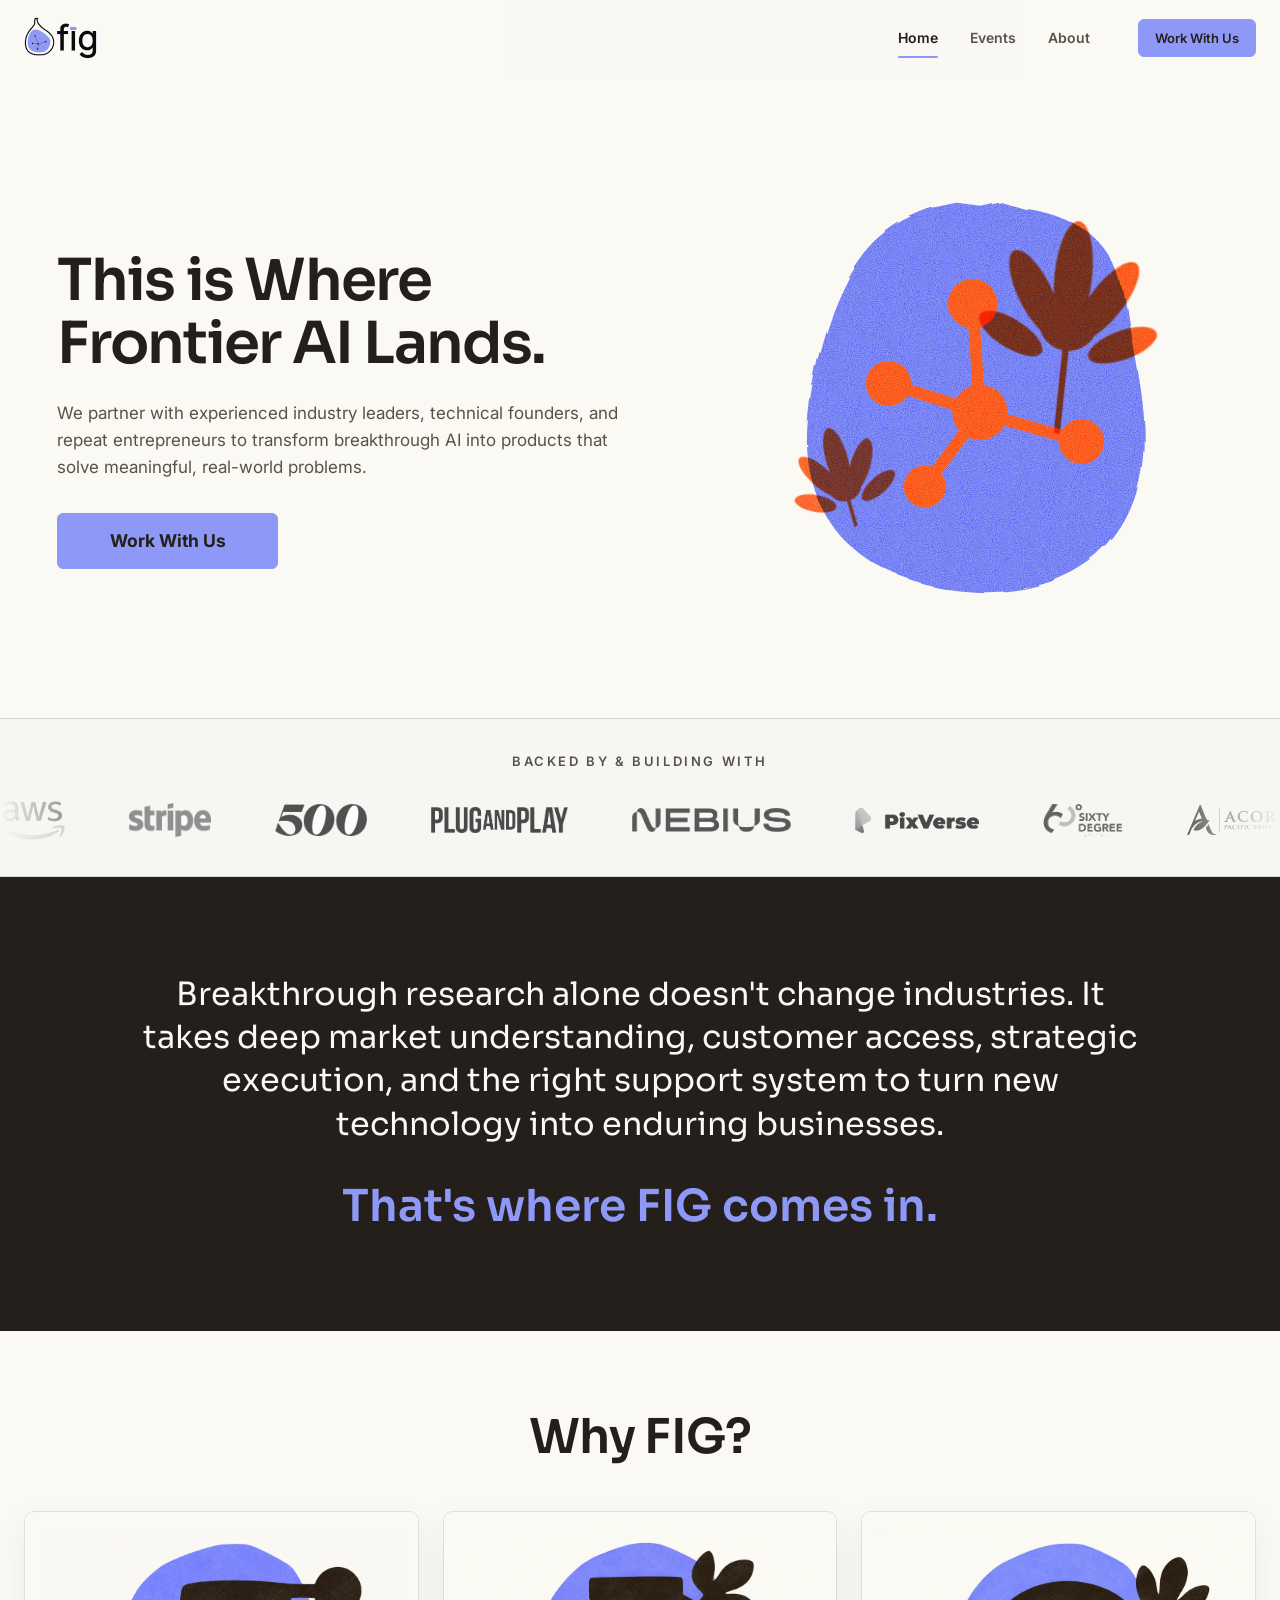
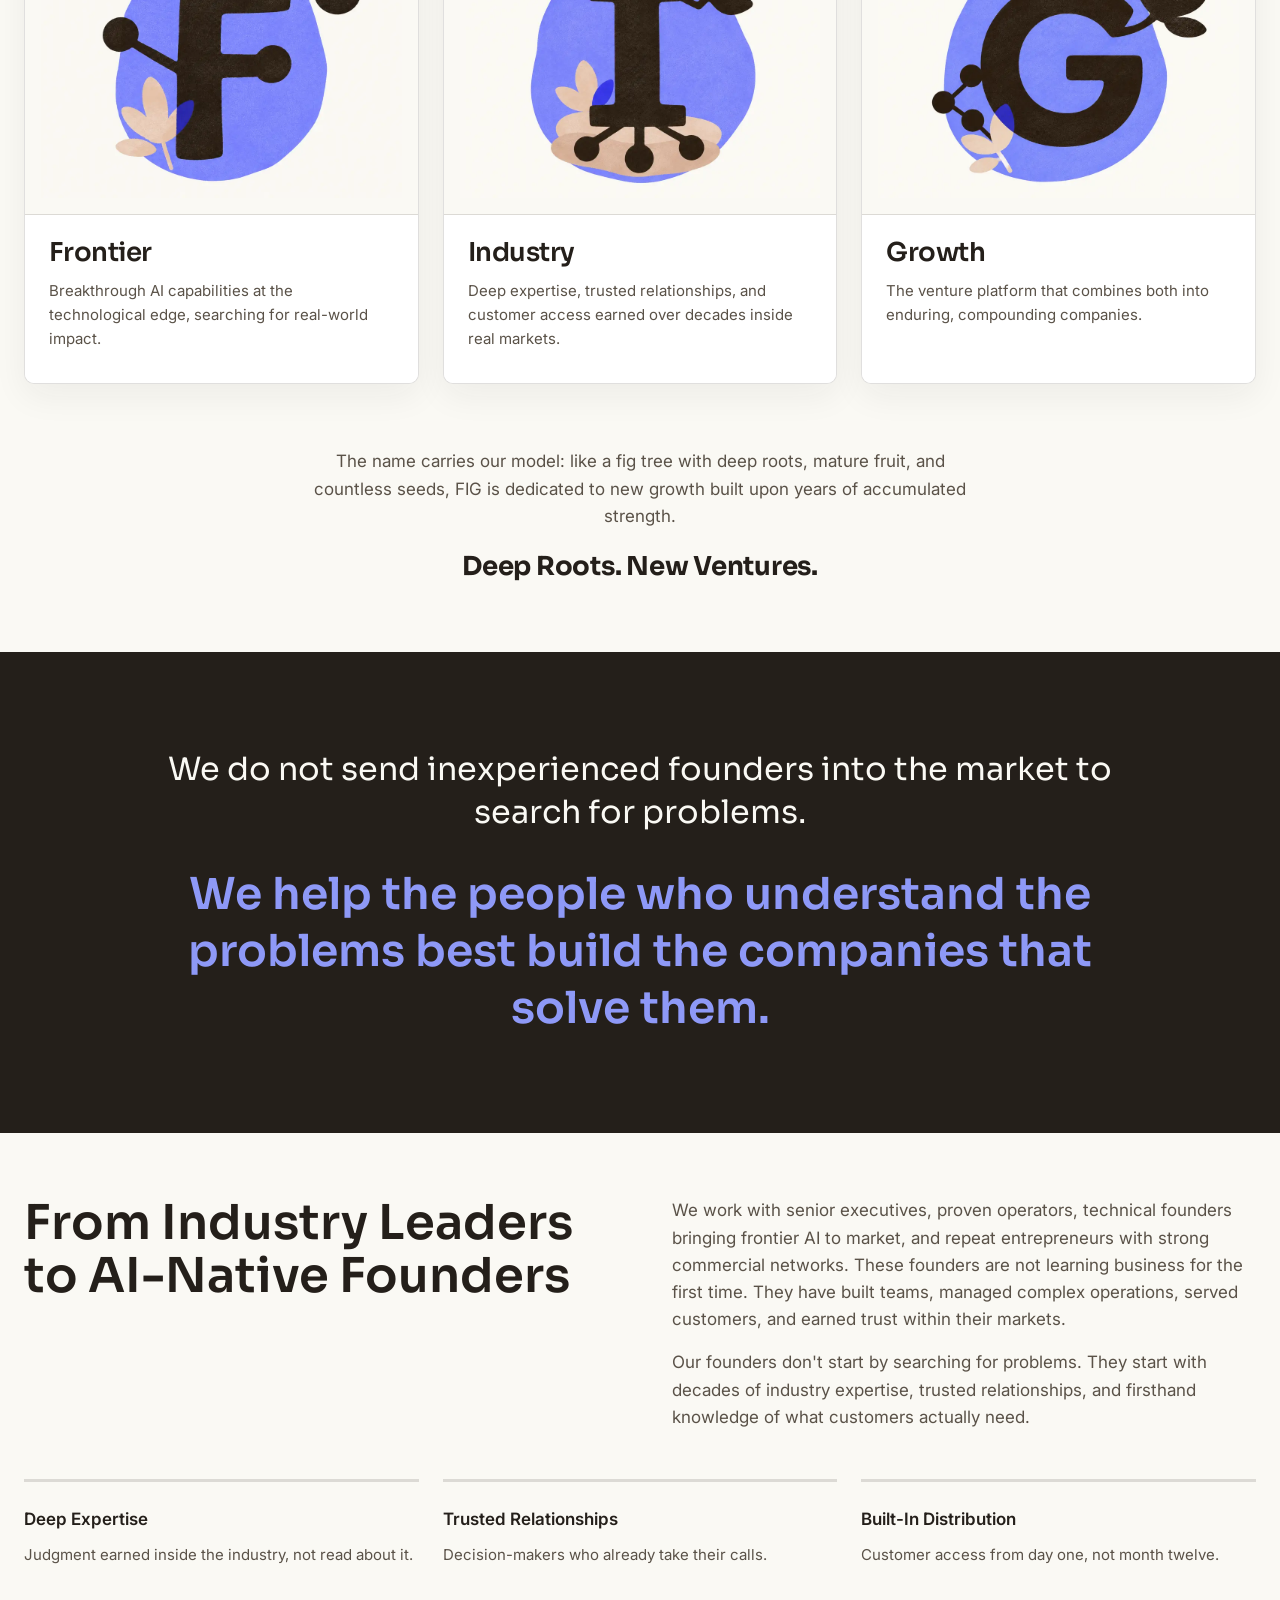
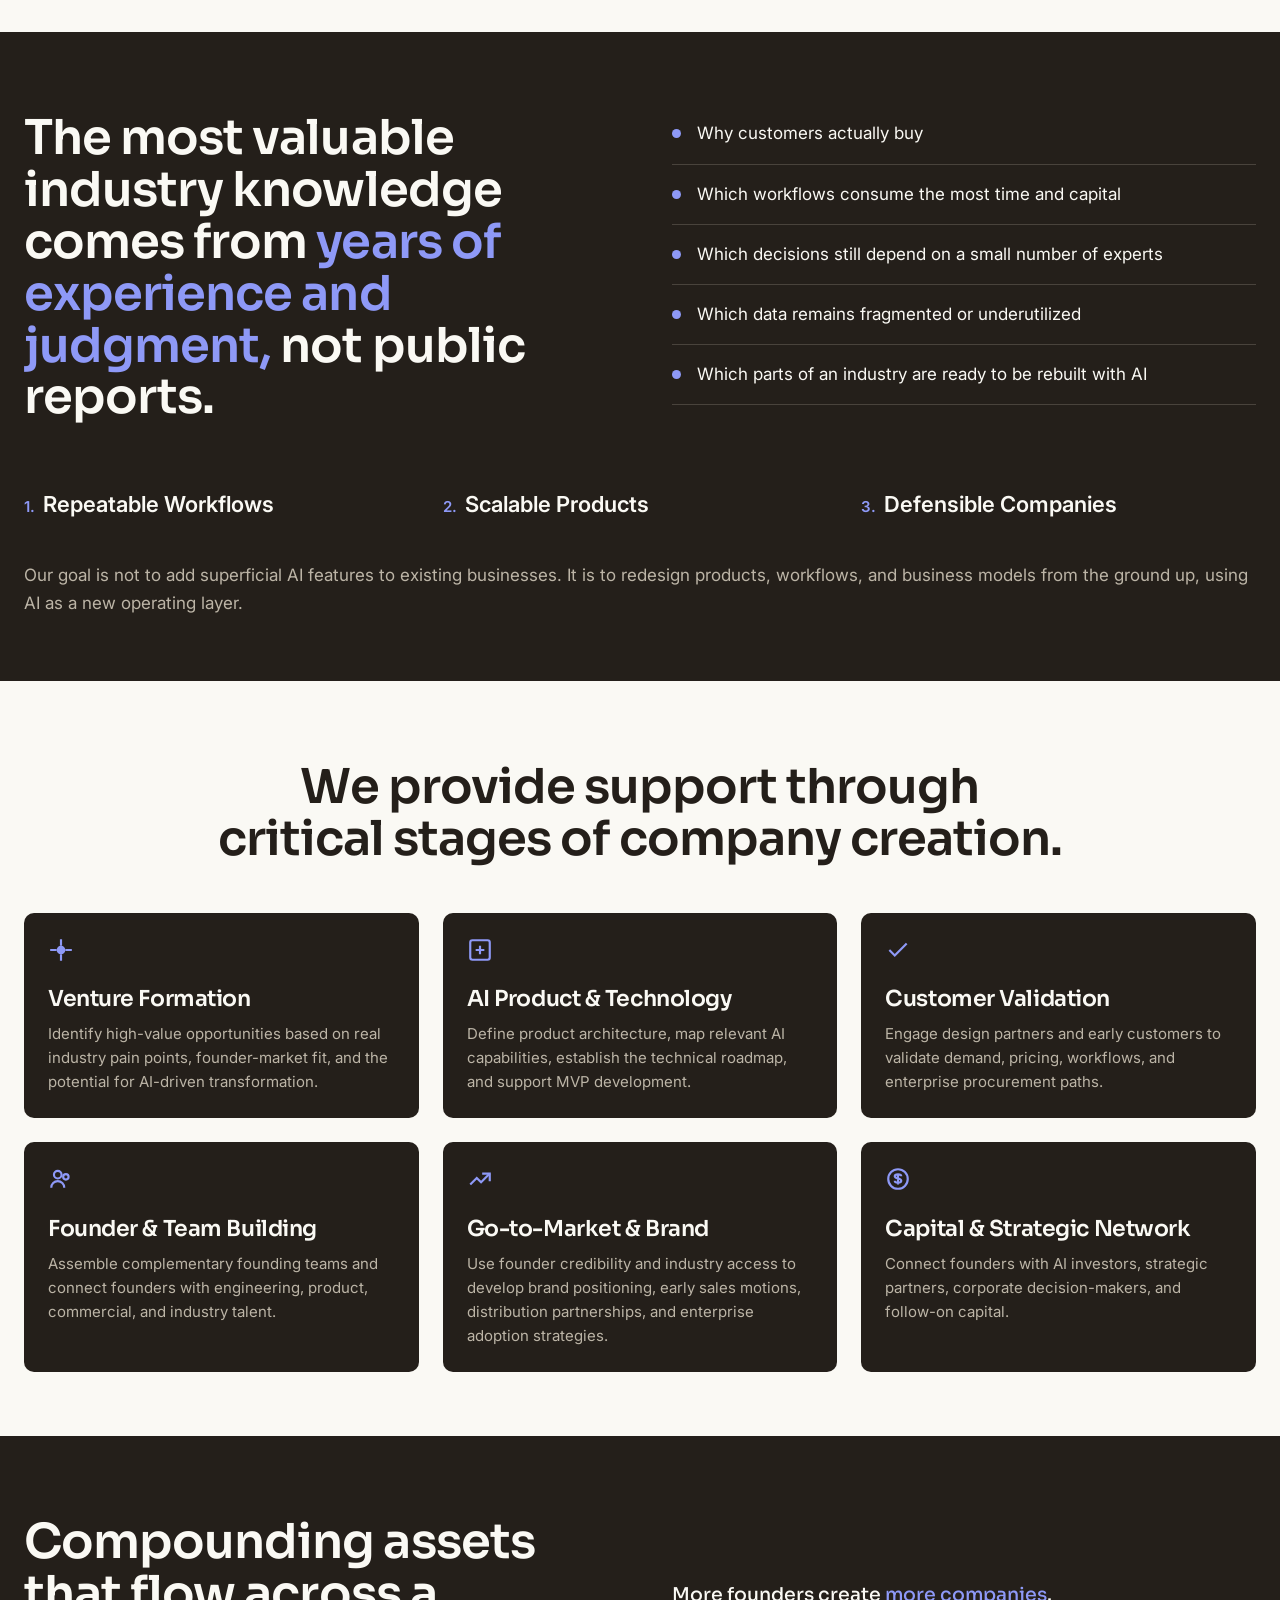
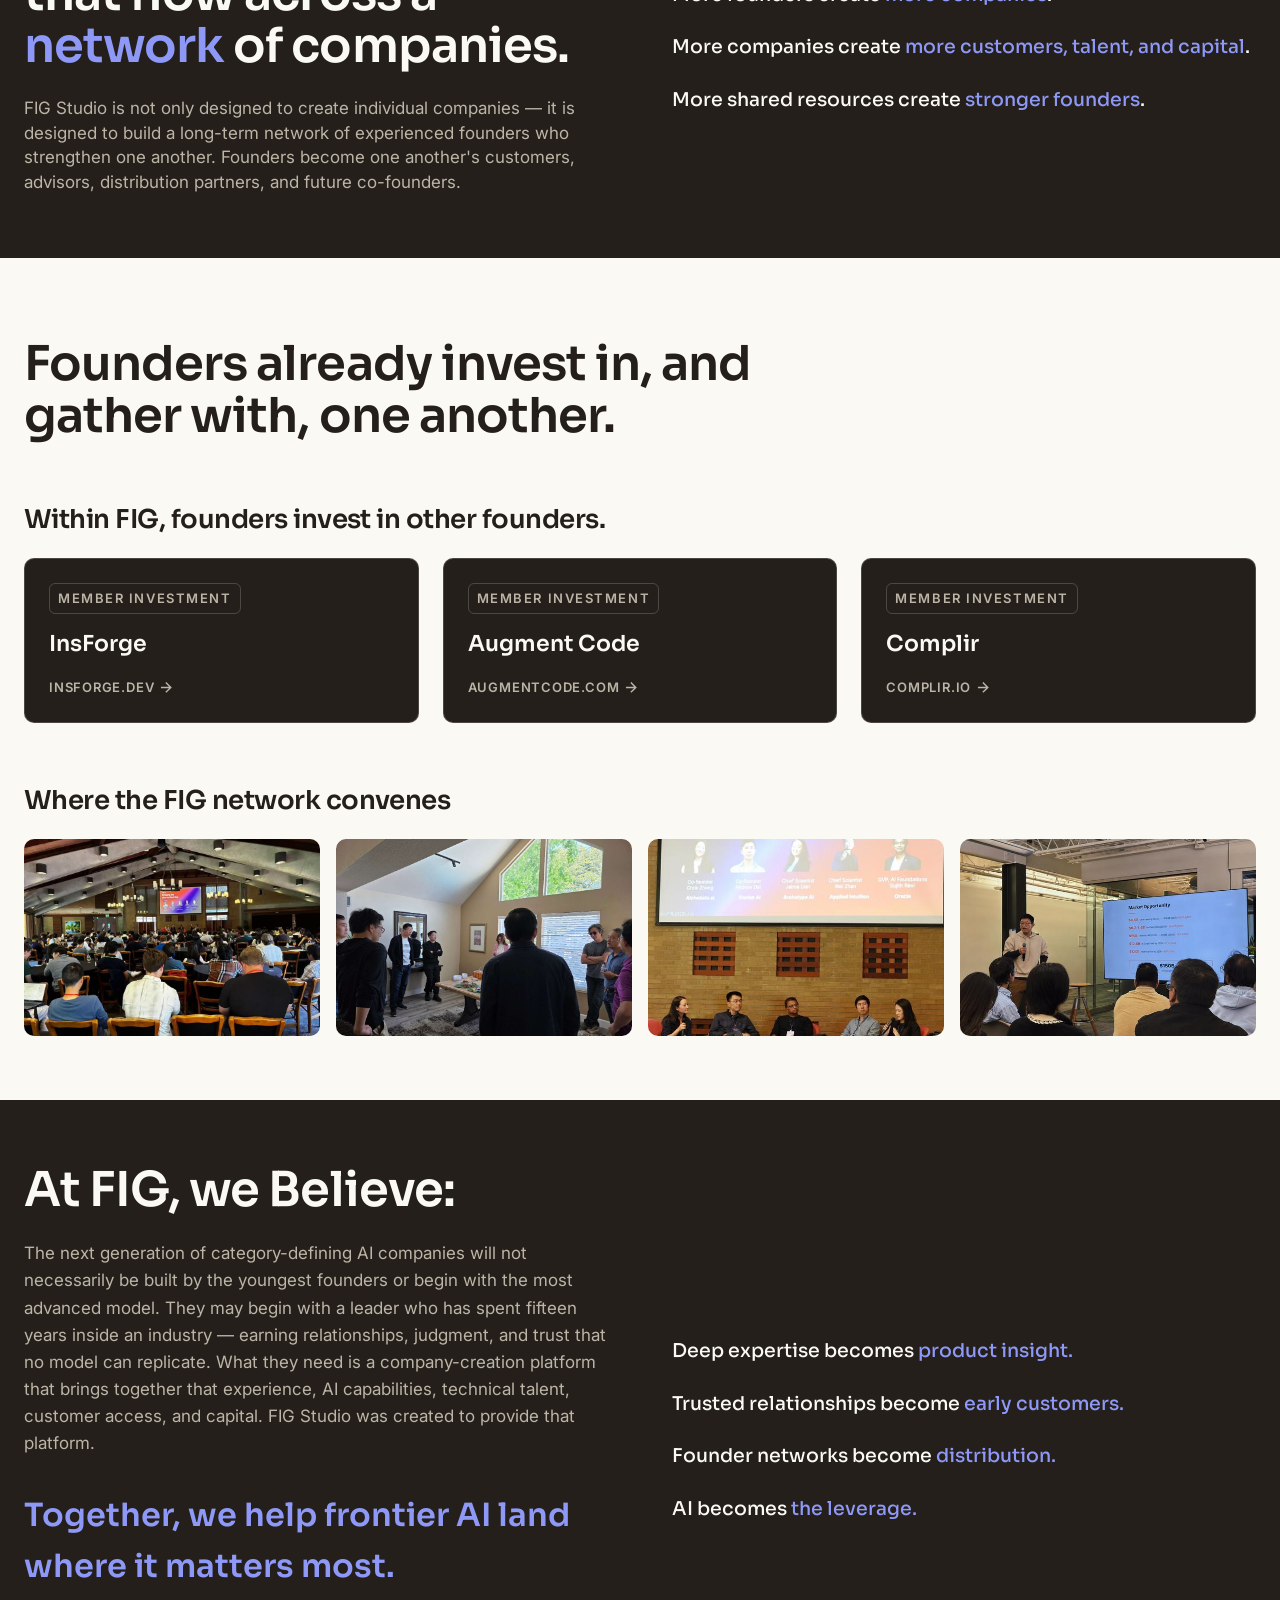
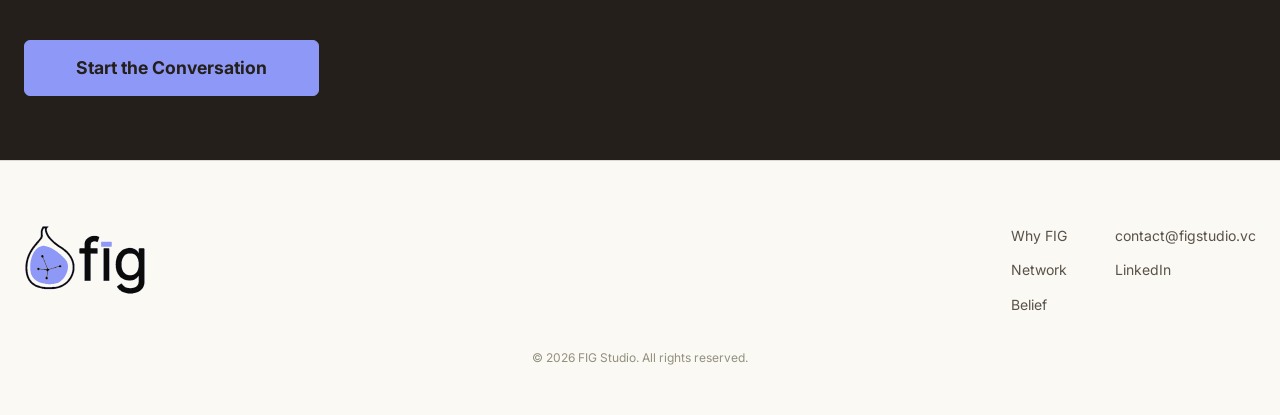
==== index.html @ 2928e296 "Use one arrow shape for the link arrows on the homepage The investor cards ended their links with a " ====
<!DOCTYPE html>
<html lang="en">
<head>
<meta charset="UTF-8">
<meta name="viewport" content="width=device-width, initial-scale=1.0">
<title>FIG Studio | Where Frontier AI Lands</title>
<script>
window.__figReload=performance.getEntriesByType('navigation')[0]?.type==='reload';
if(window.__figReload){
  if('scrollRestoration' in history) history.scrollRestoration='manual';
  if(location.hash) history.replaceState(null,'',location.pathname+location.search);
}
</script>
<link rel="icon" href="./favicon-v2.png?v=5" type="image/png" sizes="128x128">
<link rel="apple-touch-icon" href="./favicon-v2.png?v=5">
<link rel="preconnect" href="https://fonts.googleapis.com">
<link rel="preconnect" href="https://fonts.gstatic.com" crossorigin>
<link href="https://fonts.googleapis.com/css2?family=Sora:wght@400;500;600;700&family=Inter:wght@400;500;600;700&display=swap" rel="stylesheet">
<style>
:root{
  --paper:#FFFFFF;          /* white */
  --paper-2:#F6F6F3;        /* light neutral band */
  --ink:#241F1A;            /* near-black text */
  --ink-soft:#5A5248;       /* muted gray text */
  --line:rgba(36,31,26,.14);
  --sans:'Inter',-apple-system,sans-serif;

  /* ---- New design system (redesign) ---- */
  --white:#FAF9F4;                 /* warm cream page ground */
  --white-tint:#F6F6F3;            /* light neutral band */
  --accent-blue:#8E99F7;           /* periwinkle accent */
  --accent-blue-deep:#374AF1;      /* hover/interaction state */
  --brown:#E4D5CD;                 /* card material */
  --brown-deep:#D5BDB1;            /* card hover */

  /* Theme tokens. Defaults are "light"; add class="theme-dark" to a
     section to flip background, text and card colors together. */
  --surface:var(--white);
  --on-surface:var(--ink);
  --on-surface-muted:var(--ink-soft);
  --divider:var(--line);
  --card-bg:var(--ink);
  --on-card:var(--white);
  --on-card-muted:rgba(239,231,214,.75);
  --card-divider:rgba(255,255,255,.18);
  --card-bg-hover:#2F2820;

  --display:'Sora',-apple-system,sans-serif;

  /* Type scale */
  --fs-hero:clamp(34px,5.2vw,58px);
  --fs-h2:clamp(32px,4vw,48px);
  --fs-h3-lg:26px;
  --fs-h3:22px;
  --fs-statement-lg:clamp(30px,3.8vw,44px);
  --fs-statement-sm:clamp(22px,2.6vw,32px);
  --fs-lede:19px;
  --fs-body:17px;
  --fs-body-sm:15px;
  --fs-ui:14px;
  --fs-label:13px;
  --fs-micro:12px;

  /* Spacing scale */
  --sp-1:4px; --sp-2:8px; --sp-3:12px; --sp-4:16px; --sp-5:24px;
  --sp-6:32px; --sp-7:48px; --sp-8:64px; --sp-9:96px; --sp-10:128px;

  --nav-h:76px;
  --radius-sm:6px;
  --radius-md:10px;
  --maxw:1320px;
}
.theme-dark{
  --surface:var(--ink);
  --on-surface:var(--white);
  --on-surface-muted:rgba(239,231,214,.75);
  --divider:rgba(239,231,214,.18);
  --card-bg:var(--white);
  --on-card:var(--ink);
  --on-card-muted:var(--ink-soft);
  --card-divider:var(--line);
  --card-bg-hover:var(--white-tint);
}
.theme-light,.theme-dark{background:var(--surface);color:var(--on-surface)}
*{margin:0;padding:0;box-sizing:border-box}
[hidden]{display:none!important}
html{scroll-behavior:smooth}
body{background:var(--white);color:var(--ink);font-family:var(--sans);font-size:var(--fs-body);line-height:1.6;-webkit-font-smoothing:antialiased;position:relative}
::selection{background:var(--accent-blue);color:var(--ink)}
a{color:inherit;text-decoration:none}
.wrap{max-width:var(--maxw);margin:0 auto;padding:0 var(--sp-5)}
h1,h2,h3{font-family:var(--display);letter-spacing:-0.02em;line-height:1.08;color:var(--on-surface)}
.eyebrow{font-family:var(--sans);font-size:var(--fs-label);font-weight:600;letter-spacing:.18em;text-transform:uppercase;color:var(--on-surface-muted)}

/* buttons: black/white, no radius */
.btn{display:inline-block;font-family:var(--sans);font-weight:600;font-size:var(--fs-ui);padding:var(--sp-3) var(--sp-5);background:var(--accent-blue);color:var(--ink);border-radius:var(--radius-sm);border:1.5px solid var(--accent-blue);transition:background .16s,color .16s}
.btn:hover{background:var(--accent-blue-deep);border-color:var(--accent-blue-deep);color:#fff}
.btn:focus-visible,a:focus-visible{outline:2px solid var(--accent-blue);outline-offset:3px}
/* Large call to action — the hero and the closing Belief CTA are the
   same component, so they share one rule rather than each carrying a
   section-scoped override. */
.btn-lg{font-size:calc(var(--fs-h3)*.8);font-weight:700;padding:calc(var(--sp-4)*.8) calc(var(--sp-8)*.8)}
.btn-ghost{background:transparent;color:var(--accent-blue);border:1.5px solid var(--accent-blue)}
.btn-ghost:hover{background:rgba(55,74,241,.08);color:var(--accent-blue)}

nav,header,section,footer{position:relative;z-index:2}

/* Nav */
/* ---------- Primary navigation (shared by every page) ---------- */
nav{position:sticky;top:0;z-index:50;line-height:1.6;background:rgba(250,249,244,.88);border-bottom:1px solid transparent;transition:border-color .2s,box-shadow .2s}
nav.scrolled{backdrop-filter:blur(12px) saturate(120%);-webkit-backdrop-filter:blur(12px) saturate(120%);border-bottom-color:var(--line);box-shadow:0 8px 24px rgba(36,31,26,.04)}
.nav-in{display:flex;align-items:center;justify-content:space-between;height:var(--nav-h);max-width:var(--maxw);margin:0 auto;padding:0 var(--sp-5)}
.wordmark{display:inline-flex;align-items:center;color:var(--ink)}
.wordmark img{display:block;width:auto;height:42px}
.nav-right{display:flex;align-items:center;gap:var(--sp-7)}
.nav-links{display:flex;align-items:center;gap:var(--sp-6)}
.nav-links a{position:relative;padding:var(--sp-2) 0;font-size:var(--fs-ui);font-weight:600;color:var(--ink-soft);transition:color .16s}
.nav-links a:hover,.nav-links a[aria-current="page"]{color:var(--ink)}
.nav-links a[aria-current="page"]::after{content:"";position:absolute;left:0;right:0;bottom:-1px;height:2px;border-radius:1px;background:var(--accent-blue)}
nav a:focus-visible,nav button:focus-visible{outline:2px solid var(--accent-blue);outline-offset:3px}
nav .btn{padding:var(--sp-2) var(--sp-4);font-size:var(--fs-label)}
.nav-toggle{display:none;width:44px;height:44px;align-items:center;justify-content:center;margin-right:-10px;padding:0;border:0;border-radius:var(--radius-sm);background:transparent;color:var(--ink);cursor:pointer}
.nav-toggle .bars,.nav-toggle .bars::before,.nav-toggle .bars::after{display:block;width:20px;height:2px;border-radius:1px;background:currentColor;transition:transform .2s,background .2s}
.nav-toggle .bars{position:relative}
.nav-toggle .bars::before,.nav-toggle .bars::after{content:"";position:absolute;left:0}
.nav-toggle .bars::before{top:-6px}
.nav-toggle .bars::after{top:6px}
nav.open .nav-toggle .bars{background:transparent}
nav.open .nav-toggle .bars::before{transform:translateY(6px) rotate(45deg)}
nav.open .nav-toggle .bars::after{transform:translateY(-6px) rotate(-45deg)}
/* Phones: the bar keeps the wordmark, the call to action and a menu button;
   the page links drop into a panel under the bar. */
@media(max-width:600px){
  :root{--nav-h:64px}
  .nav-in{padding:0 22px}
  .wordmark img{height:38.4px}
  .nav-right{gap:var(--sp-3)}
  .nav-toggle{display:inline-flex}
  .nav-links{display:none;position:absolute;top:100%;left:0;right:0;flex-direction:column;align-items:stretch;gap:0;padding:var(--sp-2) 0;background:var(--white);border-top:1px solid var(--line);border-bottom:1px solid var(--line);box-shadow:0 16px 32px rgba(36,31,26,.08)}
  nav.open .nav-links{display:flex}
  .nav-links a{padding:var(--sp-4) 22px;font-size:var(--fs-body)}
  .nav-links a[aria-current="page"]{box-shadow:inset 3px 0 0 var(--accent-blue)}
  .nav-links a[aria-current="page"]::after{display:none}
}
@media(prefers-reduced-motion:reduce){.nav-toggle .bars,.nav-toggle .bars::before,.nav-toggle .bars::after{transition:none}}
footer .wordmark img{height:70px}

/* Hero */
/* Hero fills one viewport minus the nav, minus a sliver, so the logo
   strip it ends with sits above the fold with the dark band beneath it
   just breaking the edge — both a scroll affordance and a margin of
   safety against mobile browser chrome measuring slightly differently
   than svh reports. */
.hero{overflow:hidden;display:flex;flex-direction:column;min-height:calc(100vh - var(--nav-h) - var(--sp-5));min-height:calc(100svh - var(--nav-h) - var(--sp-5))}
.hero-in{display:grid;grid-template-columns:1.02fr .98fr;gap:var(--sp-6);align-items:center;padding:var(--sp-7) var(--sp-5);flex:1 1 auto;min-height:0}
.hero h1{font-family:var(--display);font-size:var(--fs-hero);font-weight:600;color:var(--ink);margin:var(--sp-5) 0 var(--sp-5);letter-spacing:-.03em}
.hero .sub{font-size:var(--fs-body);color:var(--ink-soft);max-width:34em;margin-bottom:var(--sp-6)}
.hero-ctas{display:flex;gap:var(--sp-4);flex-wrap:wrap}
.hero-art{position:relative;min-height:0;align-self:stretch;display:flex;align-items:center;justify-content:center}
.hero-art>svg{width:100%;height:100%;max-height:min(520px,50svh);display:block;transform:translateX(28px);isolation:isolate}
.stop-green{transform-box:fill-box;transform-origin:center;animation:stopGreen .72s steps(1,end) .12s both}
.stop-flower-big{transform-box:fill-box;transform-origin:center;mix-blend-mode:multiply;animation:stopFlowerBig .68s steps(1,end) .56s both}
.stop-flower-small{transform-box:fill-box;transform-origin:center;mix-blend-mode:multiply;animation:stopFlowerSmall .64s steps(1,end) .78s both}
@keyframes stopGreen{
  0%{opacity:0;transform:translate(-5px,-28px) rotate(-2deg) scale(.95)}
  22%{opacity:.38;transform:translate(3px,-19px) rotate(1.2deg) scale(.97)}
  46%{opacity:.68;transform:translate(-3px,-11px) rotate(-.8deg) scale(.985)}
  70%{opacity:.88;transform:translate(2px,-4px) rotate(.4deg) scale(.995)}
  100%{opacity:1;transform:none}
}
@keyframes stopFlowerBig{
  0%{opacity:0;transform:translate(24px,-26px) rotate(7deg) scale(.88)}
  28%{opacity:.42;transform:translate(16px,-18px) rotate(-4deg) scale(.92)}
  55%{opacity:.72;transform:translate(8px,-9px) rotate(2deg) scale(.96)}
  78%{opacity:.9;transform:translate(3px,-3px) rotate(-1deg) scale(.985)}
  100%{opacity:1;transform:none}
}
@keyframes stopFlowerSmall{
  0%{opacity:0;transform:translate(-18px,22px) rotate(-9deg) scale(.84)}
  30%{opacity:.4;transform:translate(-11px,14px) rotate(5deg) scale(.9)}
  58%{opacity:.72;transform:translate(-6px,8px) rotate(-3deg) scale(.95)}
  80%{opacity:.9;transform:translate(-2px,3px) rotate(1deg) scale(.98)}
  100%{opacity:1;transform:none}
}

/* Logo marquee */
.logos{border-top:1px solid var(--line);border-bottom:1px solid var(--line);padding:var(--sp-6) 0;overflow:hidden;background:var(--white-tint)}
.logos .label{text-align:center;font-size:var(--fs-label);font-weight:600;letter-spacing:.2em;text-transform:uppercase;color:var(--ink-soft);margin-bottom:var(--sp-5)}
.marquee{overflow:hidden;-webkit-mask-image:linear-gradient(90deg,transparent,#000 8%,#000 92%,transparent);mask-image:linear-gradient(90deg,transparent,#000 8%,#000 92%,transparent)}
.track{display:flex;gap:var(--sp-8);width:max-content;animation:marq 17s linear infinite}
.logos:hover .track{animation-play-state:paused}
@keyframes marq{to{transform:translateX(-50%)}}
.track span{display:flex;align-items:center;flex:none}
/* Partner marks are held in grayscale at reduced opacity so ten clashing
   brand palettes don't compete with the page's own, then resolve to full
   colour on hover. */
.track img{display:block;width:auto;filter:grayscale(1) contrast(1.15);opacity:.7;transition:filter .25s ease,opacity .25s ease}
.track span:hover img{filter:none;opacity:1}
/* Heights are tuned per logo rather than set uniformly: a long wordmark
   and a stacked lockup carry very different visual weight at the same
   cap height, so each is sized to sit at a comparable optical mass. */
.l-aws{height:39px}
.l-stripe{height:34px}
.l-500-global{height:32px}
.l-plug-and-play{height:26px}
.l-nebius{height:24px}
.l-pixverse{height:27px}
.l-sixty-degree-capital{height:35px}
.l-acorn-pacific-venture{height:30px}
.l-hat-trick-capital{height:33px}
.l-embedding-vc{height:48px}

/* Sections */
section{padding:var(--sp-8) 0}
.sec-head{max-width:660px;margin-bottom:var(--sp-7)}
.sec-head h2{font-size:var(--fs-h2);font-weight:600;margin-top:var(--sp-4)}
.sec-head h2 em{font-style:normal;color:var(--accent-blue)}
.sec-head .lede{margin-top:var(--sp-5);color:var(--on-surface-muted);font-size:var(--fs-body);line-height:1.45}

/* Portfolio */
.grid-port{display:grid;grid-template-columns:repeat(auto-fill,minmax(250px,1fr));gap:var(--sp-5)}
.card{background:var(--brown);border-radius:var(--radius-md);border:1px solid var(--line);padding:var(--sp-5);transition:transform .18s,border-color .18s,background .18s;display:block;position:relative}
.card:hover{transform:translateY(-3px);border-color:var(--ink);background:var(--brown-deep)}
.card .name{font-family:var(--display);font-weight:600;font-size:var(--fs-h3);color:var(--ink)}
.card .desc{margin-top:var(--sp-2);font-size:var(--fs-body-sm);color:var(--ink-soft)}
/* Arrow: one shape everywhere (thick square-ended shaft, 45-degree head). It is a mask, so it takes the text colour;
   the direction modifiers rotate the same shape, and use the `rotate` property so hover translations still work. */
.arrow{display:inline-block;flex:none;width:1.3em;height:1.3em;vertical-align:-.3em;background:currentColor;-webkit-mask:url("data:image/svg+xml,%3Csvg xmlns='http://www.w3.org/2000/svg' viewBox='0 0 342 342'%3E%3Cpolygon points='277,170 168,62 148,82 221,155 60,155 60,185 221,185 148,258 168,278'/%3E%3C/svg%3E") center/contain no-repeat;mask:url("data:image/svg+xml,%3Csvg xmlns='http://www.w3.org/2000/svg' viewBox='0 0 342 342'%3E%3Cpolygon points='277,170 168,62 148,82 221,155 60,155 60,185 221,185 148,258 168,278'/%3E%3C/svg%3E") center/contain no-repeat}
.arrow--ne{rotate:-45deg}
.arrow--down{rotate:90deg}
.arrow--up{rotate:-90deg}
.card .link{margin-top:var(--sp-4);font-size:var(--fs-label);font-weight:600;letter-spacing:.06em;text-transform:uppercase;color:var(--ink-soft)}
.card:hover .link{color:var(--accent-blue-deep)}
.card.stealth{background:#EEEDE8;border-color:var(--line)}
.card.stealth:hover{background:#E7E6E0;border-color:var(--ink)}
.card.stealth:hover .link{color:var(--accent-blue-deep)}

/* Bridge */
/* Quote block — a reusable role: lede + accent punch line on a full-bleed
   dark band (the section itself carries theme-dark). */
.quote-lede{font-family:var(--display);font-size:var(--fs-statement-sm);line-height:1.35;font-weight:400}
.quote-punch{font-family:var(--display);font-weight:600;font-size:var(--fs-statement-lg);line-height:1.3;color:var(--accent-blue);margin-top:var(--sp-6)}
.bridge{padding:var(--sp-9) 0}
.quote{text-align:center}
.quote .quote-lede,.quote .quote-punch{max-width:1020px;margin-left:auto;margin-right:auto}

/* Why FIG */
#why .sec-head{text-align:center;margin-left:auto;margin-right:auto}
.fig-grid{display:grid;grid-template-columns:repeat(3,1fr);gap:var(--sp-5);text-align:center}
.fig-col{min-width:0;display:flex;flex-direction:column;overflow:hidden;background:#fff;border:1px solid var(--line);border-radius:var(--radius-md);box-shadow:0 12px 34px rgba(36,31,26,.06);text-align:left}
.fig-card-art{display:grid;place-items:center;padding:var(--sp-4);background:var(--white);border-bottom:1px solid var(--line)}
.fig-card-art img{display:block;width:100%;height:auto;aspect-ratio:4/3;object-fit:contain}
.fig-card-copy{flex:1;padding:var(--sp-5) var(--sp-5) var(--sp-6);background:#fff}
.fig-col h3{margin:0;color:var(--ink);font-size:var(--fs-h3-lg);font-weight:600}
.fig-col p{margin:var(--sp-3) 0 0;color:var(--ink-soft);font-size:var(--fs-body-sm);line-height:1.6}
.brand-note{margin:var(--sp-8) auto 0;max-width:680px;color:var(--ink-soft);font-size:var(--fs-body);text-align:center}
.brand-note .tag{font-family:var(--display);font-weight:700;font-size:var(--fs-h3-lg);color:var(--ink);display:block;margin-top:var(--sp-4);letter-spacing:-0.01em}

/* Who */
/* Shared layout role: headline in one column, supporting copy in the
   other — reused by Know-How and Network so a wide section never leaves
   a column of dead space beside narrow text. */
.split{display:grid;grid-template-columns:1fr 1fr;gap:var(--sp-8);align-items:start}
.arrow-line{font-family:var(--display);font-weight:600;font-size:var(--fs-h2);line-height:1.1;color:var(--on-surface);margin-bottom:var(--sp-6)}
.who .body{color:var(--on-surface-muted);margin-bottom:var(--sp-7)}
.who .body p+p{margin-top:var(--sp-4)}
.adv{display:grid;grid-template-columns:repeat(3,1fr);gap:var(--sp-5)}
.adv div{border-top:3px solid var(--divider);padding-top:var(--sp-5)}
.adv b{font-weight:600;font-size:var(--fs-body);display:block;margin-bottom:var(--sp-2);color:var(--on-surface)}
.adv span{font-size:var(--fs-body-sm);color:var(--on-surface-muted)}

/* Know-how */
.know ul{list-style:none;margin-top:var(--sp-2)}
.know li{padding:var(--sp-4) 0;border-bottom:1px solid var(--divider);font-size:var(--fs-body);display:flex;gap:var(--sp-4);align-items:baseline;color:var(--on-surface)}
.know li::before{content:"";width:9px;height:9px;border-radius:50%;background:var(--accent-blue);flex:none;transform:translateY(-1px)}
/* The workflows -> products -> companies line was a single row of thin
   inline arrows, which read as flimsy. Reusing the "label over a rule"
   pattern from Who gives it presence, but numbered rather than ruled:
   this row is a sequence, not three parallel traits. */
.know .adv{margin-top:var(--sp-8)}
.adv.steps div{border-top:none;padding-top:0}
.adv.steps .num{color:var(--accent-blue);margin-right:var(--sp-2)}
.adv.steps b{font-size:var(--fs-h3)}
.know .close{margin-top:var(--sp-6);color:var(--on-surface-muted);font-size:var(--fs-body)}

/* Provide */
.provide .sec-head{max-width:860px;text-align:center;margin-left:auto;margin-right:auto}
.provide .sec-head h2{text-wrap:balance}
.grid-svc{display:grid;grid-template-columns:repeat(3,1fr);gap:var(--sp-5)}
.svc{background:var(--card-bg);border-radius:var(--radius-md);padding:var(--sp-5)}
.svc h3{font-size:var(--fs-h3);font-weight:600;margin-bottom:var(--sp-3);color:var(--on-card)}
.svc p{font-size:var(--fs-body-sm);color:var(--on-card-muted)}
.svc .ic{width:26px;height:26px;margin-bottom:var(--sp-4);color:var(--accent-blue)}

/* Network */
/* The chant is rhythmic and escalating; boxing each line fought that, so
   it stays one flowing block and lets the repetition do the work. */
.chant{font-family:var(--display);font-weight:500;font-size:var(--fs-lede);line-height:1.5;color:var(--on-surface)}
.chant em{font-style:normal;color:var(--accent-blue)}
.chant p+p{margin-top:var(--sp-5)}
.split .chant{align-self:center}

/* Network in practice — investment cards invert to ink so they do not
   dissolve into the light section behind them. */
.proof .sec-head{max-width:760px}
.subblock{margin-top:var(--sp-8)}
.subblock h3{font-size:var(--fs-h3-lg);font-weight:600;margin-bottom:var(--sp-5);color:var(--on-surface)}
.invest-row{display:grid;grid-template-columns:repeat(3,1fr);gap:var(--sp-5)}
.badge{display:inline-block;font-size:var(--fs-label);font-weight:600;letter-spacing:.12em;text-transform:uppercase;color:var(--on-card-muted);border:1px solid var(--card-divider);border-radius:var(--radius-sm);padding:var(--sp-1) var(--sp-2);margin-bottom:var(--sp-3)}
.invest-row .card{background:var(--card-bg);border-color:var(--card-divider)}
.invest-row .card .name{color:var(--on-card)}
.invest-row .card .link{color:var(--on-card-muted)}
.invest-row .card:hover{background:var(--card-bg-hover);border-color:var(--on-card)}
.invest-row .card:hover .link{color:var(--on-card)}
.ev-grid{display:grid;grid-template-columns:repeat(4,1fr);gap:var(--sp-4);margin-top:var(--sp-4)}
.ev{background:var(--white-tint);border-radius:var(--radius-md);aspect-ratio:3/2;position:relative;overflow:hidden;cursor:pointer;padding:0;border:none;width:100%;display:block}
.ev img{width:100%;height:100%;object-fit:cover;display:block;transition:transform .4s ease}
.ev:hover img{transform:scale(1.04)}
.ev .cap{position:absolute;bottom:0;left:0;right:0;padding:var(--sp-3) var(--sp-4);font-size:var(--fs-label);color:var(--white);font-weight:600;background:var(--ink);transform:translateY(100%);transition:transform .25s ease;text-align:left}
.ev:hover .cap,.ev:focus-visible .cap{transform:translateY(0)}

/* Lightbox for the network photos */
.lightbox{position:fixed;inset:0;z-index:100;display:none;align-items:center;justify-content:center;background:rgba(20,18,15,.9);padding:var(--sp-6)}
.lightbox.open{display:flex}
.lightbox img{max-width:min(90vw,1000px);max-height:85vh;border-radius:var(--radius-md);display:block}
.lightbox .cap{margin-top:var(--sp-4);color:var(--white);font-size:var(--fs-ui);text-align:center}
.lightbox-close{position:absolute;top:var(--sp-6);right:var(--sp-6);width:40px;height:40px;border-radius:50%;background:rgba(255,255,255,.12);color:var(--white);border:none;font-size:20px;cursor:pointer;line-height:1}
.lightbox-close:hover{background:rgba(255,255,255,.22)}

/* Belief */
.belief{position:relative;overflow:hidden}
.belief-title{font-size:var(--fs-h2);font-weight:600;margin-bottom:var(--sp-5)}
.belief .body{max-width:720px;color:var(--on-surface-muted);margin-top:var(--sp-5)}
/* The closing line is the only large display statement in the left
   column now, so it keeps its peak weight; the closing litany's payoff
   moved to the right column as a callback to the Network chant. */
.belief .final{font-family:var(--display);color:var(--accent-blue);font-weight:600;margin-top:var(--sp-6);margin-bottom:var(--sp-7);font-size:var(--fs-statement-sm)}
/* The CTA is the single conversion point at the end of the page's
   largest section, so it is sized as a destination, not a nav button. */

/* Footer */
footer{padding:var(--sp-8) 0 var(--sp-7);border-top:1px solid var(--line)}
.foot-in{display:flex;justify-content:space-between;gap:var(--sp-6);flex-wrap:wrap;align-items:flex-start}
.foot-links{display:grid;grid-template-columns:repeat(2,max-content);gap:0 var(--sp-7);font-size:var(--fs-ui);color:var(--ink-soft)}
.foot-link-col{display:flex;flex-direction:column;gap:var(--sp-3)}
.foot-links a:hover{color:var(--accent-blue)}
footer .fine{margin-top:var(--sp-6);font-size:var(--fs-micro);color:#94907F;text-align:center}

/* Reveal */
.rv{opacity:0;transform:translateY(22px);transition:opacity .6s ease,transform .6s ease}
.rv.on{opacity:1;transform:none}
@media (prefers-reduced-motion:reduce){
  html{scroll-behavior:auto}
  .rv{opacity:1;transform:none;transition:none}
  .card,.btn{transition:none}
  /* Nothing is scrolling, so drop the edge-fade mask that exists to let
     the moving track enter and leave — left on, it just clips the first
     and last logo of a static, centred row. */
  .marquee{-webkit-mask-image:none;mask-image:none}
  .track{animation:none;flex-wrap:wrap;width:auto;justify-content:center;column-gap:var(--sp-6);row-gap:var(--sp-5)}
  .track .dup{display:none}
  .track img{transition:none}
  .stop-green,.stop-flower-big,.stop-flower-small{animation:none}
}

@media(max-width:960px){
  .hero-in{grid-template-columns:1fr;min-height:0;padding:var(--sp-6) var(--sp-5)}
  .hero-art{min-height:0;max-width:500px;margin:0 auto}
  .hero-art>svg{transform:none;max-height:26svh}
  .fig-grid,.adv,.grid-svc,.invest-row{grid-template-columns:1fr 1fr}
  .split{grid-template-columns:1fr;gap:var(--sp-6)}
  .ev-grid{grid-template-columns:1fr 1fr}
}
@media(max-width:600px){
  section{padding:var(--sp-7) 0}.wrap{padding:0 22px}
  /* On a phone there is not enough height for the headline, the
     illustration and the logo strip at once. The illustration is
     decorative (aria-hidden), so it yields to keep the strip in view. */
  .hero-in{padding:var(--sp-5) 22px}
  .hero-art{display:none}
  .fig-grid,.adv,.grid-svc,.invest-row,.ev-grid{grid-template-columns:1fr}
  .fig-card-art{padding:var(--sp-3)}
  .fig-card-copy{padding:var(--sp-5)}
  footer .wordmark img{height:61px}
}
</style>
</head>
<body>

<nav id="nav" aria-label="Primary">
  <div class="wrap nav-in">
    <a class="wordmark" href="#top" aria-label="FIG Studio — Back to top">
      <img src="fig-logo-vector.svg" alt="FIG Studio">
    </a>
    <div class="nav-right">
      <div class="nav-links" id="nav-links">
        <a href="#top" aria-current="page">Home</a>
        <a href="/events/executable-world-2026">Events</a>
        <a href="#why">About</a>
      </div>
      <a class="btn" href="mailto:contact@figstudio.vc">Work With Us</a>
      <button class="nav-toggle" type="button" aria-expanded="false" aria-controls="nav-links" aria-label="Open menu"><span class="bars" aria-hidden="true"></span></button>
    </div>
  </div>
</nav>

<!-- ================= HERO ================= -->
<header class="hero" id="top">
  <div class="wrap hero-in">
    <div>
      <h1>This is Where<br>Frontier AI Lands.</h1>
      <p class="sub">We partner with experienced industry leaders, technical founders, and repeat entrepreneurs to transform breakthrough AI into products that solve meaningful, real-world problems.</p>
      <div class="hero-ctas">
        <a class="btn btn-lg" href="mailto:contact@figstudio.vc">Work With Us</a>
        <a class="btn btn-lg btn-ghost" href="#portfolio" hidden>See Our Portfolio</a>
      </div>
    </div>

    <!-- riso-textured collage: torn olive block + wine fig leaves + figure silhouette -->
    <div class="hero-art" aria-hidden="true">
      <svg viewBox="-20 0 640 620" xmlns="http://www.w3.org/2000/svg">
        <defs>
          <!-- riso grain filter -->
          <filter id="riso" x="-20%" y="-20%" width="140%" height="140%">
            <feTurbulence type="fractalNoise" baseFrequency="0.7" numOctaves="3" seed="7" result="n"/>
            <feColorMatrix in="n" type="matrix" values="0 0 0 0 0  0 0 0 0 0  0 0 0 0 0  0 0 0 -1.4 1.1" result="grain"/>
            <feComposite in="SourceGraphic" in2="grain" operator="in" result="grainy"/>
            <feBlend in="SourceGraphic" in2="grainy" mode="multiply"/>
          </filter>
          <filter id="rough">
            <feTurbulence type="fractalNoise" baseFrequency="0.012" numOctaves="2" seed="4" result="warp"/>
            <feDisplacementMap in="SourceGraphic" in2="warp" scale="14"/>
          </filter>
          <!-- stronger riso grain for the dark figure so it doesn't read flat -->
          <filter id="risoDark" x="-20%" y="-20%" width="140%" height="140%">
            <feTurbulence type="fractalNoise" baseFrequency="0.55" numOctaves="3" seed="11" result="n"/>
            <feColorMatrix in="n" type="matrix" values="0 0 0 0 0  0 0 0 0 0  0 0 0 0 0  0 0 0 -1.1 0.95" result="grain"/>
            <feComposite in="SourceGraphic" in2="grain" operator="in" result="grainy"/>
            <feBlend in="SourceGraphic" in2="grainy" mode="screen"/>
          </filter>
          <!-- torn paper mask for the olive block -->
          <clipPath id="tornclip">
            <path d="M244 48 L278 41 L310 45 L338 39 L370 48 C414 53 458 73 484 107 C509 140 511 184 519 229 C529 285 540 344 534 397 C528 457 501 509 453 540 C405 572 342 583 279 575 C216 568 157 544 119 501 C84 460 69 409 72 354 C75 300 86 249 103 201 C121 151 143 108 181 80 C201 65 222 55 244 48 Z"/>
          </clipPath>
        </defs>

        <g class="stop-green">
          <!-- olive torn block with grain -->
          <g filter="url(#rough)">
            <path filter="url(#riso)" fill="#8E99F7" d="M244 48 L278 41 L310 45 L338 39 L370 48 C414 53 458 73 484 107 C509 140 511 184 519 229 C529 285 540 344 534 397 C528 457 501 509 453 540 C405 572 342 583 279 575 C216 568 157 544 119 501 C84 460 69 409 72 354 C75 300 86 249 103 201 C121 151 143 108 181 80 C201 65 222 55 244 48 Z"/>
          </g>

          <!-- node network: rust dots + connecting lines, echoing the fig logo mark -->
          <g filter="url(#riso)" stroke="#FC722B" stroke-width="16" stroke-linecap="round" fill="#FC722B">
            <line x1="310" y1="330" x2="300" y2="180"/>
            <line x1="310" y1="330" x2="184" y2="290"/>
            <line x1="310" y1="330" x2="450" y2="370"/>
            <line x1="310" y1="330" x2="234" y2="432"/>
            <circle cx="310" cy="330" r="38" stroke="none"/>
            <circle cx="300" cy="180" r="34" stroke="none"/>
            <circle cx="184" cy="290" r="31" stroke="none"/>
            <circle cx="450" cy="370" r="31" stroke="none"/>
            <circle cx="234" cy="432" r="29" stroke="none"/>
          </g>
        </g>

        <!-- big fig leaf, wine, grainy -->
        <g class="stop-flower-big">
          <g filter="url(#riso)" fill="#FC722B" transform="translate(430 224) rotate(6) scale(.86)">
            <ellipse cx="0" cy="-96" rx="30" ry="88"/>
            <ellipse cx="-58" cy="-62" rx="27" ry="76" transform="rotate(-32 -58 -62)"/>
            <ellipse cx="58" cy="-62" rx="27" ry="76" transform="rotate(32 58 -62)"/>
            <ellipse cx="-90" cy="6" rx="23" ry="58" transform="rotate(-64 -90 6)"/>
            <ellipse cx="90" cy="6" rx="23" ry="58" transform="rotate(64 90 6)"/>
            <circle cx="0" cy="-24" r="48"/>
            <rect x="-5" y="8" width="10" height="150" rx="5"/>
          </g>
        </g>
        <!-- small fig leaf lower-left, wine -->
        <g class="stop-flower-small">
          <g filter="url(#riso)" fill="#FC722B" transform="translate(126 440) rotate(-16) scale(.5)" opacity=".92">
            <ellipse cx="0" cy="-96" rx="30" ry="88"/>
            <ellipse cx="-58" cy="-62" rx="27" ry="76" transform="rotate(-32 -58 -62)"/>
            <ellipse cx="58" cy="-62" rx="27" ry="76" transform="rotate(32 58 -62)"/>
            <ellipse cx="-90" cy="6" rx="23" ry="58" transform="rotate(-64 -90 6)"/>
            <ellipse cx="90" cy="6" rx="23" ry="58" transform="rotate(64 90 6)"/>
            <circle cx="0" cy="-24" r="48"/>
            <rect x="-5" y="8" width="10" height="90" rx="5"/>
          </g>
        </g>
      </svg>
    </div>
  </div>

  <div class="logos">
    <div class="label">Backed by &amp; building with</div>
    <div class="marquee"><div class="track">
      <span><img class="l-aws" src="logos/aws.png" alt="AWS"></span><span><img class="l-stripe" src="logos/stripe.png" alt="Stripe"></span><span><img class="l-500-global" src="logos/500-global.png" alt="500 Global"></span><span><img class="l-plug-and-play" src="logos/plug-and-play.png" alt="Plug and Play"></span><span><img class="l-nebius" src="logos/nebius.png" alt="Nebius"></span><span><img class="l-pixverse" src="logos/pixverse.png" alt="Pixverse"></span><span><img class="l-sixty-degree-capital" src="logos/sixty-degree-capital.png" alt="Sixty Degree Capital"></span><span><img class="l-acorn-pacific-venture" src="logos/acorn-pacific-venture.png" alt="Acorn Pacific Venture"></span><span><img class="l-hat-trick-capital" src="logos/hat-trick-capital.png" alt="Hat-Trick Capital"></span><span><img class="l-embedding-vc" src="logos/embedding-vc.png" alt="Embedding VC"></span>
      <span class="dup" aria-hidden="true"><img class="l-aws" src="logos/aws.png" alt=""></span><span class="dup" aria-hidden="true"><img class="l-stripe" src="logos/stripe.png" alt=""></span><span class="dup" aria-hidden="true"><img class="l-500-global" src="logos/500-global.png" alt=""></span><span class="dup" aria-hidden="true"><img class="l-plug-and-play" src="logos/plug-and-play.png" alt=""></span><span class="dup" aria-hidden="true"><img class="l-nebius" src="logos/nebius.png" alt=""></span><span class="dup" aria-hidden="true"><img class="l-pixverse" src="logos/pixverse.png" alt=""></span><span class="dup" aria-hidden="true"><img class="l-sixty-degree-capital" src="logos/sixty-degree-capital.png" alt=""></span><span class="dup" aria-hidden="true"><img class="l-acorn-pacific-venture" src="logos/acorn-pacific-venture.png" alt=""></span><span class="dup" aria-hidden="true"><img class="l-hat-trick-capital" src="logos/hat-trick-capital.png" alt=""></span><span class="dup" aria-hidden="true"><img class="l-embedding-vc" src="logos/embedding-vc.png" alt=""></span>
    </div></div>
  </div>
</header>

<!-- ================= PORTFOLIO ================= -->
<section id="portfolio" hidden>
  <div class="wrap">
    <div class="sec-head rv">
      <div class="eyebrow">Portfolio</div>
      <h2>Companies built by leaders who know their industries <em>from the inside.</em></h2>
    </div>
    <div class="grid-port rv">
      <a class="card" href="https://alchedata.ai" target="_blank" rel="noopener"><div class="name">Alchedata.AI</div><div class="desc">Data infrastructure for physical AI.</div><div class="link">alchedata.ai <span class="arrow" aria-hidden="true"></span></div></a>
      <a class="card stealth" href="https://www.linkedin.com/in/hongxiajin"><div class="name">Stealth</div><div class="desc">Led by a veteran AI executive.</div><div class="link">Founder on LinkedIn <span class="arrow" aria-hidden="true"></span></div></a>
      <a class="card" href="https://storyverseai.art" target="_blank" rel="noopener"><div class="name">StoryVerse</div><div class="desc">Creative video production that captures audiences.</div><div class="link">storyverseai.art <span class="arrow" aria-hidden="true"></span></div></a>
      <a class="card" href="https://www.agentx.so" target="_blank" rel="noopener"><div class="name">AgentX</div><div class="desc">Build your first AI agent on the best LLMs.</div><div class="link">agentx.so <span class="arrow" aria-hidden="true"></span></div></a>
      <a class="card" href="https://www.numix.co" target="_blank" rel="noopener"><div class="name">Numix</div><div class="desc">Tax credits and reliable accounting for startups, in one place.</div><div class="link">numix.co <span class="arrow" aria-hidden="true"></span></div></a>
      <a class="card" href="https://www.nohi.ai" target="_blank" rel="noopener"><div class="name">NILE</div><div class="desc">AI-powered product recommendations, beyond search.</div><div class="link">nohi.ai <span class="arrow" aria-hidden="true"></span></div></a>
      <a class="card" href="https://www.bitownx.com" target="_blank" rel="noopener"><div class="name">Bitown</div><div class="desc">Stablecoin-based payment infrastructure.</div><div class="link">bitownx.com <span class="arrow" aria-hidden="true"></span></div></a>
      <a class="card" href="https://www.puppygraph.com" target="_blank" rel="noopener"><div class="name">Puppygraph</div><div class="desc">A real-time, zero-ETL graph query engine.</div><div class="link">puppygraph.com <span class="arrow" aria-hidden="true"></span></div></a>
      <a class="card" href="https://inference.ai" target="_blank" rel="noopener"><div class="name">Inference.ai</div><div class="desc">Flexible allocation of virtualized GPUs across tasks and workflows.</div><div class="link">inference.ai <span class="arrow" aria-hidden="true"></span></div></a>
      <a class="card" href="https://laminarhealth.ai" target="_blank" rel="noopener"><div class="name">Laminar Health</div><div class="desc">Ultra-compact wearable ultrasound.</div><div class="link">laminarhealth.ai <span class="arrow" aria-hidden="true"></span></div></a>
    </div>
  </div>
</section>

<!-- ================= BRIDGE ================= -->
<section class="bridge theme-dark">
  <div class="wrap">
    <div class="quote rv">
      <p class="quote-lede">Breakthrough research alone doesn't change industries. It takes deep market understanding, customer access, strategic execution, and the right support system to turn new technology into enduring businesses.</p>
      <p class="quote-punch">That's where FIG comes in.</p>
    </div>
  </div>
</section>

<!-- ================= WHY FIG ================= -->
<section id="why" class="theme-light">
  <div class="wrap">
    <div class="sec-head rv">
      <h2>Why FIG?</h2>
    </div>
    <div class="fig-grid rv">
      <article class="fig-col">
        <div class="fig-card-art" aria-hidden="true">
          <img src="assets/illustrations/frontier-f-card.webp" width="960" height="720" loading="lazy" decoding="async" alt="">
        </div>
        <div class="fig-card-copy">
          <h3>Frontier</h3>
          <p>Breakthrough AI capabilities at the technological edge, searching for real-world impact.</p>
        </div>
      </article>
      <article class="fig-col">
        <div class="fig-card-art" aria-hidden="true">
          <img src="assets/illustrations/industry-i-card.webp" width="960" height="720" loading="lazy" decoding="async" alt="">
        </div>
        <div class="fig-card-copy">
          <h3>Industry</h3>
          <p>Deep expertise, trusted relationships, and customer access earned over decades inside real markets.</p>
        </div>
      </article>
      <article class="fig-col">
        <div class="fig-card-art" aria-hidden="true">
          <img src="assets/illustrations/growth-g-card.webp" width="960" height="720" loading="lazy" decoding="async" alt="">
        </div>
        <div class="fig-card-copy">
          <h3>Growth</h3>
          <p>The venture platform that combines both into enduring, compounding companies.</p>
        </div>
      </article>
    </div>
    <div class="brand-note rv">
      The name carries our model: like a fig tree with deep roots, mature fruit, and countless seeds, FIG is dedicated to new growth built upon years of accumulated strength.
      <span class="tag">Deep Roots. New Ventures.</span>
    </div>
  </div>
</section>

<!-- ================= BRIDGE (second band) ================= -->
<section class="bridge theme-dark">
  <div class="wrap">
    <div class="quote rv">
      <p class="quote-lede">We do not send inexperienced founders into the market to search for problems.</p>
      <p class="quote-punch">We help the people who understand the problems best build the companies that solve them.</p>
    </div>
  </div>
</section>

<!-- ================= WHO ================= -->
<section class="who theme-light" id="who">
  <div class="wrap">
    <div class="split">
      <div class="sec-head rv" style="margin-bottom:0">
        <div class="arrow-line">From Industry Leaders<br>to AI-Native Founders</div>
      </div>
      <div class="body rv">
        <p>We work with senior executives, proven operators, technical founders bringing frontier AI to market, and repeat entrepreneurs with strong commercial networks. These founders are not learning business for the first time. They have built teams, managed complex operations, served customers, and earned trust within their markets.</p>
        <p>Our founders don't start by searching for problems. They start with decades of industry expertise, trusted relationships, and firsthand knowledge of what customers actually need.</p>
      </div>
    </div>
    <div class="adv rv">
      <div><b>Deep Expertise</b><span>Judgment earned inside the industry, not read about it.</span></div>
      <div><b>Trusted Relationships</b><span>Decision-makers who already take their calls.</span></div>
      <div><b>Built-In Distribution</b><span>Customer access from day one, not month twelve.</span></div>
    </div>
  </div>
</section>

<!-- ================= KNOW-HOW ================= -->
<section class="know theme-dark">
  <div class="wrap">
    <div class="split">
      <div class="sec-head rv" style="margin-bottom:0">
        <h2>The most valuable industry knowledge comes from <em>years of experience and judgment,</em> not public reports.</h2>
      </div>
      <ul class="rv">
        <li>Why customers actually buy</li>
        <li>Which workflows consume the most time and capital</li>
        <li>Which decisions still depend on a small number of experts</li>
        <li>Which data remains fragmented or underutilized</li>
        <li>Which parts of an industry are ready to be rebuilt with AI</li>
      </ul>
    </div>
    <div class="adv steps rv">
      <div><b><span class="num">1.</span>Repeatable Workflows</b></div>
      <div><b><span class="num">2.</span>Scalable Products</b></div>
      <div><b><span class="num">3.</span>Defensible Companies</b></div>
    </div>
    <p class="close rv">Our goal is not to add superficial AI features to existing businesses. It is to redesign products, workflows, and business models from the ground up, using AI as a new operating layer.</p>
  </div>
</section>

<!-- ================= PROVIDE ================= -->
<section class="provide theme-light" id="provide">
  <div class="wrap">
    <div class="sec-head rv">
      <h2>We provide support through critical stages of company creation.</h2>
    </div>
    <div class="grid-svc rv">
      <div class="svc"><svg class="ic" viewBox="0 0 24 24" fill="currentColor"><circle cx="12" cy="12" r="4"/><path d="M12 2v6M12 16v6M2 12h6M16 12h6" stroke="currentColor" stroke-width="2"/></svg><h3>Venture Formation</h3><p>Identify high-value opportunities based on real industry pain points, founder-market fit, and the potential for AI-driven transformation.</p></div>
      <div class="svc"><svg class="ic" viewBox="0 0 24 24" fill="none" stroke="currentColor" stroke-width="2"><rect x="3" y="3" width="18" height="18" rx="2"/><path d="M8 12h8M12 8v8"/></svg><h3>AI Product &amp; Technology</h3><p>Define product architecture, map relevant AI capabilities, establish the technical roadmap, and support MVP development.</p></div>
      <div class="svc"><svg class="ic" viewBox="0 0 24 24" fill="none" stroke="currentColor" stroke-width="2"><path d="M20 6 9 17l-5-5"/></svg><h3>Customer Validation</h3><p>Engage design partners and early customers to validate demand, pricing, workflows, and enterprise procurement paths.</p></div>
      <div class="svc"><svg class="ic" viewBox="0 0 24 24" fill="none" stroke="currentColor" stroke-width="2"><circle cx="9" cy="8" r="3.5"/><circle cx="16.5" cy="10" r="2.5"/><path d="M3 20c0-3.3 2.7-6 6-6s6 2.7 6 6"/></svg><h3>Founder &amp; Team Building</h3><p>Assemble complementary founding teams and connect founders with engineering, product, commercial, and industry talent.</p></div>
      <div class="svc"><svg class="ic" viewBox="0 0 24 24" fill="none" stroke="currentColor" stroke-width="2"><path d="M3 17l6-6 4 4 8-8"/><path d="M14 7h7v7"/></svg><h3>Go-to-Market &amp; Brand</h3><p>Use founder credibility and industry access to develop brand positioning, early sales motions, distribution partnerships, and enterprise adoption strategies.</p></div>
      <div class="svc"><svg class="ic" viewBox="0 0 24 24" fill="none" stroke="currentColor" stroke-width="2"><circle cx="12" cy="12" r="9"/><path d="M12 7v10M15 9.5C15 8.5 13.7 7.7 12 7.7C10.3 7.7 9 8.5 9 9.5C9 10.5 10 11.1 12 11.5C14 11.9 15 12.5 15 13.5C15 14.5 13.7 15.3 12 15.3C10.3 15.3 9 14.5 9 13.5"/></svg><h3>Capital &amp; Strategic Network</h3><p>Connect founders with AI investors, strategic partners, corporate decision-makers, and follow-on capital.</p></div>
    </div>
  </div>
</section>

<!-- ================= NETWORK + EVENTS ================= -->
<section id="events" class="theme-dark">
  <div class="wrap">
    <div class="split">
      <div class="sec-head rv" style="margin-bottom:0">
        <h2>Compounding assets that flow across a <em>network</em> of companies.</h2>
        <p class="lede">FIG Studio is not only designed to create individual companies — it is designed to build a long-term network of experienced founders who strengthen one another. Founders become one another's customers, advisors, distribution partners, and future co-founders.</p>
      </div>
      <div class="chant rv">
        <p>More founders create <em>more companies</em>.</p>
        <p>More companies create <em>more customers, talent, and capital</em>.</p>
        <p>More shared resources create <em>stronger founders</em>.</p>
      </div>
    </div>
  </div>
</section>

<!-- ================= NETWORK IN PRACTICE ================= -->
<section class="proof theme-light">
  <div class="wrap">
    <div class="sec-head rv">
      <h2>Founders already invest in, and gather with, one another.</h2>
    </div>
    <div class="subblock rv">
      <h3>Within FIG, founders invest in other founders.</h3>
      <div class="invest-row">
        <a class="card" href="https://insforge.dev" target="_blank" rel="noopener"><span class="badge">Member Investment</span><div class="name">InsForge</div><div class="link">insforge.dev <span class="arrow" aria-hidden="true"></span></div></a>
        <a class="card" href="https://www.augmentcode.com" target="_blank" rel="noopener"><span class="badge">Member Investment</span><div class="name">Augment Code</div><div class="link">augmentcode.com <span class="arrow" aria-hidden="true"></span></div></a>
        <a class="card" href="https://www.complir.io" target="_blank" rel="noopener"><span class="badge">Member Investment</span><div class="name">Complir</div><div class="link">complir.io <span class="arrow" aria-hidden="true"></span></div></a>
      </div>
    </div>
  <div class="subblock rv">
      <h3>Where the FIG network convenes</h3>
      <div class="ev-grid">
        <button type="button" class="ev" onclick="openLightbox(this)"><img src="[data-uri]" alt="FIG network panel — Bridging the Sim-to-Real Gap"><span class="cap">Bridging the Sim-to-Real Gap</span></button>
        <button type="button" class="ev" onclick="openLightbox(this)"><img src="[data-uri]" alt="Panel — Investing in the Future of Physical AI"><span class="cap">Investing in Physical AI</span></button>
        <button type="button" class="ev" onclick="openLightbox(this)"><img src="[data-uri]" alt="Panel — World Models and the Foundations of Physical AI"><span class="cap">World Models &amp; Physical AI</span></button>
        <button type="button" class="ev" onclick="openLightbox(this)"><img src="[data-uri]" alt="Founder pitch — Market Opportunity"><span class="cap">Founder Showcase</span></button>
      </div>
      </div>
    </div>
  </div>
</section>

<!-- ================= BELIEF ================= -->
<section class="belief theme-dark" id="belief">
  <div class="wrap">
    <div class="split">
      <div class="rv">
        <h2 class="belief-title">At FIG, we Believe:</h2>
        <p class="body">The next generation of category-defining AI companies will not necessarily be built by the youngest founders or begin with the most advanced model. They may begin with a leader who has spent fifteen years inside an industry — earning relationships, judgment, and trust that no model can replicate. What they need is a company-creation platform that brings together that experience, AI capabilities, technical talent, customer access, and capital. FIG Studio was created to provide that platform.</p>
        <p class="final">Together, we help frontier AI land where it matters most.</p>
        <a class="btn btn-lg" href="mailto:contact@figstudio.vc">Start the Conversation</a>
      </div>
      <div class="chant rv">
        <p>Deep expertise becomes <em>product insight.</em></p>
        <p>Trusted relationships become <em>early customers.</em></p>
        <p>Founder networks become <em>distribution.</em></p>
        <p>AI becomes <em>the leverage.</em></p>
      </div>
    </div>
  </div>
</section>

<footer>
  <div class="wrap">
    <div class="foot-in">
      <div>
        <div class="wordmark">
          <img src="fig-logo-vector.svg" alt="FIG Studio">
        </div>
      </div>
      <div class="foot-links">
        <div class="foot-link-col">
          <a href="#why">Why FIG</a>
          <a href="#portfolio" hidden>Portfolio</a>
          <a href="#events">Network</a>
          <a href="#belief">Belief</a>
        </div>
        <div class="foot-link-col">
          <a href="mailto:contact@figstudio.vc">contact@figstudio.vc</a>
          <a href="#">LinkedIn</a>
        </div>
      </div>
    </div>
    <div class="fine">© 2026 FIG Studio. All rights reserved.</div>
  </div>
</footer>

<div class="lightbox" id="lightbox" role="dialog" aria-modal="true" aria-label="Photo">
  <button class="lightbox-close" onclick="closeLightbox()" aria-label="Close">&times;</button>
  <div>
    <img id="lightbox-img" src="" alt="">
    <div class="cap" id="lightbox-cap"></div>
  </div>
</div>

<script>
if(window.__figReload){
  scrollTo(0,0);
  requestAnimationFrame(()=>scrollTo(0,0));
  addEventListener('pageshow',()=>scrollTo(0,0),{once:true});
}
const menuBtn=document.querySelector('.nav-toggle'),menuNav=document.getElementById('nav');
function setMenu(open){menuNav.classList.toggle('open',open);menuBtn.setAttribute('aria-expanded',String(open));menuBtn.setAttribute('aria-label',open?'Close menu':'Open menu')}
menuBtn.addEventListener('click',()=>setMenu(!menuNav.classList.contains('open')));
addEventListener('keydown',e=>{if(e.key==='Escape'&&menuNav.classList.contains('open')){setMenu(false);menuBtn.focus()}});
addEventListener('click',e=>{if(menuNav.classList.contains('open')&&!menuNav.contains(e.target))setMenu(false)});
menuNav.querySelectorAll('.nav-links a').forEach(a=>a.addEventListener('click',()=>setMenu(false)));
matchMedia('(min-width:601px)').addEventListener('change',e=>{if(e.matches)setMenu(false)});
const nav=document.getElementById('nav');
const updateNav=()=>nav.classList.toggle('scrolled',scrollY>10);
addEventListener('scroll',updateNav,{passive:true});
updateNav();
const io=new IntersectionObserver(es=>{es.forEach(e=>{if(e.isIntersecting){e.target.classList.add('on');io.unobserve(e.target)}})},{threshold:.12});
document.querySelectorAll('.rv').forEach(el=>io.observe(el));
const lightbox=document.getElementById('lightbox');
let lastFocus=null;
function openLightbox(el){
  const img=el.querySelector('img'), cap=el.querySelector('.cap');
  document.getElementById('lightbox-img').src=img.src;
  document.getElementById('lightbox-img').alt=img.alt;
  document.getElementById('lightbox-cap').textContent=cap?cap.textContent:'';
  lastFocus=el;
  lightbox.classList.add('open');
  lightbox.querySelector('.lightbox-close').focus();
}
function closeLightbox(){
  lightbox.classList.remove('open');
  if(lastFocus){lastFocus.focus();lastFocus=null}
}
lightbox.addEventListener('click',e=>{if(e.target===lightbox)closeLightbox()});
addEventListener('keydown',e=>{if(e.key==='Escape'&&lightbox.classList.contains('open'))closeLightbox()});

</script>
</body>
</html>
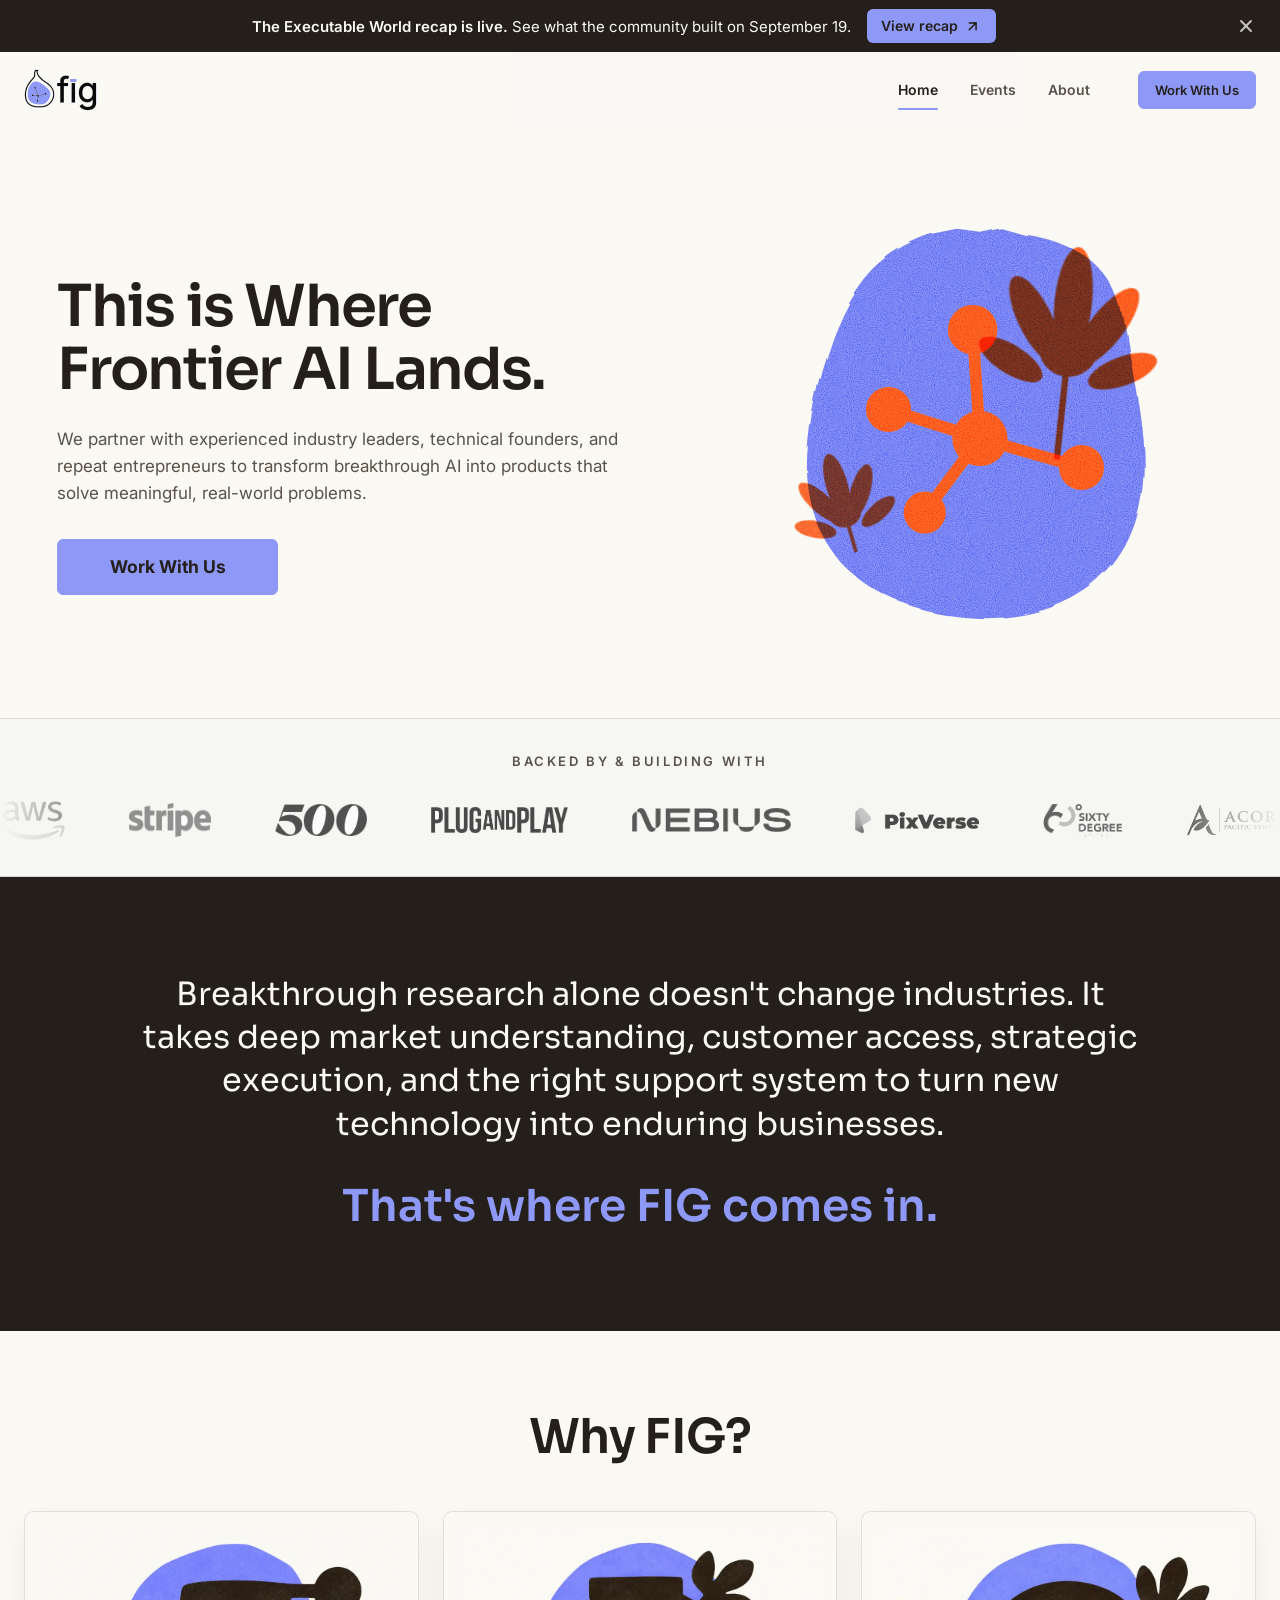
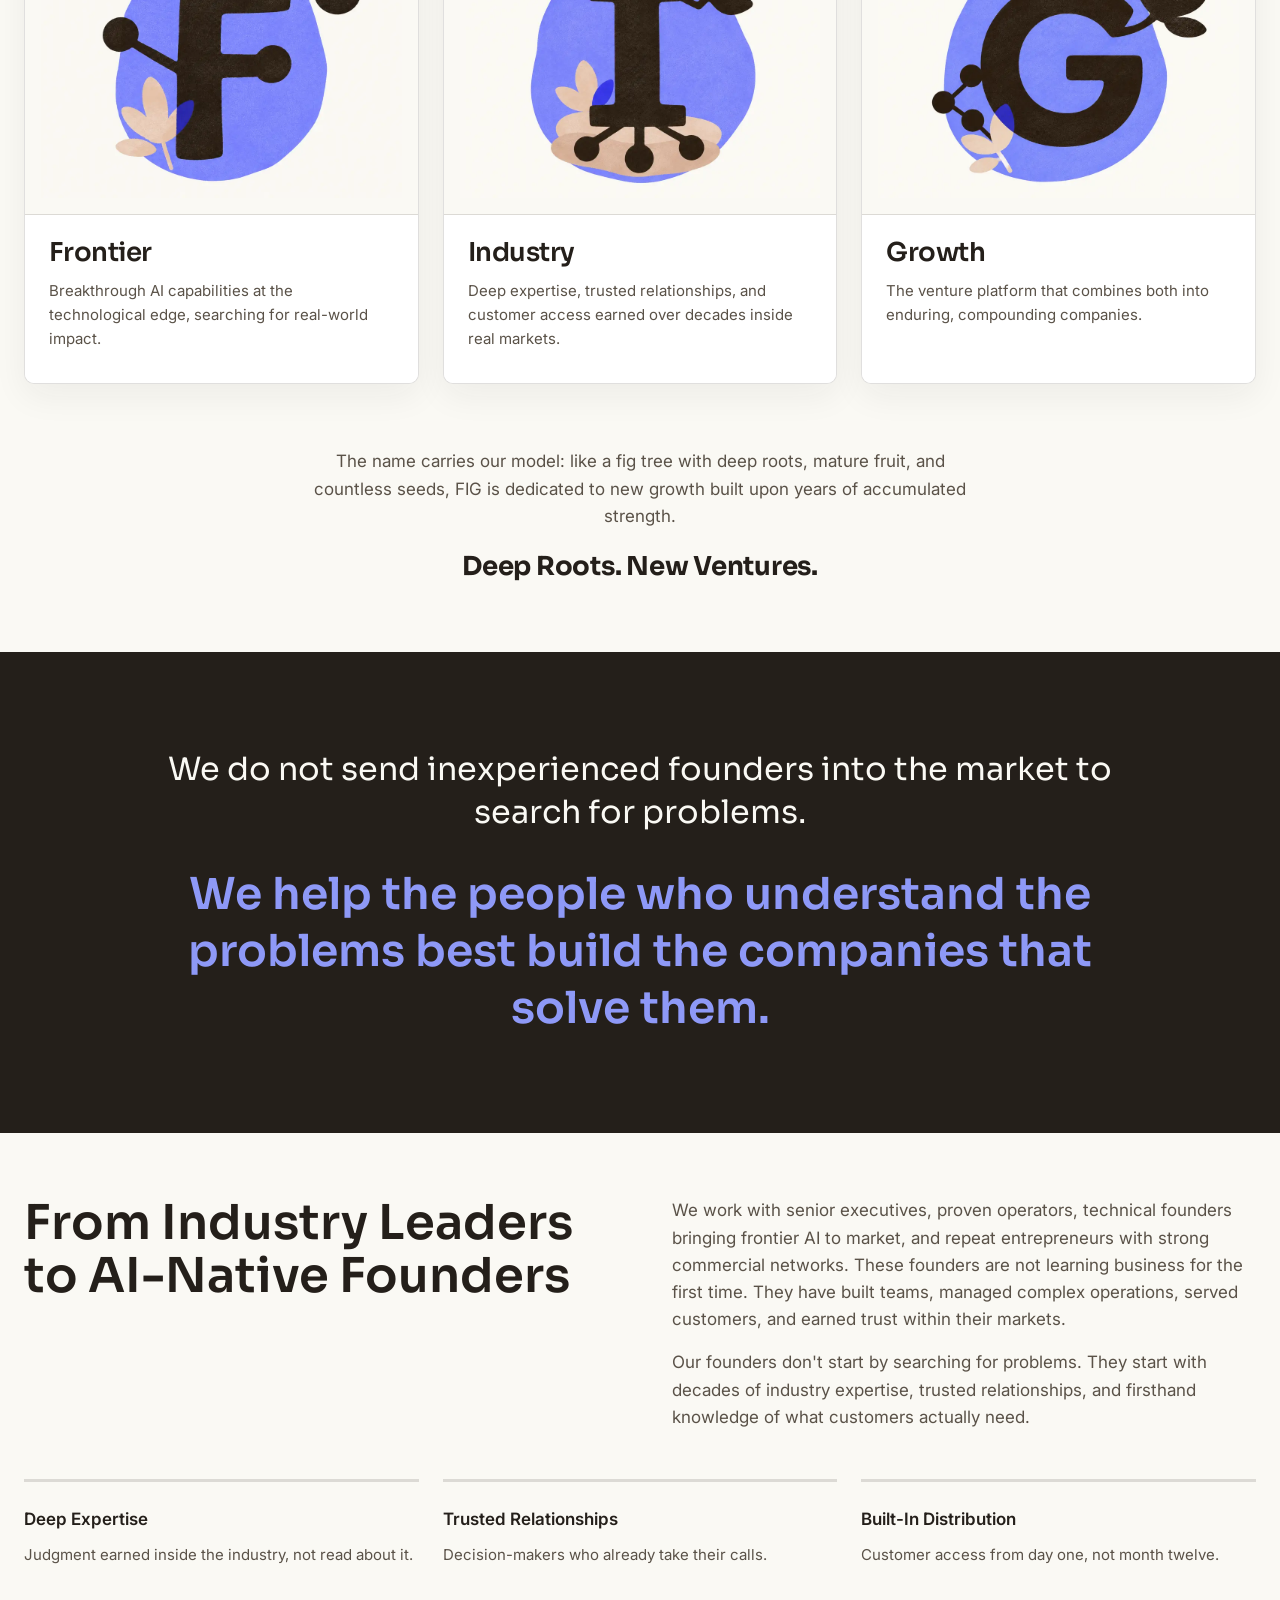
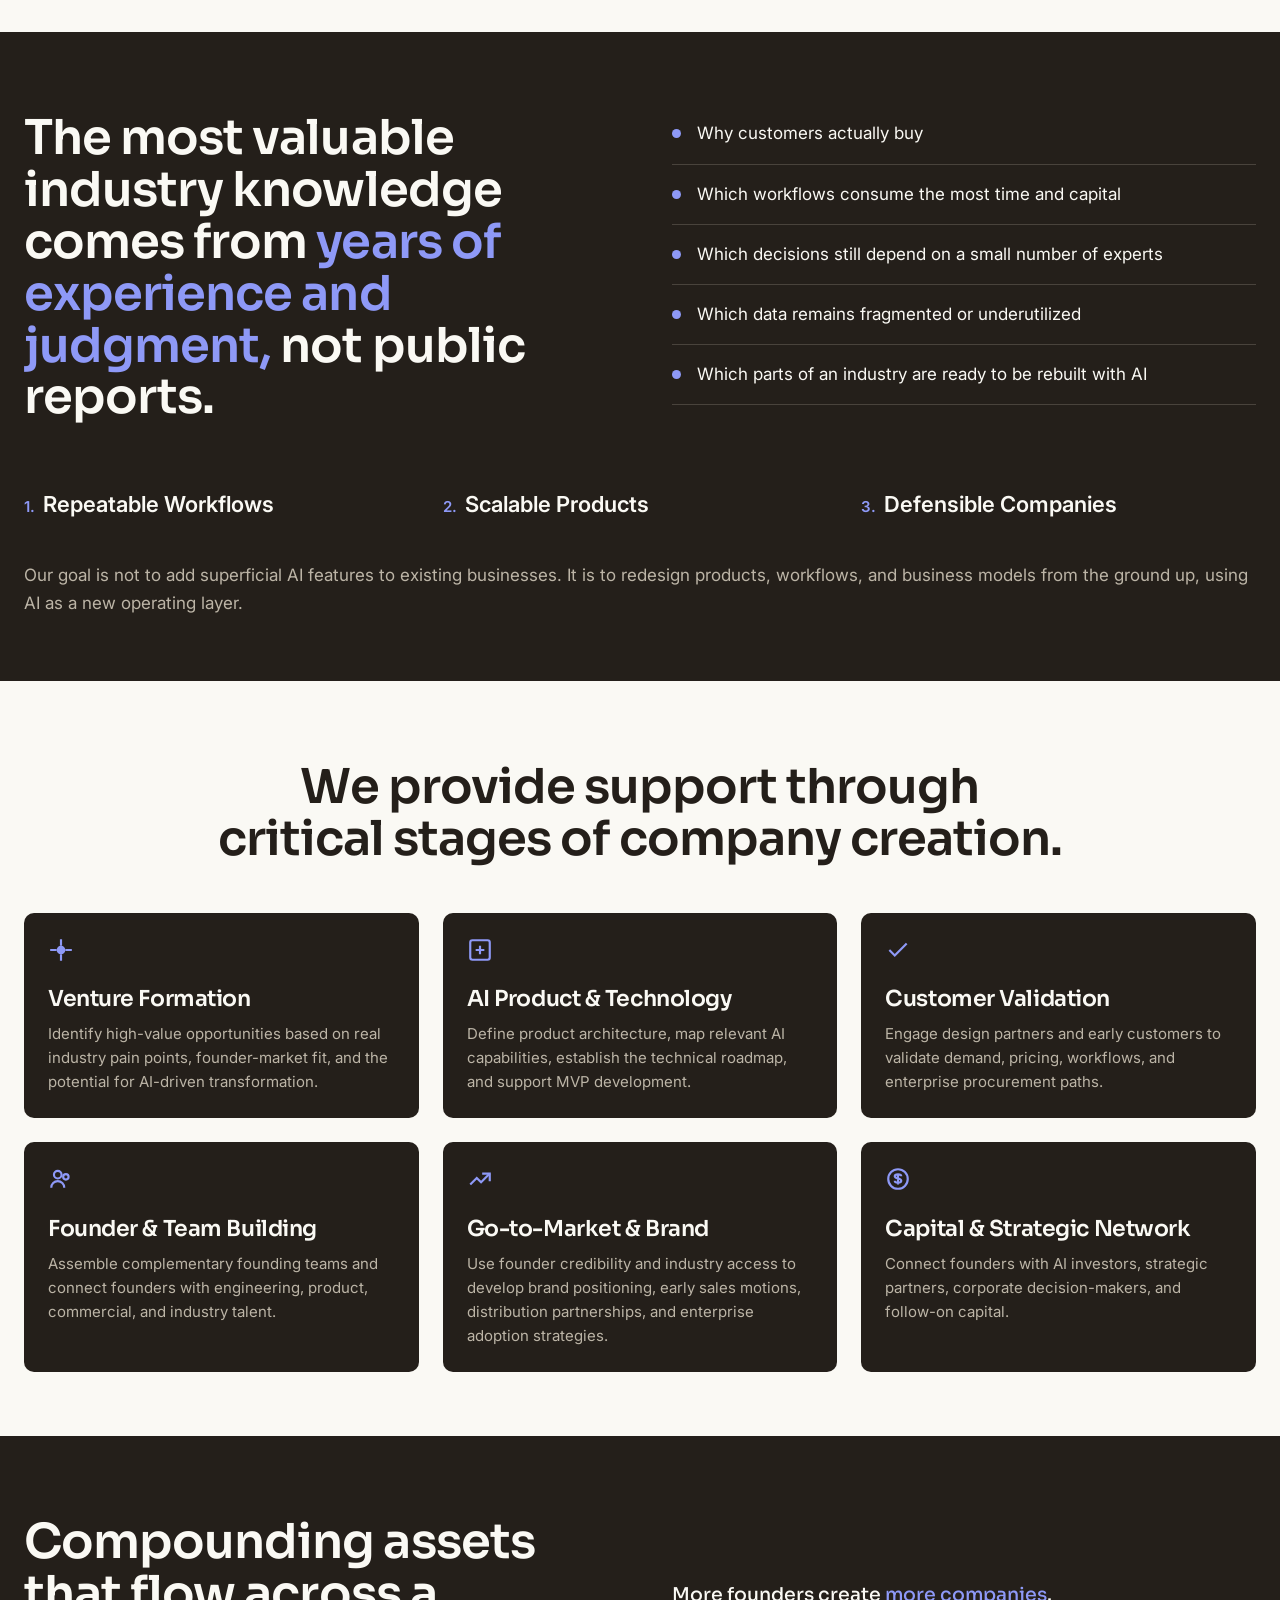
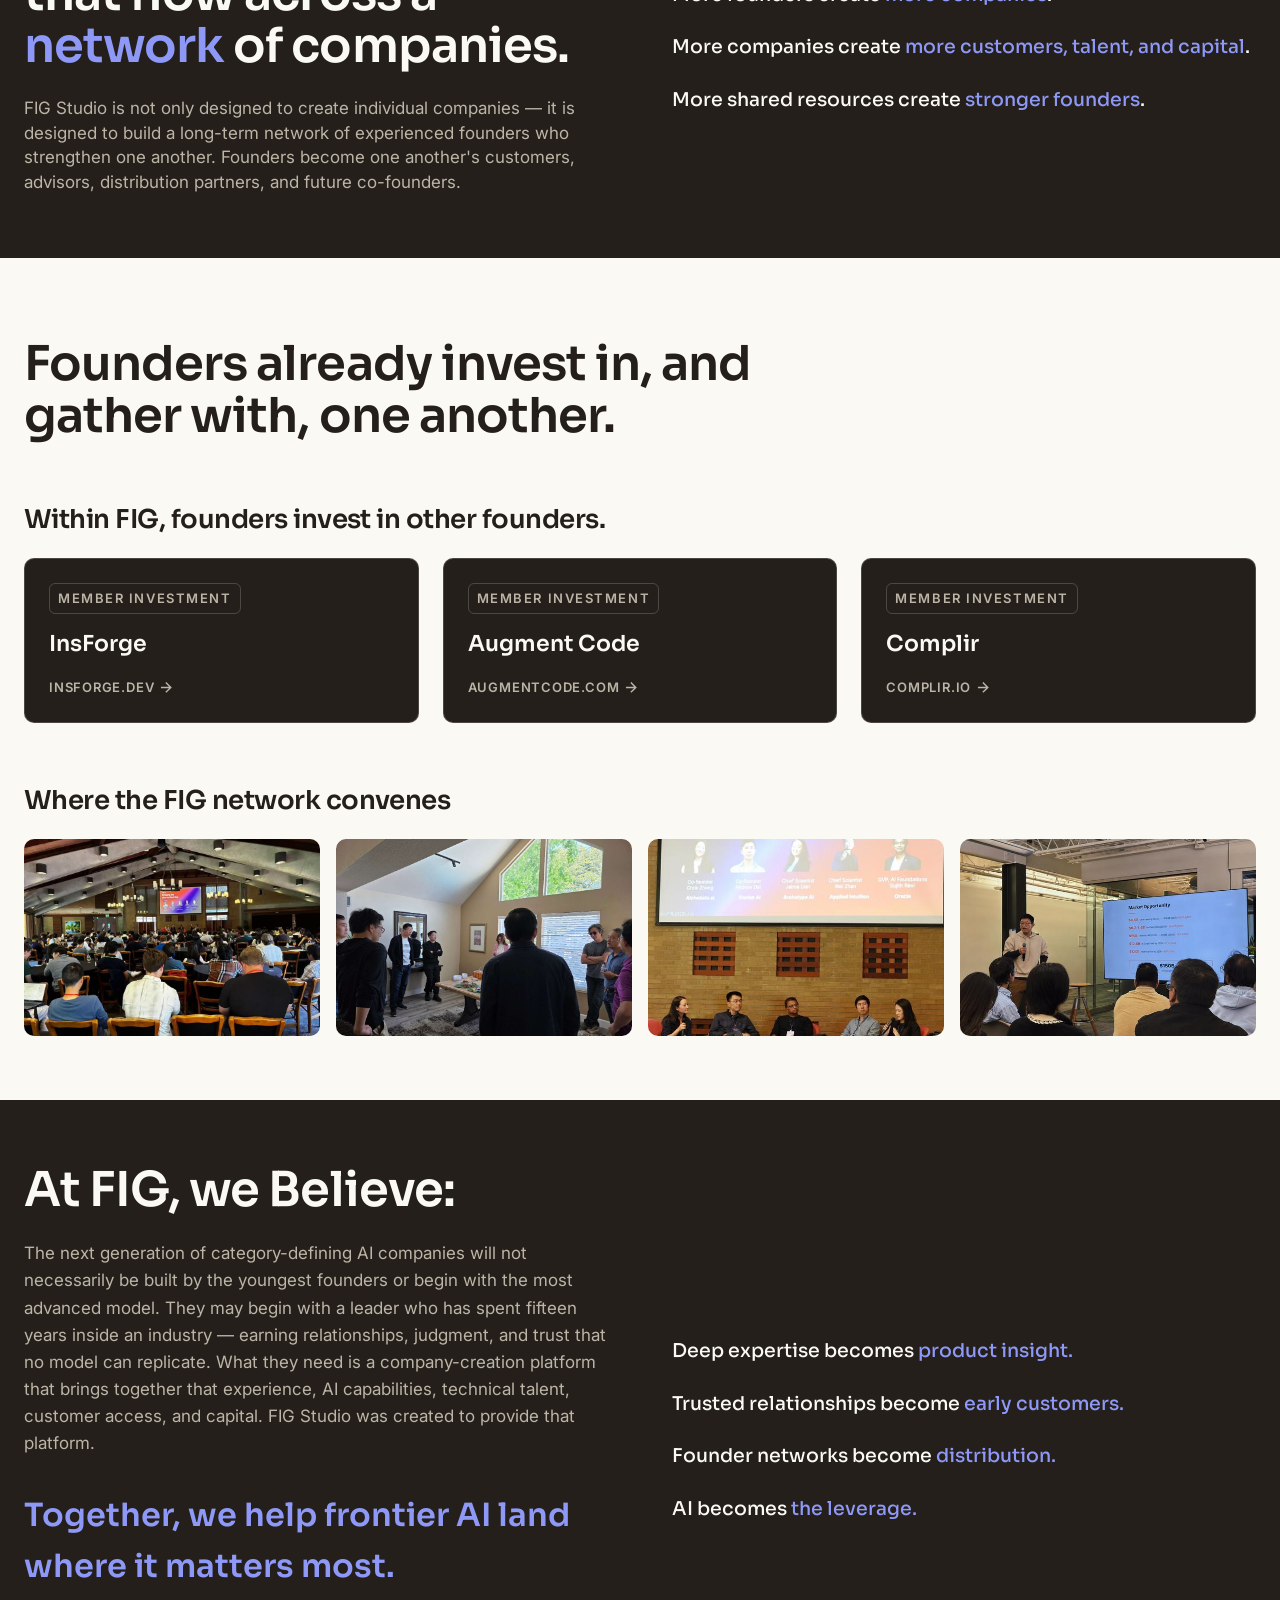
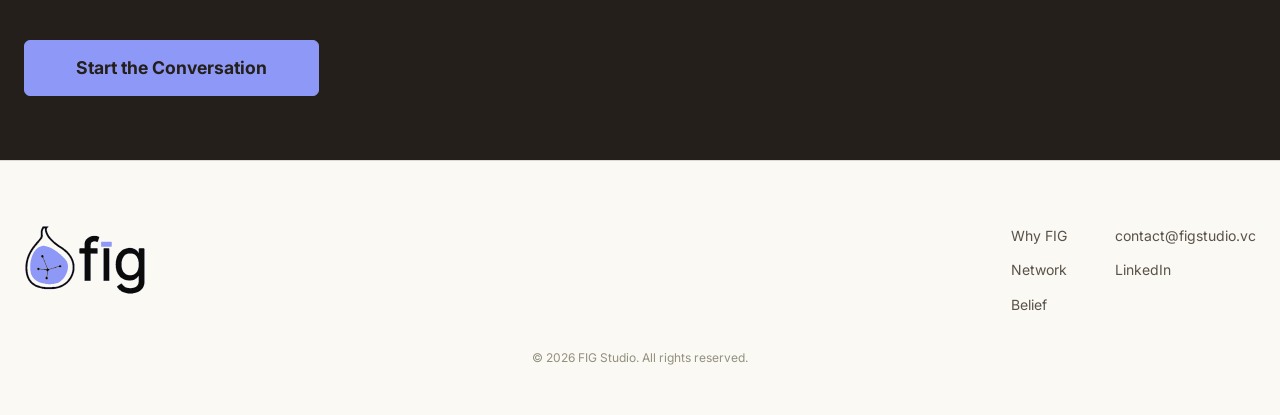
==== commit 02227354: "Homepage announcement bar linking to the event recap; update Yuzu folder link Co-Authored-By: Claude" ====
--- a/index.html
+++ b/index.html
@@ -151,7 +151,7 @@
    just breaking the edge — both a scroll affordance and a margin of
    safety against mobile browser chrome measuring slightly differently
    than svh reports. */
-.hero{overflow:hidden;display:flex;flex-direction:column;min-height:calc(100vh - var(--nav-h) - var(--sp-5));min-height:calc(100svh - var(--nav-h) - var(--sp-5))}
+.hero{overflow:hidden;display:flex;flex-direction:column;min-height:calc(100vh - var(--nav-h) - var(--sp-5));min-height:calc(100svh - var(--nav-h) - var(--bar-used,0px) - var(--sp-5))}
 .hero-in{display:grid;grid-template-columns:1.02fr .98fr;gap:var(--sp-6);align-items:center;padding:var(--sp-7) var(--sp-5);flex:1 1 auto;min-height:0}
 .hero h1{font-family:var(--display);font-size:var(--fs-hero);font-weight:600;color:var(--ink);margin:var(--sp-5) 0 var(--sp-5);letter-spacing:-.03em}
 .hero .sub{font-size:var(--fs-body);color:var(--ink-soft);max-width:34em;margin-bottom:var(--sp-6)}
@@ -383,9 +383,31 @@
   .fig-card-copy{padding:var(--sp-5)}
   footer .wordmark img{height:61px}
 }
+
+/* ---------- Announcement bar (sits above the nav, scrolls away, dismissible) ---------- */
+.announce{position:relative;z-index:60;background:var(--ink);color:var(--white);font-size:.9375rem;line-height:1.4}
+.announce[hidden]{display:none}
+.announce-in{display:flex;align-items:center;justify-content:center;gap:var(--sp-4);min-height:var(--bar-h,52px);padding:8px 56px 8px var(--sp-5);max-width:var(--maxw);margin:0 auto;text-align:left}
+.announce-text b{font-weight:600}
+.announce-btn{flex:none;display:inline-flex;align-items:center;gap:6px;padding:7px 14px;border-radius:var(--radius-sm);background:var(--accent-blue);color:var(--ink);font-weight:600;font-size:.875rem;text-decoration:none;white-space:nowrap;transition:background .16s}
+.announce-btn:hover{background:#A3ACF9}
+.announce-btn:focus-visible,.announce-close:focus-visible{outline:2px solid var(--white);outline-offset:2px}
+.announce-close{position:absolute;top:50%;right:var(--sp-3);translate:0 -50%;width:44px;height:44px;display:flex;align-items:center;justify-content:center;padding:0;border:0;border-radius:var(--radius-sm);background:transparent;color:inherit;cursor:pointer;opacity:.75;transition:opacity .16s}
+.announce-close:hover{opacity:1}
+.announce-close::before,.announce-close::after{content:"";position:absolute;width:16px;height:2px;border-radius:1px;background:currentColor;rotate:45deg}
+.announce-close::after{rotate:-45deg}
+@media(max-width:600px){
+  .announce{font-size:.8125rem}
+  .announce-in{justify-content:flex-start;gap:var(--sp-3);padding:8px 48px 8px var(--sp-4)}
+  .announce-more{display:none}
+  .announce-btn{padding:6px 11px;font-size:.8125rem}
+  .announce-close{right:2px}
+}
 </style>
 </head>
 <body>
+
+<div class="announce" id="announce" role="region" aria-label="Announcement"><div class="announce-in"><span class="announce-text"><b>The Executable World recap is live.</b> <span class="announce-more">See what the community built on September 19.</span></span><a class="announce-btn" href="/events/executable-world-2026">View recap <span class="arrow arrow--ne" aria-hidden="true"></span></a></div><button type="button" class="announce-close" id="announce-close" aria-label="Dismiss announcement"></button></div>
 
 <nav id="nav" aria-label="Primary">
   <div class="wrap nav-in">
@@ -744,6 +766,14 @@
 </div>
 
 <script>
+(function(){var bar=document.getElementById('announce'),KEY='fig-announce-executable-world-2026',root=document.documentElement;
+function used(){root.style.setProperty('--bar-used',bar.hidden?'0px':bar.offsetHeight+'px')}
+try{if(localStorage.getItem(KEY))bar.hidden=true}catch(e){}
+used();addEventListener('resize',used);
+document.getElementById('announce-close').addEventListener('click',function(){bar.hidden=true;used();try{localStorage.setItem(KEY,'1')}catch(e){}});
+})();
+</script>
+<script>
 if(window.__figReload){
   scrollTo(0,0);
   requestAnimationFrame(()=>scrollTo(0,0));
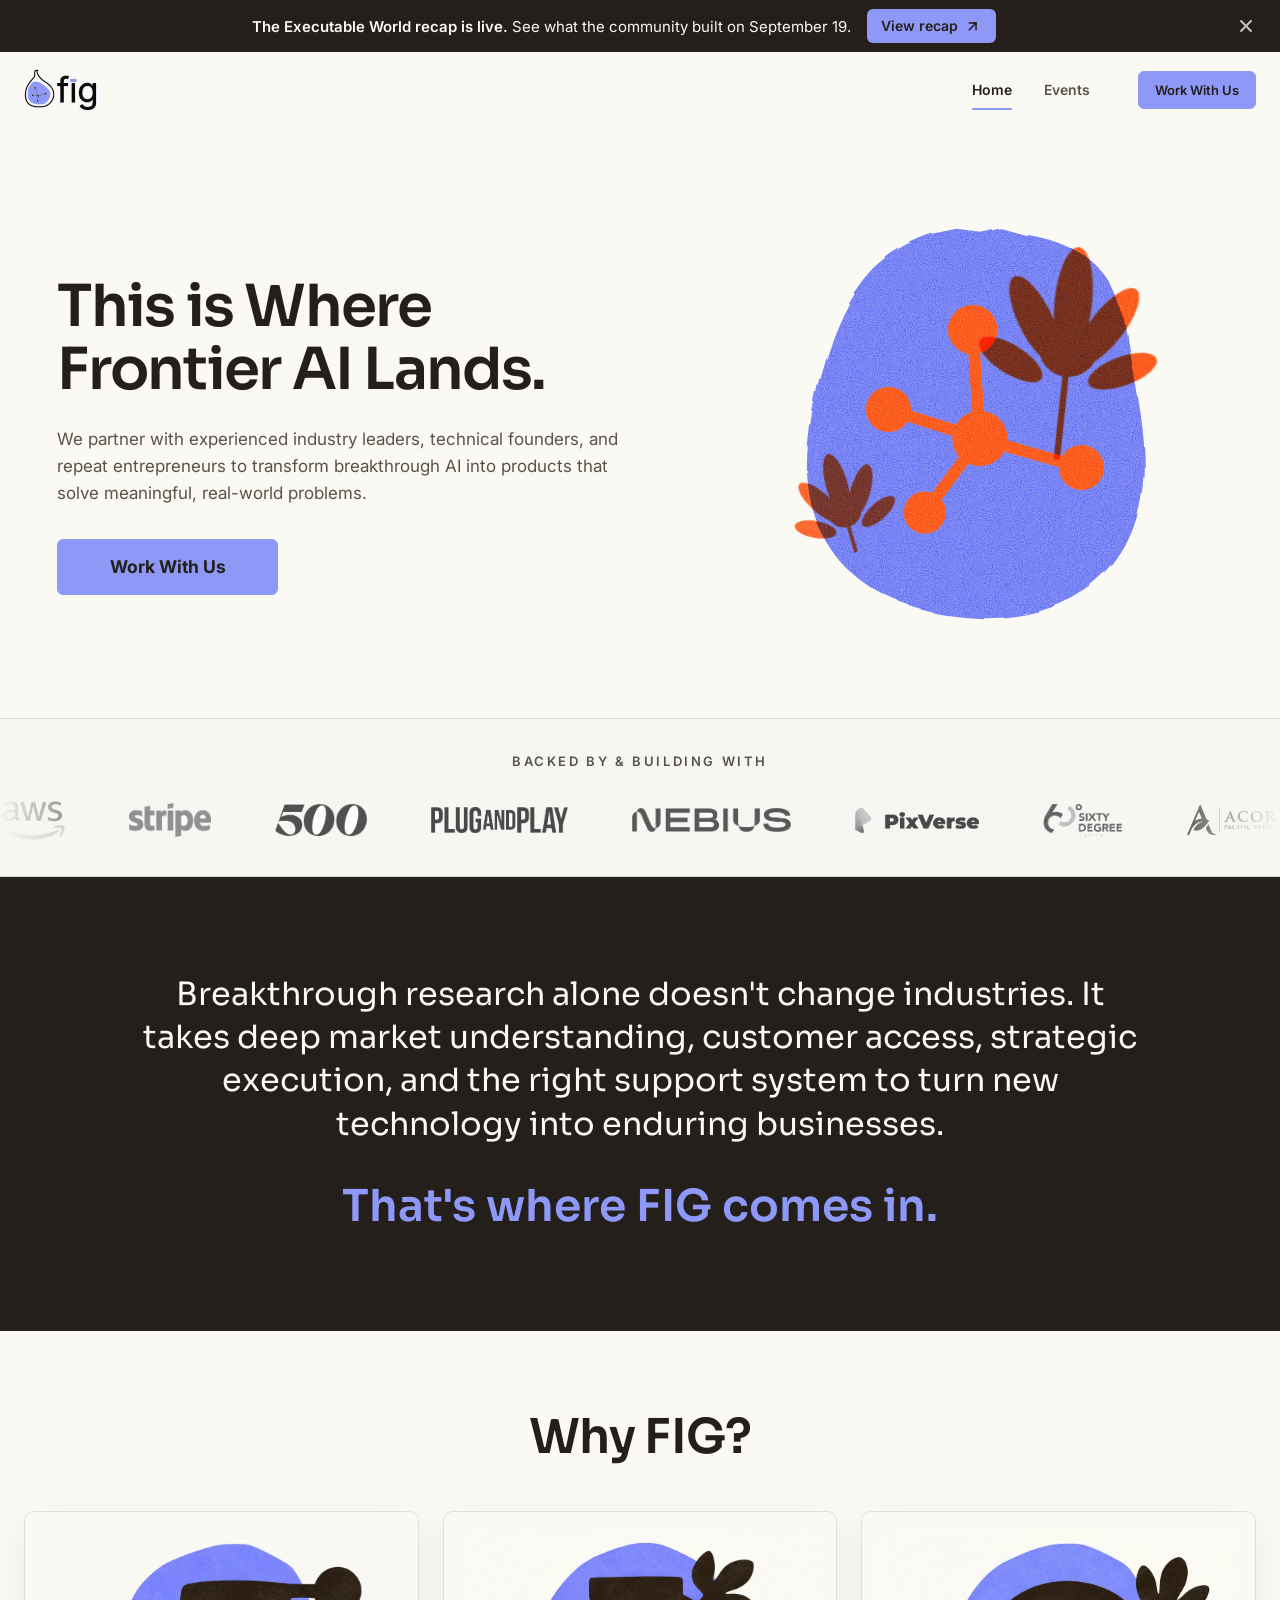
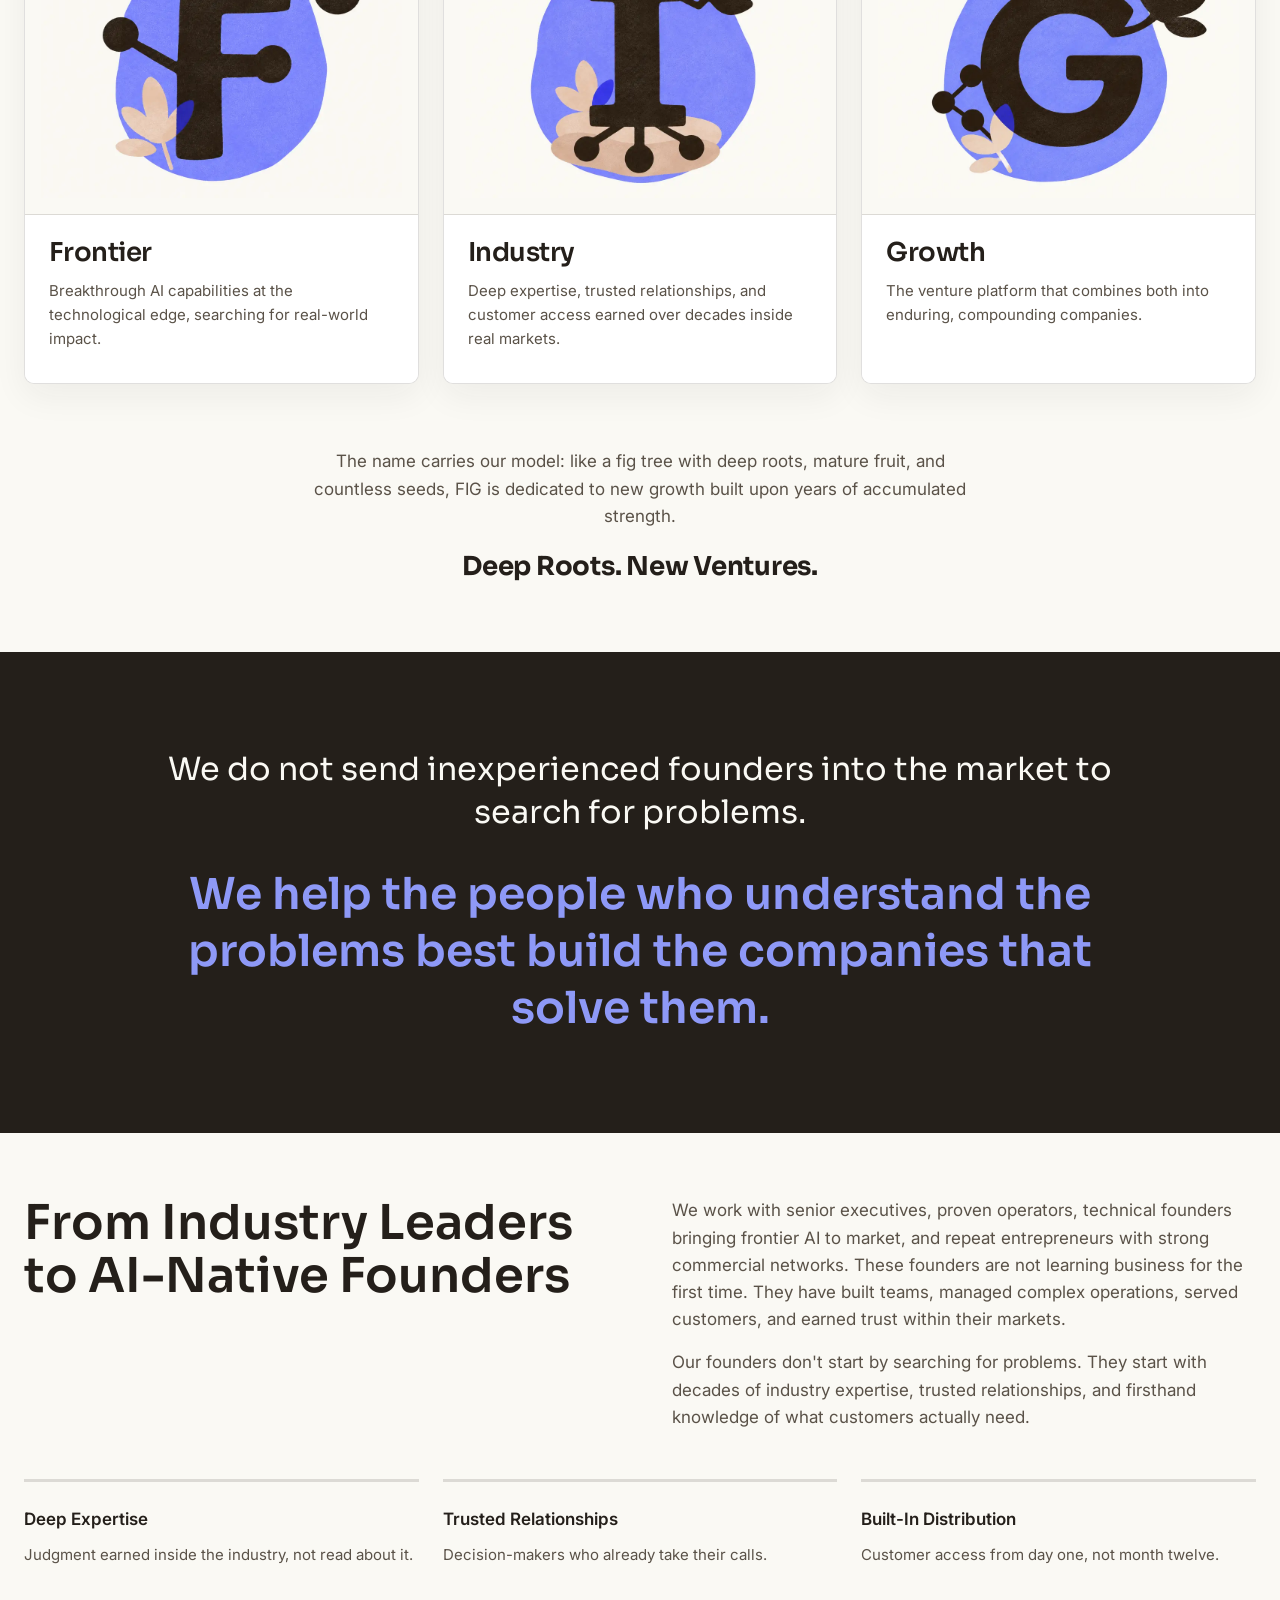
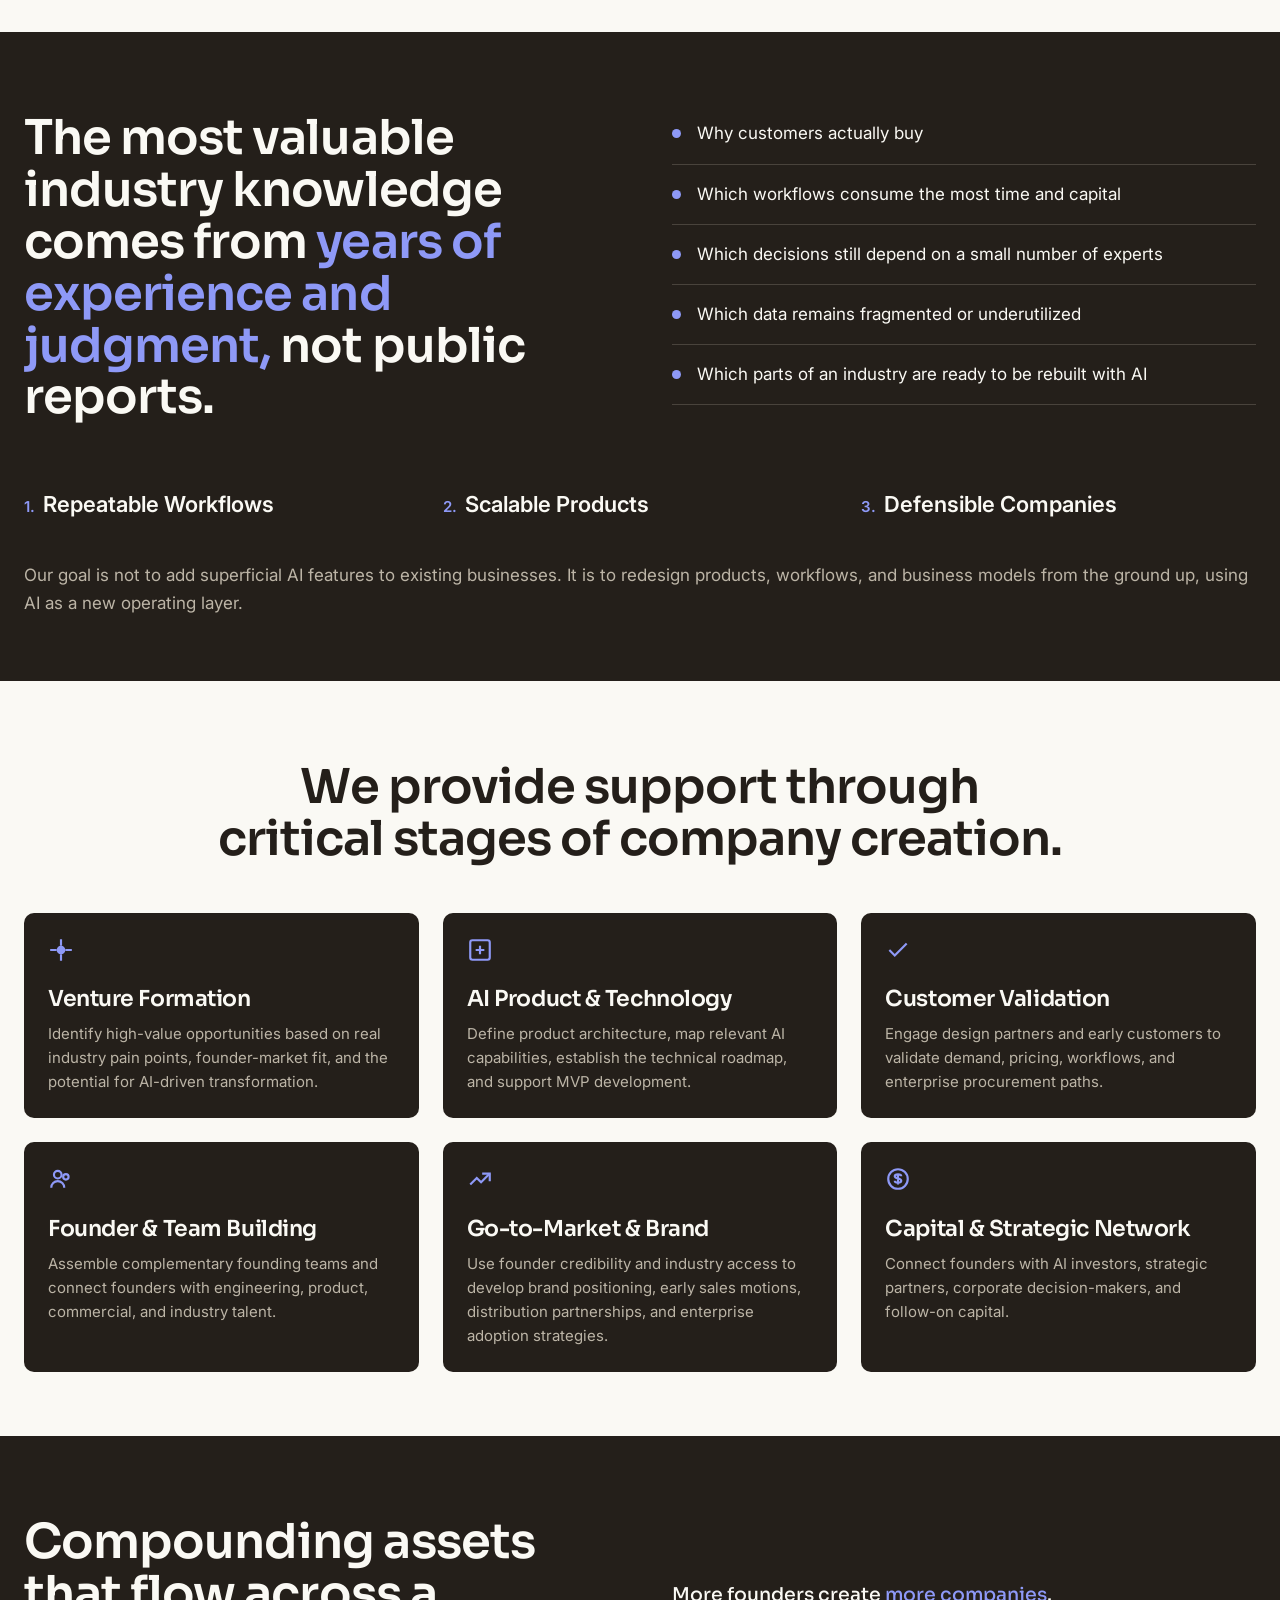
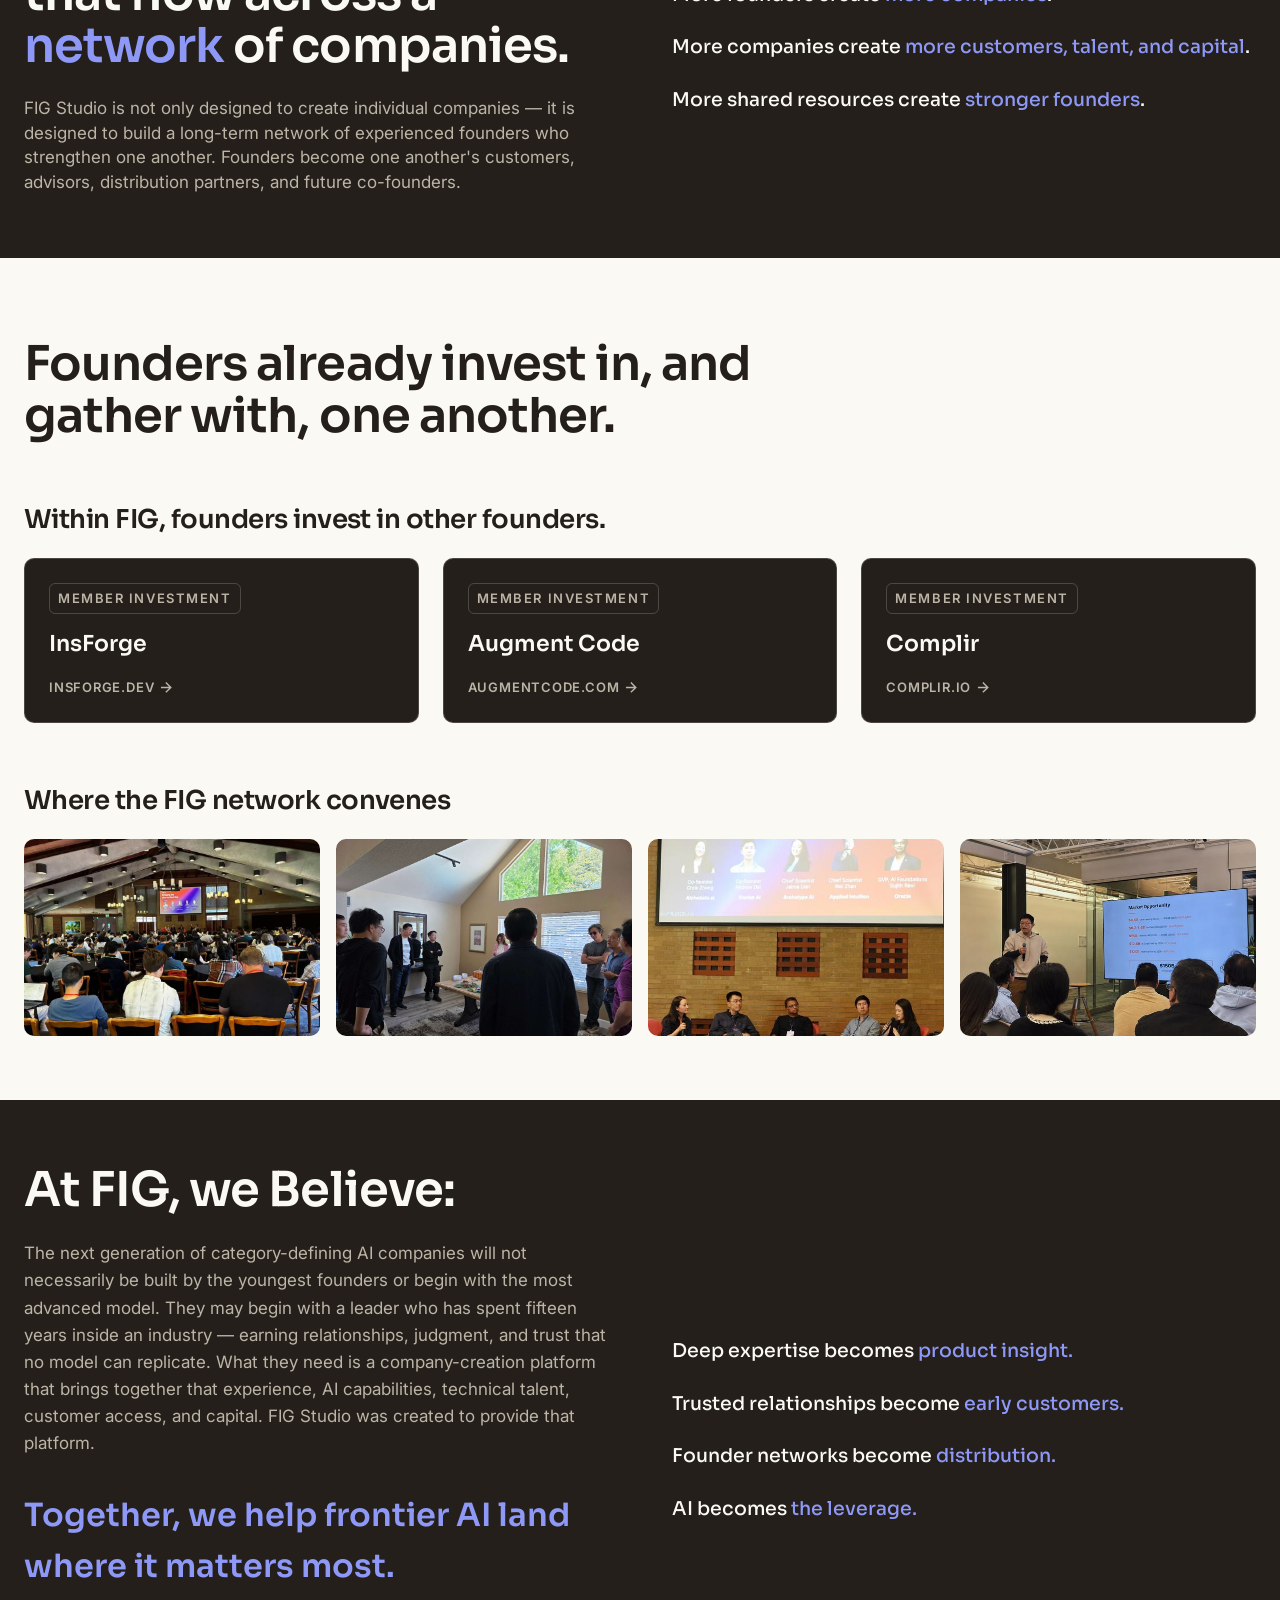
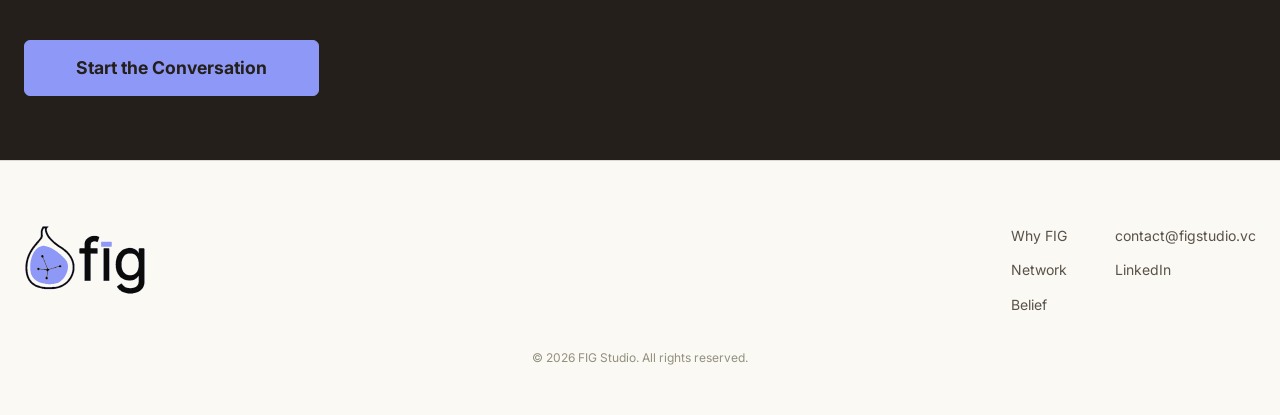
==== commit 5a07ede4: "Events page: hover-to-open section map on the scroll progress bar; remove About from the nav Co-Auth" ====
--- a/index.html
+++ b/index.html
@@ -418,7 +418,6 @@
       <div class="nav-links" id="nav-links">
         <a href="#top" aria-current="page">Home</a>
         <a href="/events/executable-world-2026">Events</a>
-        <a href="#why">About</a>
       </div>
       <a class="btn" href="mailto:contact@figstudio.vc">Work With Us</a>
       <button class="nav-toggle" type="button" aria-expanded="false" aria-controls="nav-links" aria-label="Open menu"><span class="bars" aria-hidden="true"></span></button>
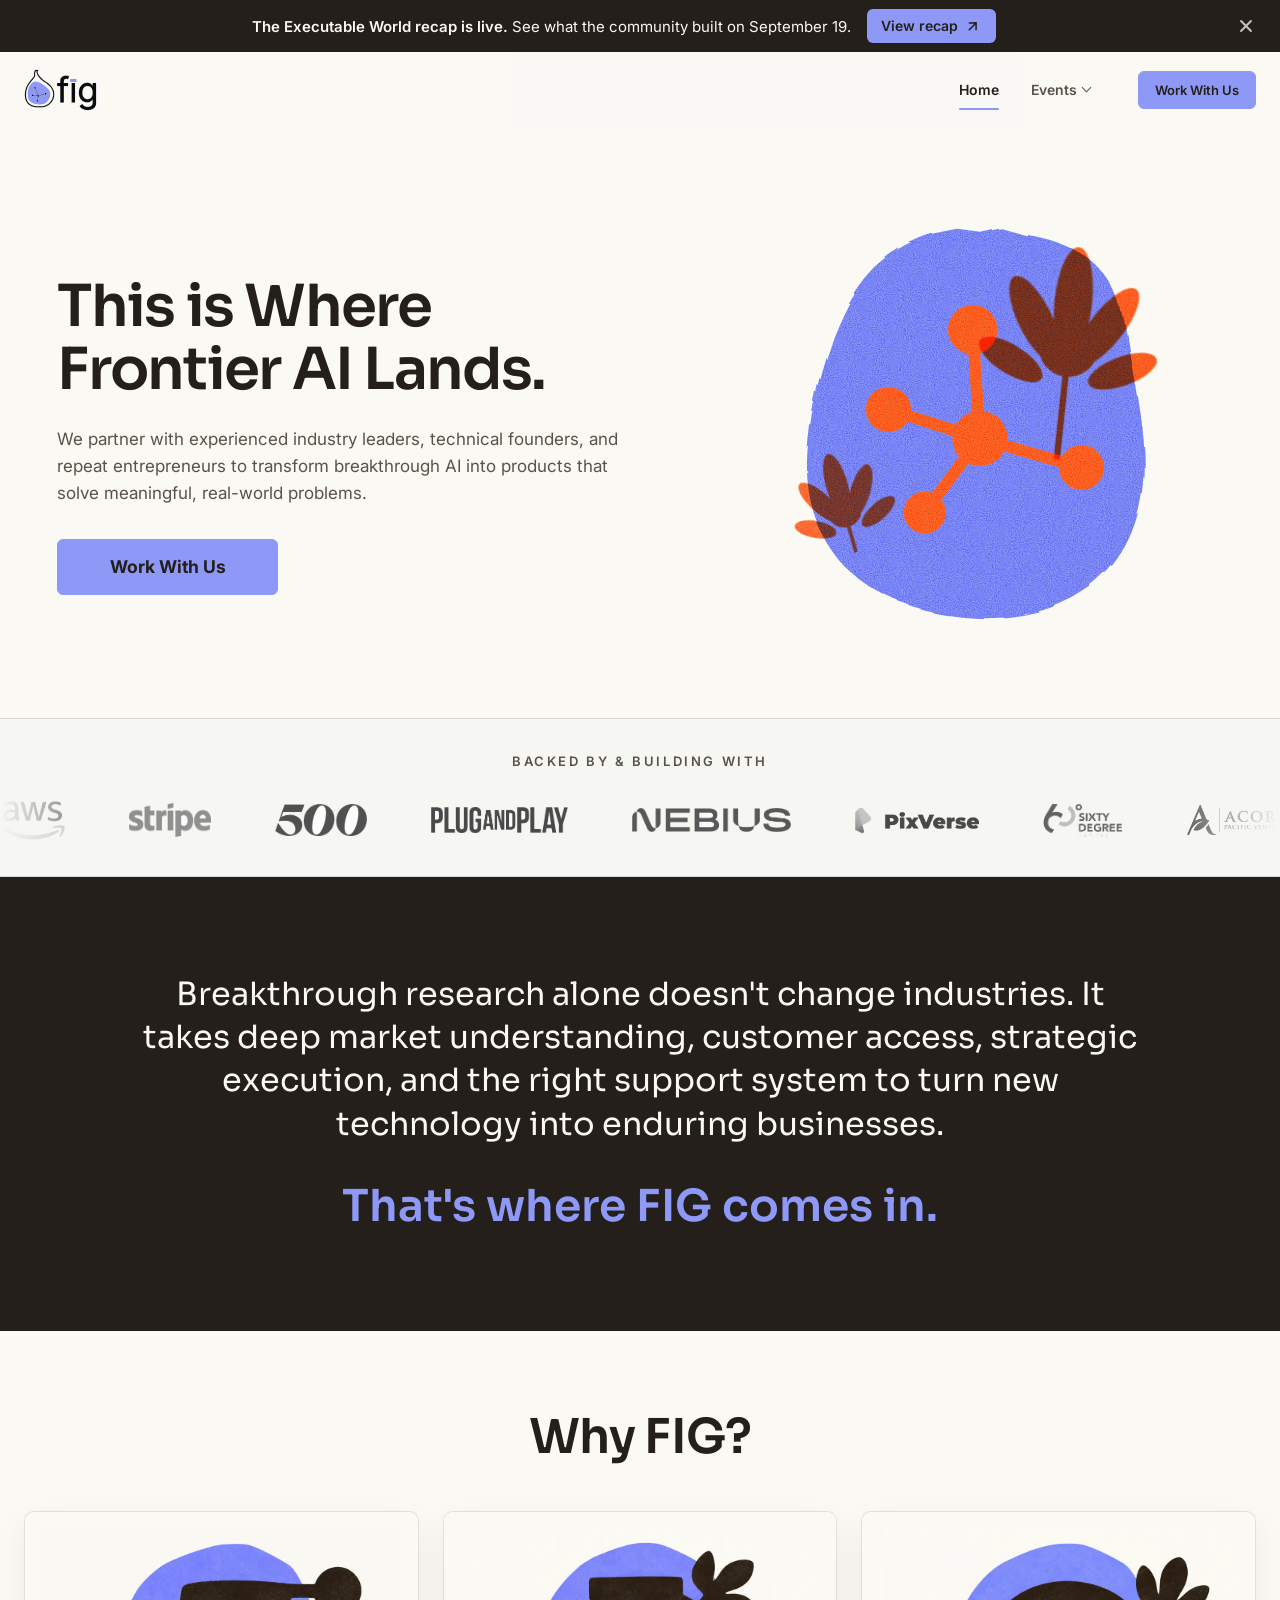
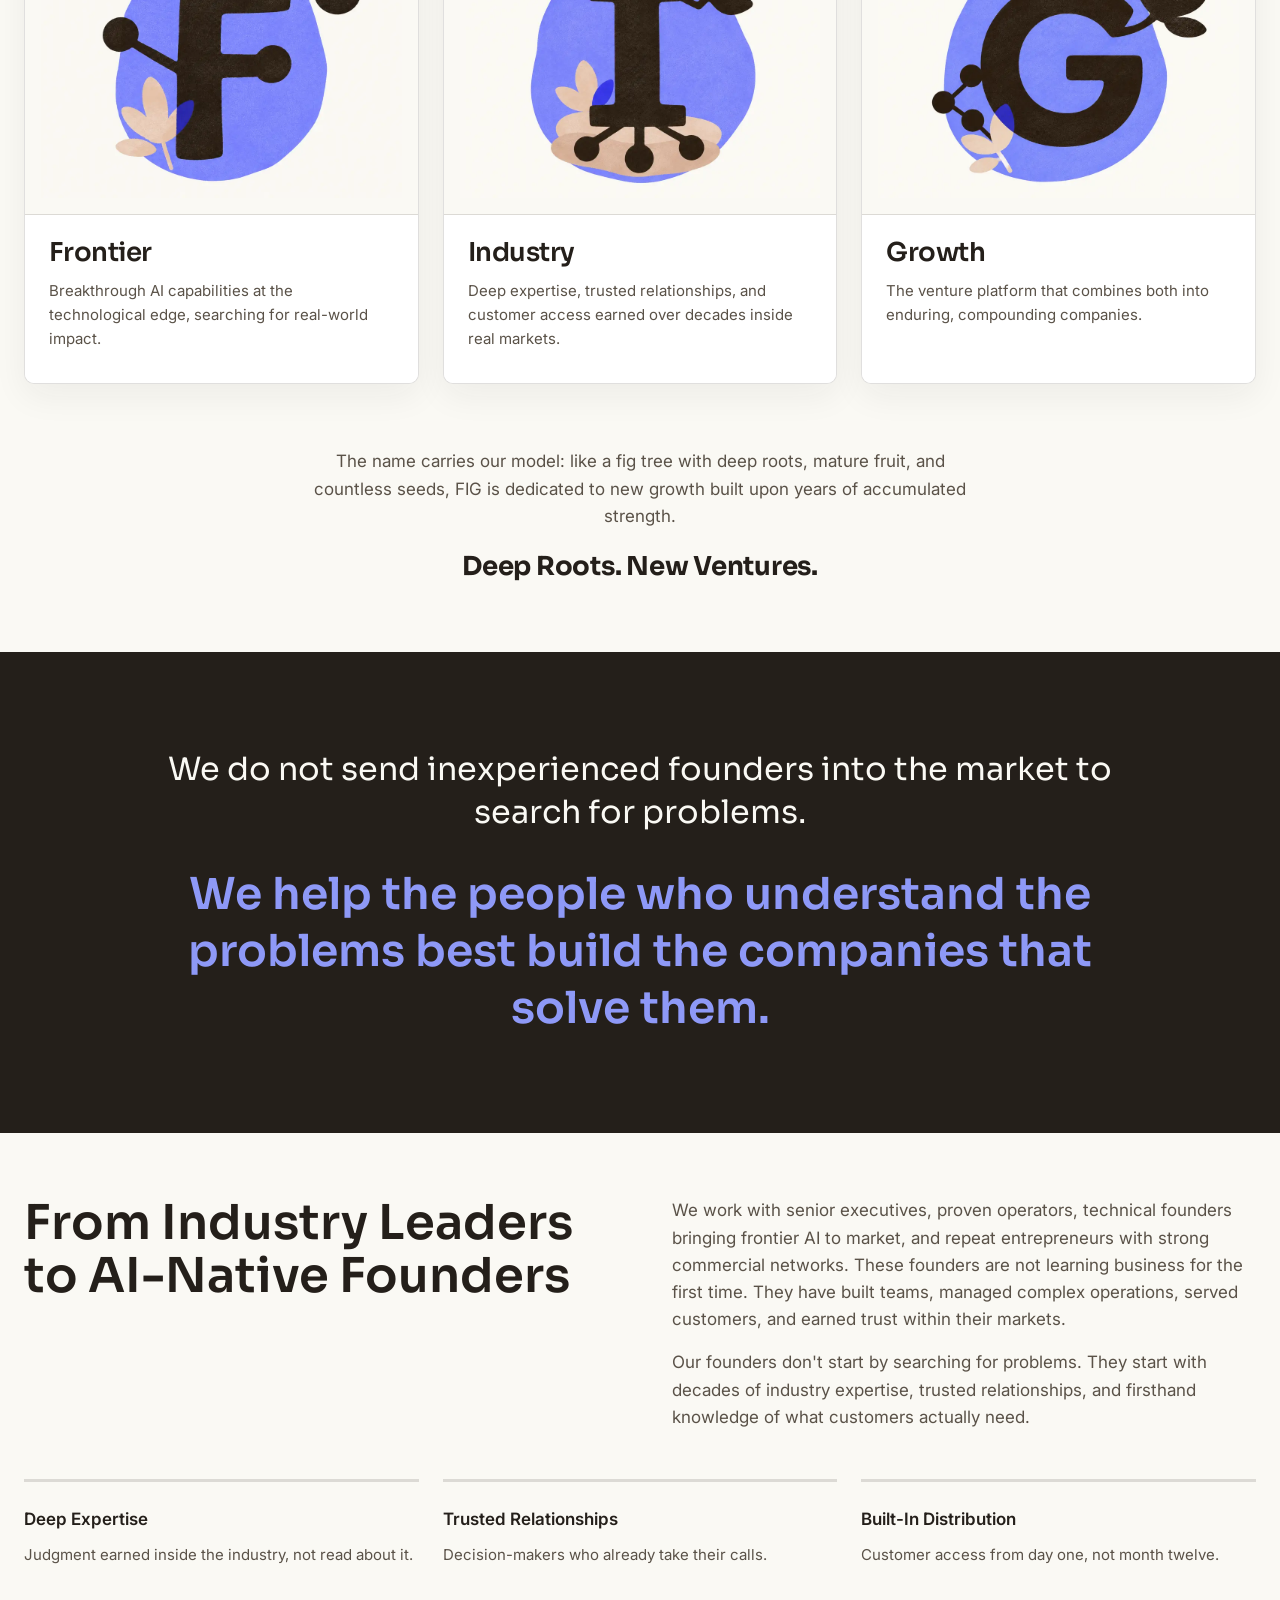
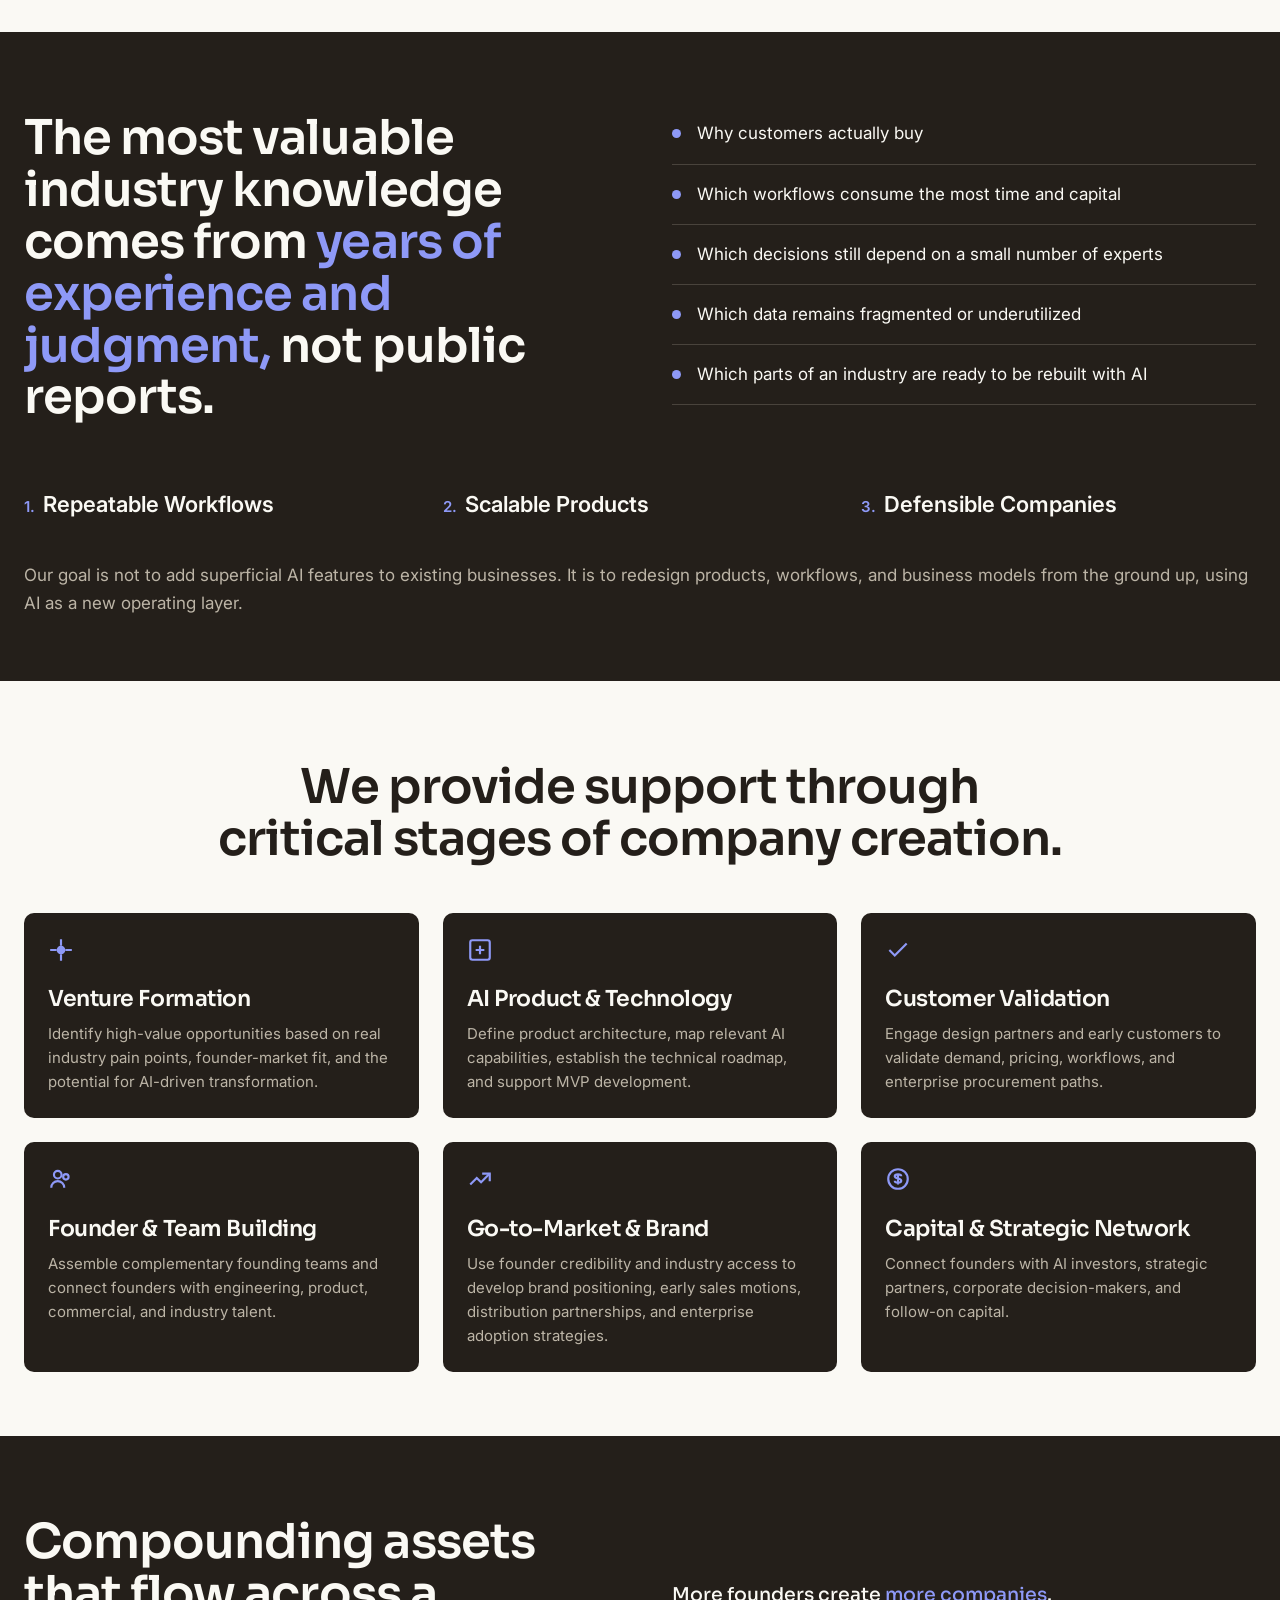
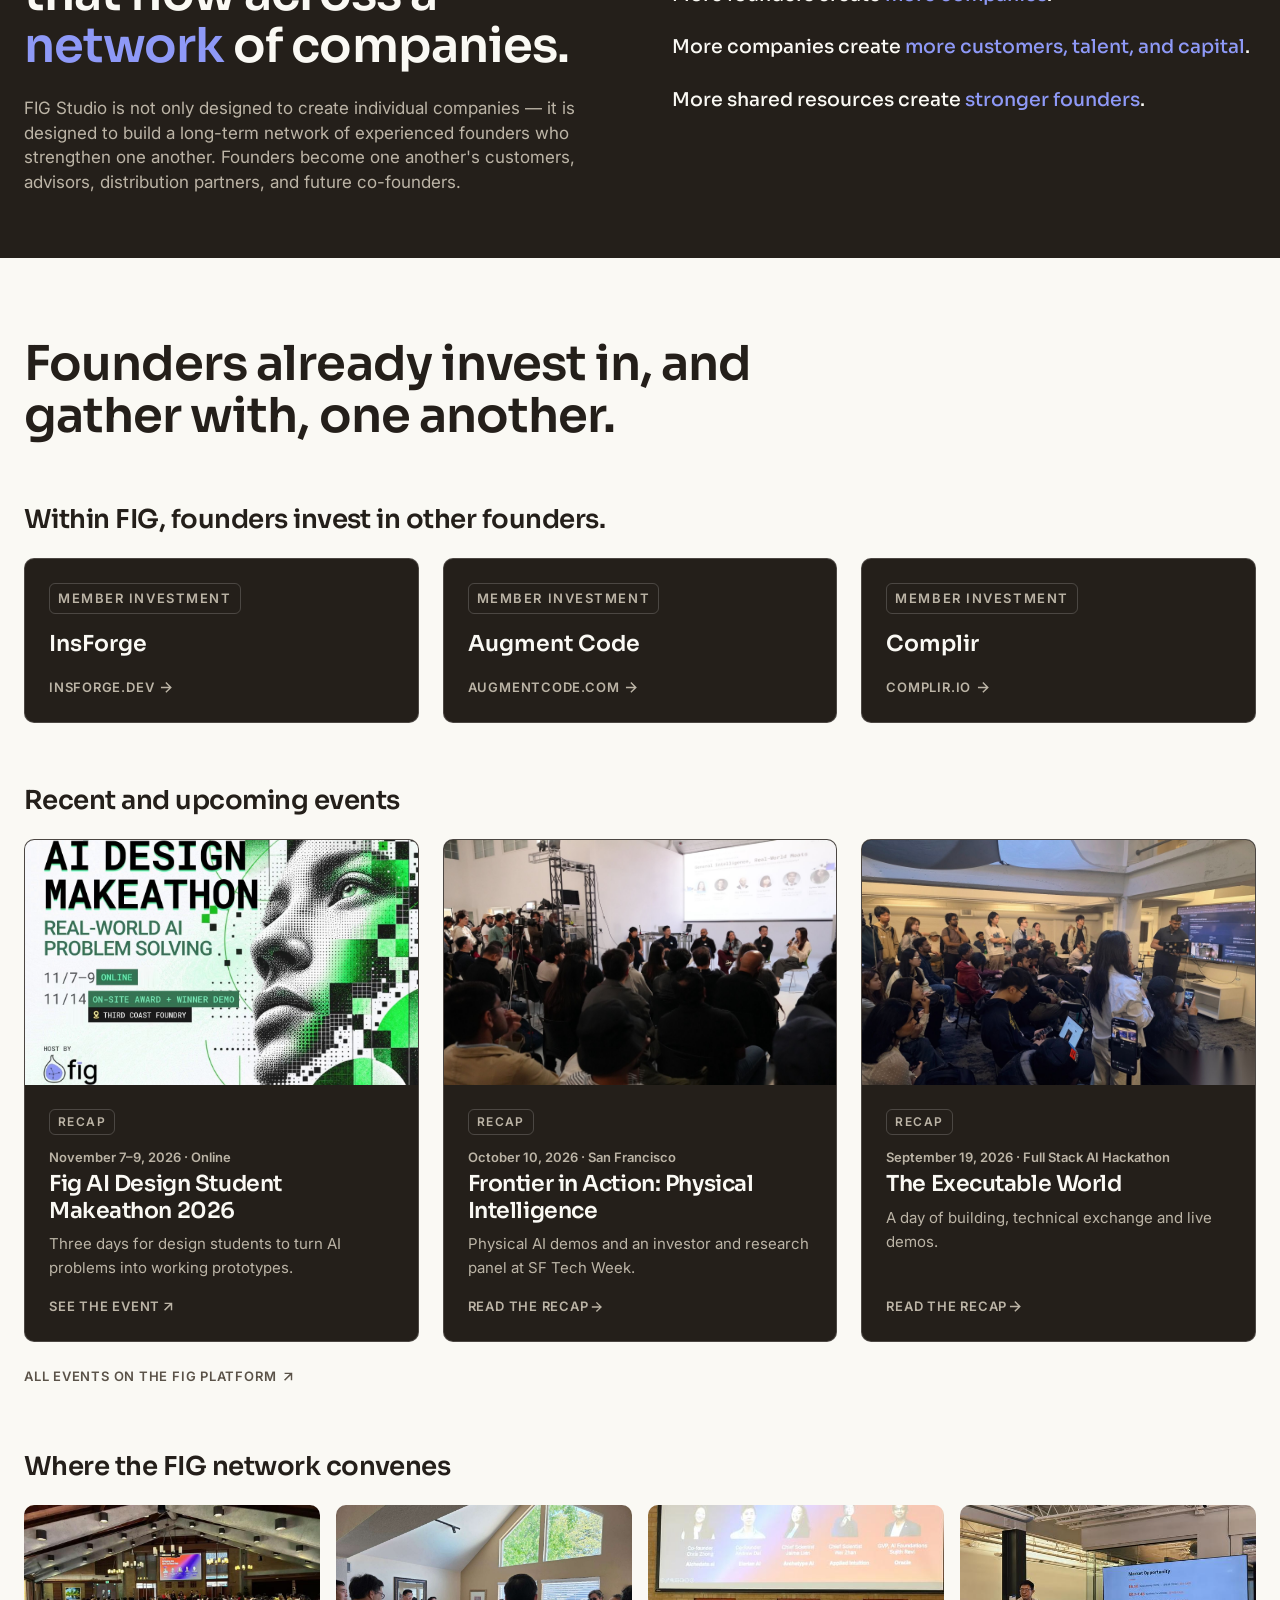
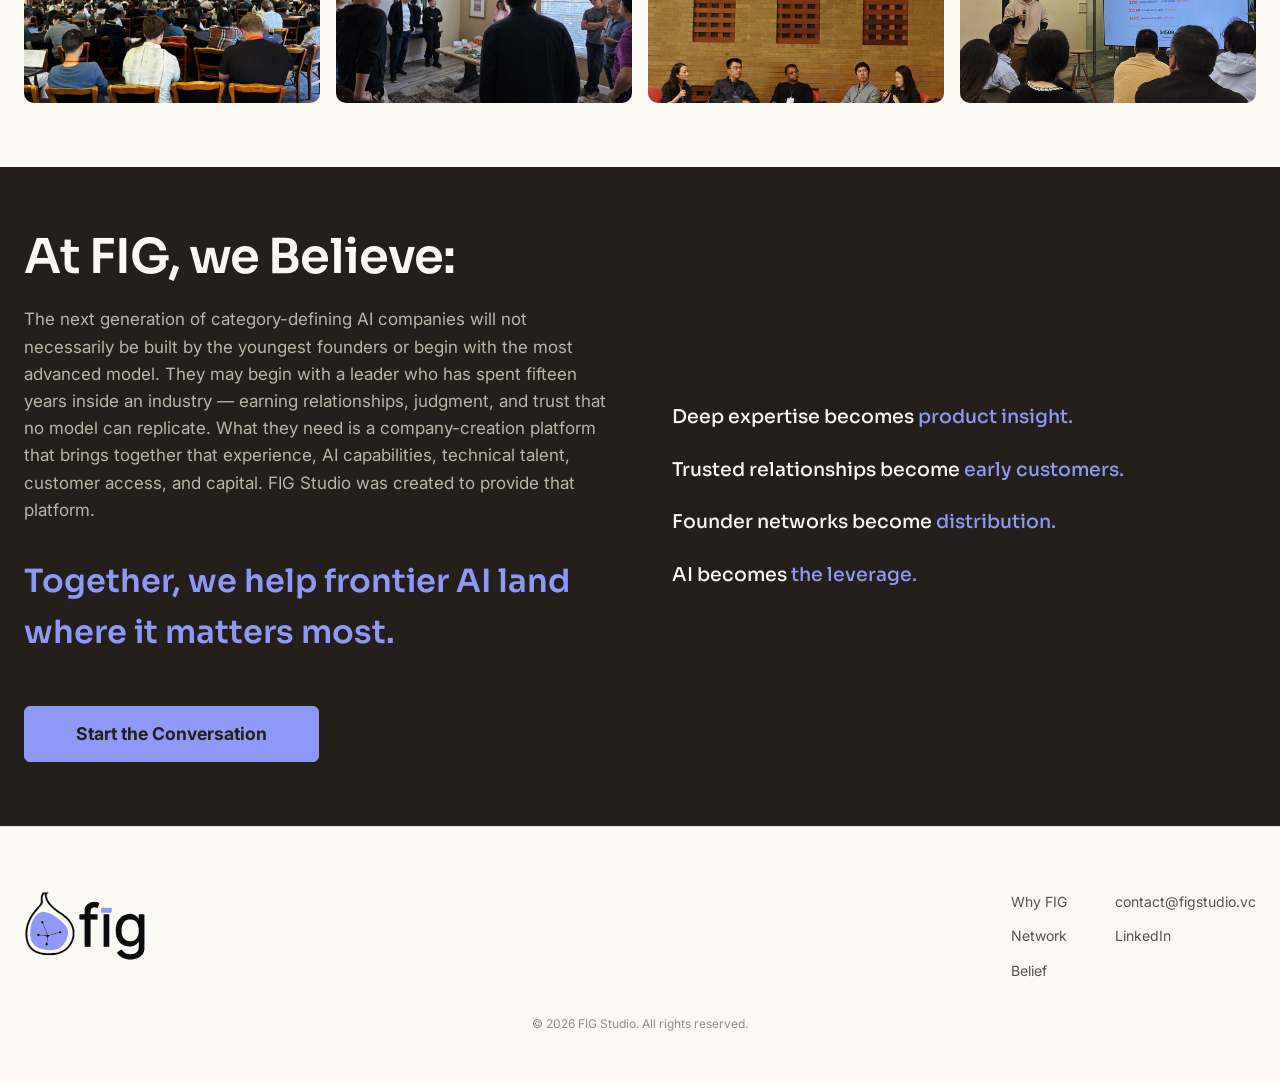
==== commit 7213078a: "Events menu in the nav and event tiles on the homepage, from one list The nav's Events link pointed " ====
--- a/index.html
+++ b/index.html
@@ -4,6 +4,17 @@
 <meta charset="UTF-8">
 <meta name="viewport" content="width=device-width, initial-scale=1.0">
 <title>FIG Studio | Where Frontier AI Lands</title>
+<meta name="description" content="FIG Studio is a venture platform helping industry experts build frontier AI companies.">
+<meta property="og:type" content="website">
+<meta property="og:site_name" content="FIG Studio">
+<meta property="og:title" content="FIG Studio | Where Frontier AI Lands">
+<meta property="og:description" content="A venture platform helping industry experts build frontier AI companies.">
+<meta property="og:url" content="https://figstudio.vc/">
+<meta property="og:image" content="https://figstudio.vc/og-image.png">
+<meta property="og:image:width" content="1200">
+<meta property="og:image:height" content="630">
+<meta property="og:image:alt" content="FIG Studio: Where Frontier AI Lands.">
+<meta name="twitter:card" content="summary_large_image">
 <script>
 window.__figReload=performance.getEntriesByType('navigation')[0]?.type==='reload';
 if(window.__figReload){
@@ -16,6 +27,7 @@
 <link rel="preconnect" href="https://fonts.googleapis.com">
 <link rel="preconnect" href="https://fonts.gstatic.com" crossorigin>
 <link href="https://fonts.googleapis.com/css2?family=Sora:wght@400;500;600;700&family=Inter:wght@400;500;600;700&display=swap" rel="stylesheet">
+<link rel="stylesheet" href="/assets/events.css">
 <style>
 :root{
   --paper:#FFFFFF;          /* white */
@@ -417,7 +429,10 @@
     <div class="nav-right">
       <div class="nav-links" id="nav-links">
         <a href="#top" aria-current="page">Home</a>
-        <a href="/events/executable-world-2026">Events</a>
+        <div class="nav-dd" id="nav-events">
+          <a class="nav-dd-btn" href="/#event-tiles" aria-haspopup="true" aria-expanded="false" aria-controls="nav-events-menu">Events<span class="chev" aria-hidden="true"></span></a>
+          <div class="nav-dd-menu" id="nav-events-menu"></div>
+        </div>
       </div>
       <a class="btn" href="mailto:contact@figstudio.vc">Work With Us</a>
       <button class="nav-toggle" type="button" aria-expanded="false" aria-controls="nav-links" aria-label="Open menu"><span class="bars" aria-hidden="true"></span></button>
@@ -698,6 +713,11 @@
         <a class="card" href="https://www.complir.io" target="_blank" rel="noopener"><span class="badge">Member Investment</span><div class="name">Complir</div><div class="link">complir.io <span class="arrow" aria-hidden="true"></span></div></a>
       </div>
     </div>
+    <div class="subblock rv" id="event-tiles">
+      <h3>Recent and upcoming events</h3>
+      <div class="ev-tiles" data-event-tiles></div>
+      <a class="ev-tiles-all" href="https://events.figstudio.vc" target="_blank" rel="noopener">All events on the FIG platform <span class="arrow arrow--ne" aria-hidden="true"></span></a>
+    </div>
   <div class="subblock rv">
       <h3>Where the FIG network convenes</h3>
       <div class="ev-grid">
@@ -810,5 +830,6 @@
 addEventListener('keydown',e=>{if(e.key==='Escape'&&lightbox.classList.contains('open'))closeLightbox()});
 
 </script>
+<script src="/assets/events.js" defer></script>
 </body>
 </html>
--- a/assets/events.css
+++ b/assets/events.css
@@ -0,0 +1,59 @@
+/* FIG Studio events: the nav's Events menu (every page) and the homepage
+   event tiles. Content comes from assets/events.js. Uses each page's own
+   tokens (--ink, --white, --line, --accent-blue, ...). */
+
+/* ---------- Nav: Events menu ---------- */
+.nav-dd{position:relative}
+.nav-links .nav-dd-btn{display:inline-flex;align-items:center;gap:6px}
+.nav-dd-btn .chev{width:7px;height:7px;border-right:1.5px solid currentColor;border-bottom:1.5px solid currentColor;transform:translateY(-2px) rotate(45deg);transition:transform .16s}
+.nav-dd.dd-open .nav-dd-btn{color:var(--ink)}
+.nav-dd.dd-open .nav-dd-btn .chev{transform:translateY(1px) rotate(-135deg)}
+
+.nav-dd-menu{display:none;position:absolute;top:calc(100% + 14px);left:50%;transform:translateX(-50%);width:340px;padding:var(--sp-2);background:var(--white);border:1px solid var(--line);border-radius:var(--radius-md);box-shadow:0 18px 40px rgba(36,31,26,.12)}
+/* Bridges the gap between the word and the panel, so the pointer can cross it. */
+.nav-dd-menu::before{content:"";position:absolute;left:0;right:0;top:-16px;height:16px}
+.nav-dd.dd-open .nav-dd-menu{display:block}
+
+.nav-dd-label{padding:var(--sp-3) var(--sp-3) var(--sp-1);font-size:var(--fs-micro);font-weight:600;letter-spacing:.14em;text-transform:uppercase;color:var(--ink-soft)}
+.nav-links .nav-dd-menu a{display:block;padding:var(--sp-2) var(--sp-3);border-radius:var(--radius-sm);font-size:var(--fs-ui);color:var(--ink)}
+.nav-links .nav-dd-menu a::after{display:none}
+.nav-links .nav-dd-menu a:hover,.nav-links .nav-dd-menu a[aria-current="page"]{background:var(--white-tint);color:var(--ink)}
+.nav-dd-title{display:block;font-weight:600;line-height:1.35}
+.nav-dd-meta{display:block;margin-top:2px;font-size:var(--fs-label);font-weight:500;color:var(--ink-soft)}
+.nav-links .nav-dd-menu .nav-dd-all{margin-top:var(--sp-2);padding-top:var(--sp-3);border-top:1px solid var(--line);border-radius:0 0 var(--radius-sm) var(--radius-sm);font-size:var(--fs-label);font-weight:600;color:var(--ink-soft)}
+.nav-links .nav-dd-menu .nav-dd-all:hover{color:var(--accent-blue-deep)}
+
+/* Phones: the hamburger panel already is a list, so the events sit in it,
+   open, under an "Events" heading rather than in a second pop-up. */
+@media(max-width:600px){
+  .nav-links .nav-dd-btn{display:flex;width:100%;pointer-events:none;color:var(--ink-soft);font-size:var(--fs-micro);letter-spacing:.14em;text-transform:uppercase;padding:var(--sp-4) 22px var(--sp-1)}
+  .nav-links .nav-dd-btn[aria-current="page"]{box-shadow:none}
+  .nav-dd-btn .chev{display:none}
+  .nav-dd-menu,.nav-dd.dd-open .nav-dd-menu{display:block;position:static;transform:none;width:auto;padding:0 0 var(--sp-2);border:0;border-radius:0;box-shadow:none;background:transparent}
+  .nav-dd-menu::before{display:none}
+  .nav-dd-label{display:none}
+  .nav-links .nav-dd-menu a{padding:var(--sp-3) 22px;border-radius:0;font-size:var(--fs-body-sm)}
+  .nav-links .nav-dd-menu a[aria-current="page"]{box-shadow:inset 3px 0 0 var(--accent-blue)}
+  .nav-links .nav-dd-menu .nav-dd-all{margin-top:0;padding-top:var(--sp-3);border-top:0}
+}
+
+/* ---------- Homepage tiles ---------- */
+.ev-tiles{display:grid;grid-template-columns:repeat(3,1fr);gap:var(--sp-5)}
+.ev-tile{display:flex;flex-direction:column;overflow:hidden;background:var(--card-bg);color:var(--on-card);border:1px solid var(--card-divider);border-radius:var(--radius-md);transition:transform .18s,border-color .18s,background .18s}
+.ev-tile:hover{transform:translateY(-3px);background:var(--card-bg-hover);border-color:var(--on-card)}
+.ev-tile-img{aspect-ratio:16/10;overflow:hidden;background:var(--white-tint)}
+.ev-tile-img img{width:100%;height:100%;object-fit:cover;display:block;transition:transform .4s ease}
+.ev-tile:hover .ev-tile-img img{transform:scale(1.04)}
+.ev-tile-body{display:flex;flex-direction:column;flex:1;padding:var(--sp-5)}
+.ev-tile-chip{align-self:flex-start;font-size:var(--fs-micro);font-weight:600;letter-spacing:.12em;text-transform:uppercase;color:var(--on-card-muted);border:1px solid var(--card-divider);border-radius:var(--radius-sm);padding:2px var(--sp-2)}
+.ev-tile-chip.is-up{background:var(--accent-blue);border-color:var(--accent-blue);color:var(--ink)}
+.ev-tile-meta{margin-top:var(--sp-3);font-size:var(--fs-label);font-weight:600;color:var(--on-card-muted)}
+.ev-tile-title{margin-top:var(--sp-1);font-family:var(--display);font-size:var(--fs-h3);font-weight:600;line-height:1.2;letter-spacing:-0.02em;color:var(--on-card)}
+.ev-tile-blurb{margin-top:var(--sp-2);font-size:var(--fs-body-sm);color:var(--on-card-muted)}
+.ev-tile-link{margin-top:auto;padding-top:var(--sp-4);font-size:var(--fs-label);font-weight:600;letter-spacing:.06em;text-transform:uppercase;color:var(--on-card-muted)}
+.ev-tile:hover .ev-tile-link{color:var(--on-card)}
+.ev-tiles-all{display:inline-block;margin-top:var(--sp-5);font-size:var(--fs-label);font-weight:600;letter-spacing:.06em;text-transform:uppercase;color:var(--on-surface-muted)}
+.ev-tiles-all:hover{color:var(--accent-blue-deep)}
+@media(max-width:980px){.ev-tiles{grid-template-columns:1fr 1fr}}
+@media(max-width:600px){.ev-tiles{grid-template-columns:1fr}}
+@media(prefers-reduced-motion:reduce){.ev-tile,.ev-tile-img img,.nav-dd-btn .chev{transition:none}}
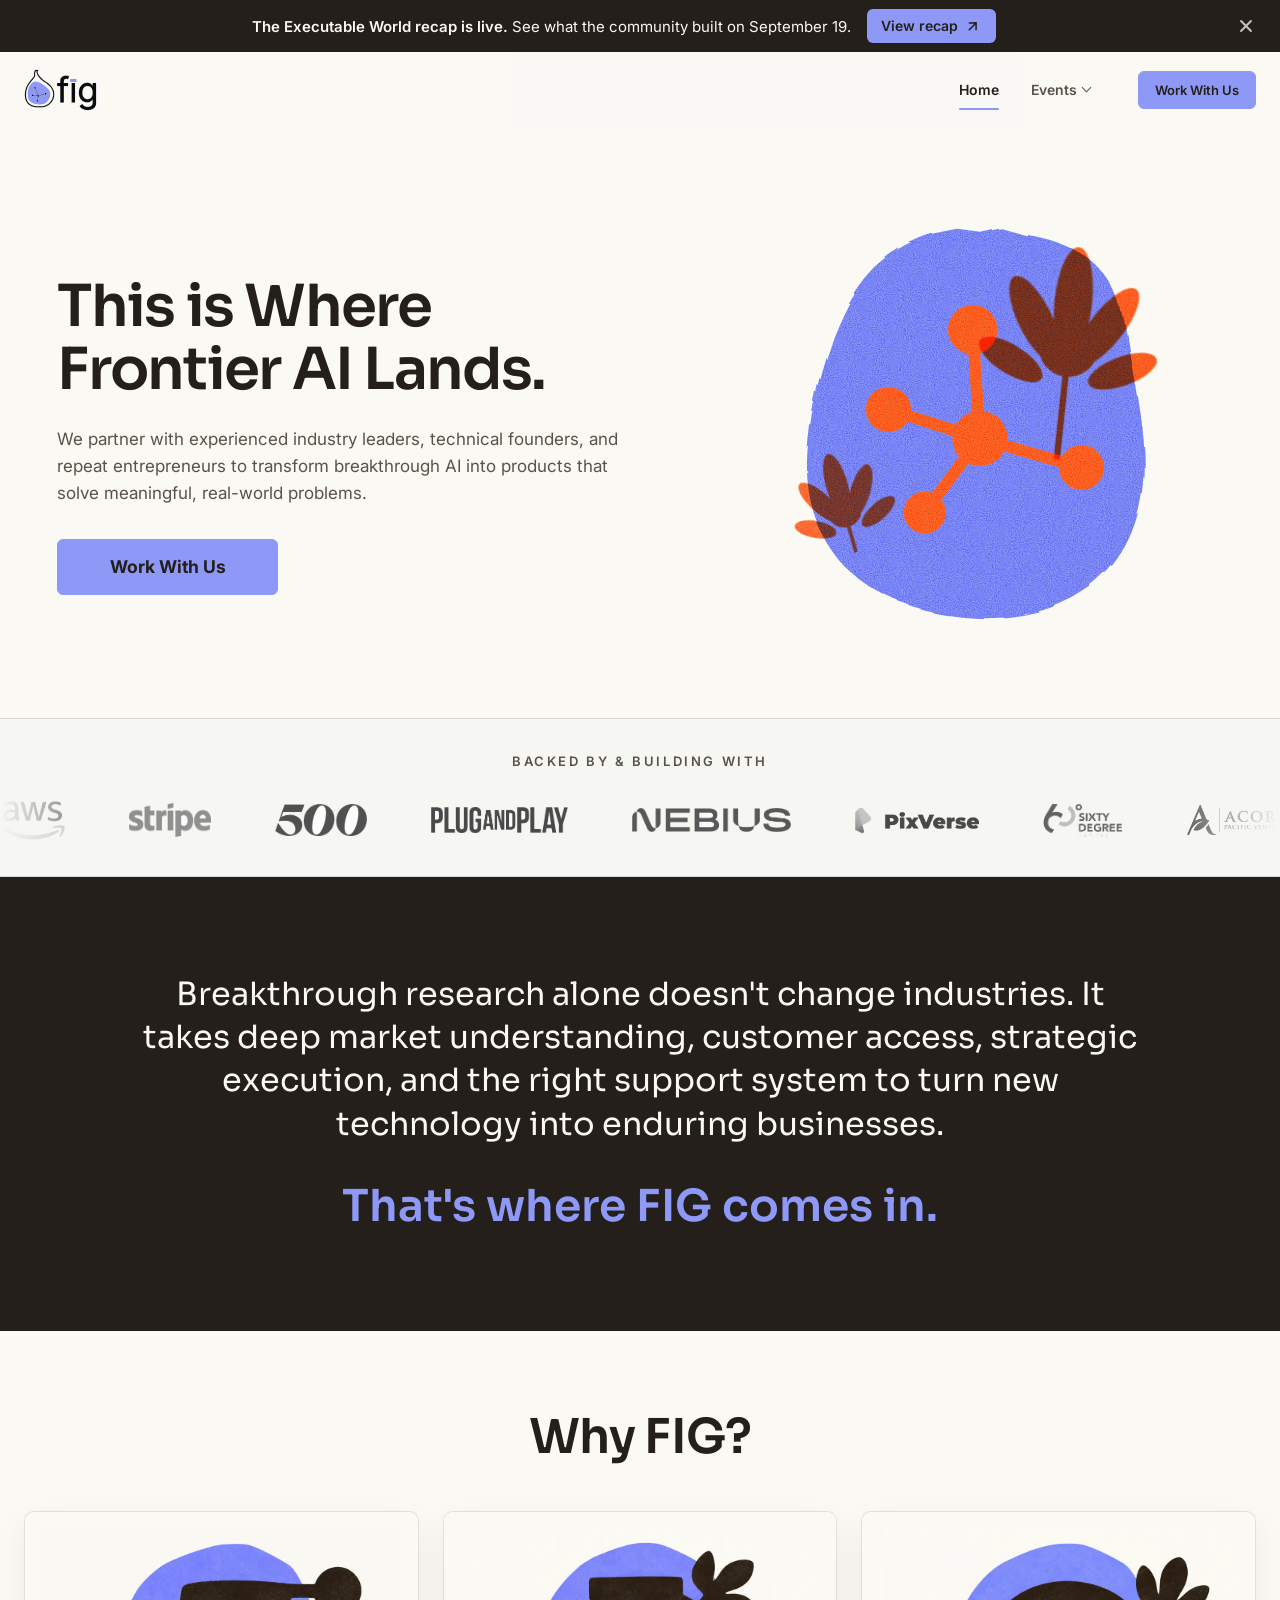
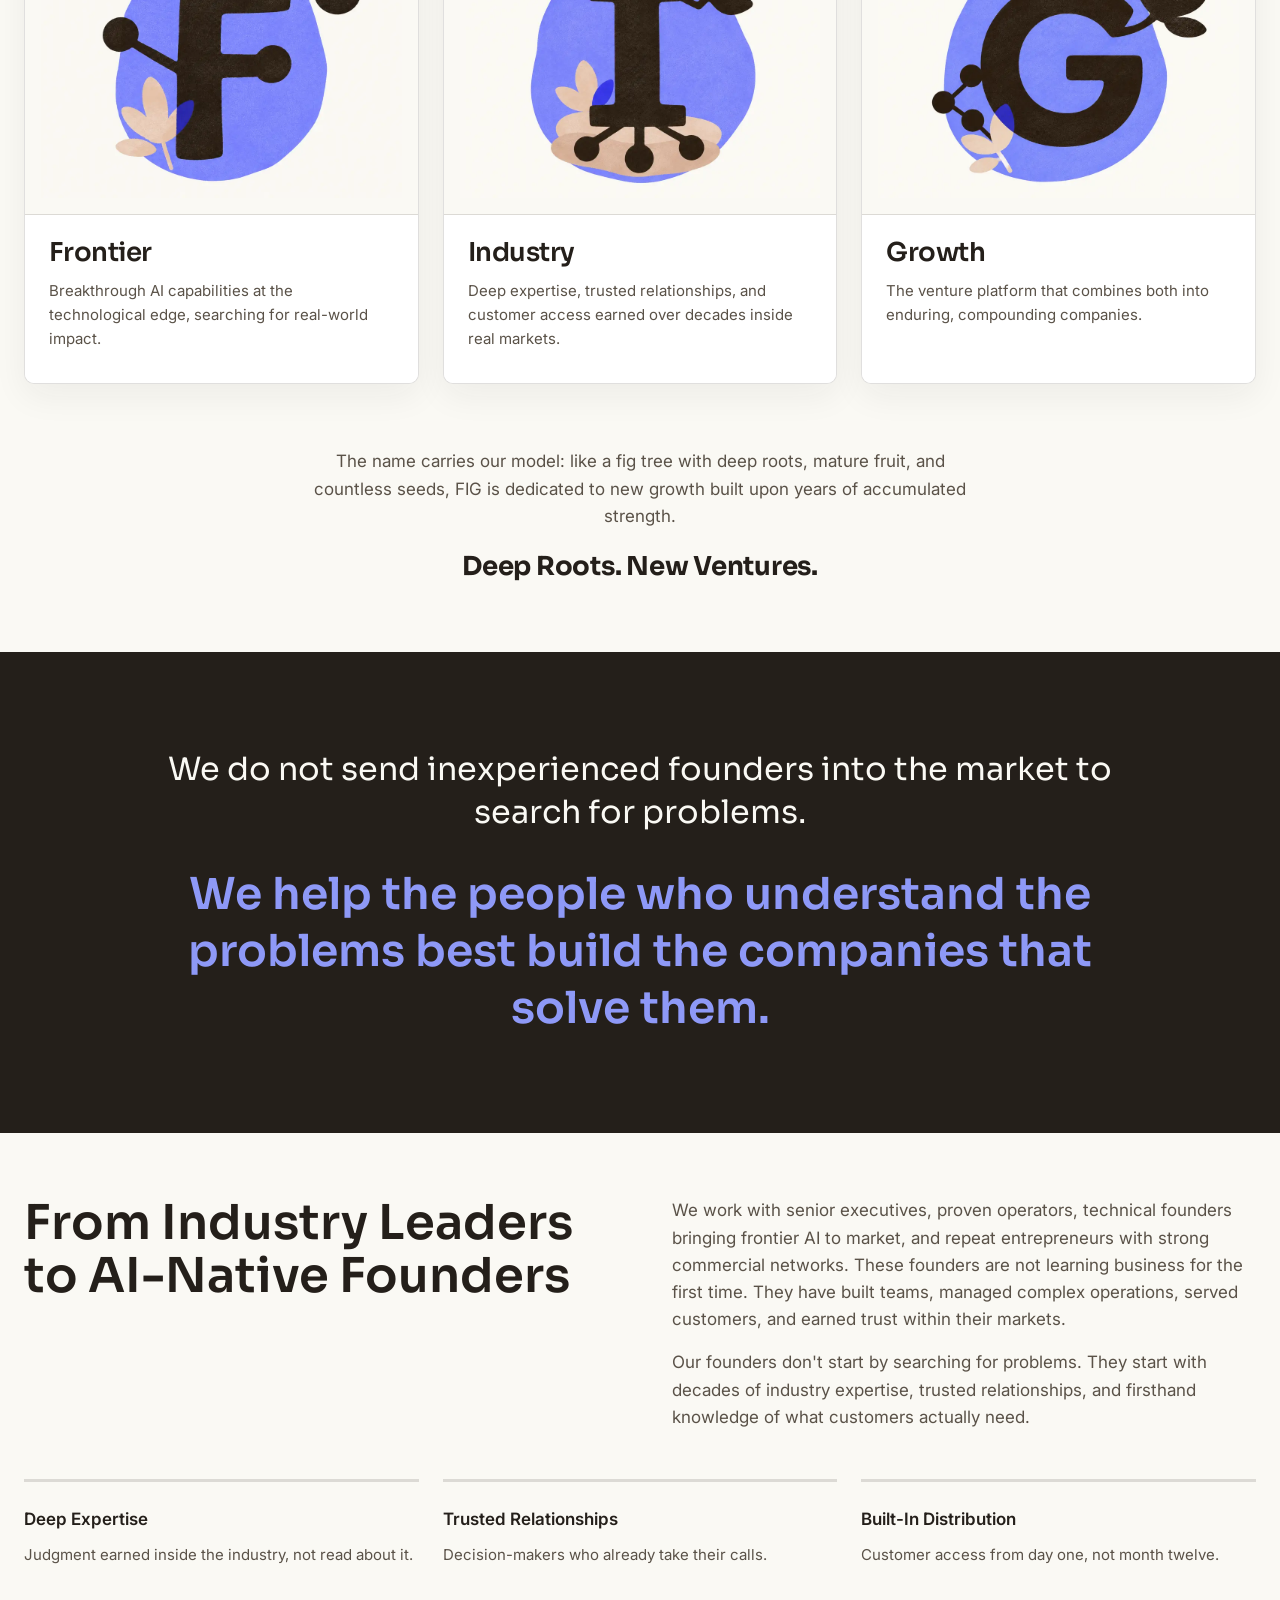
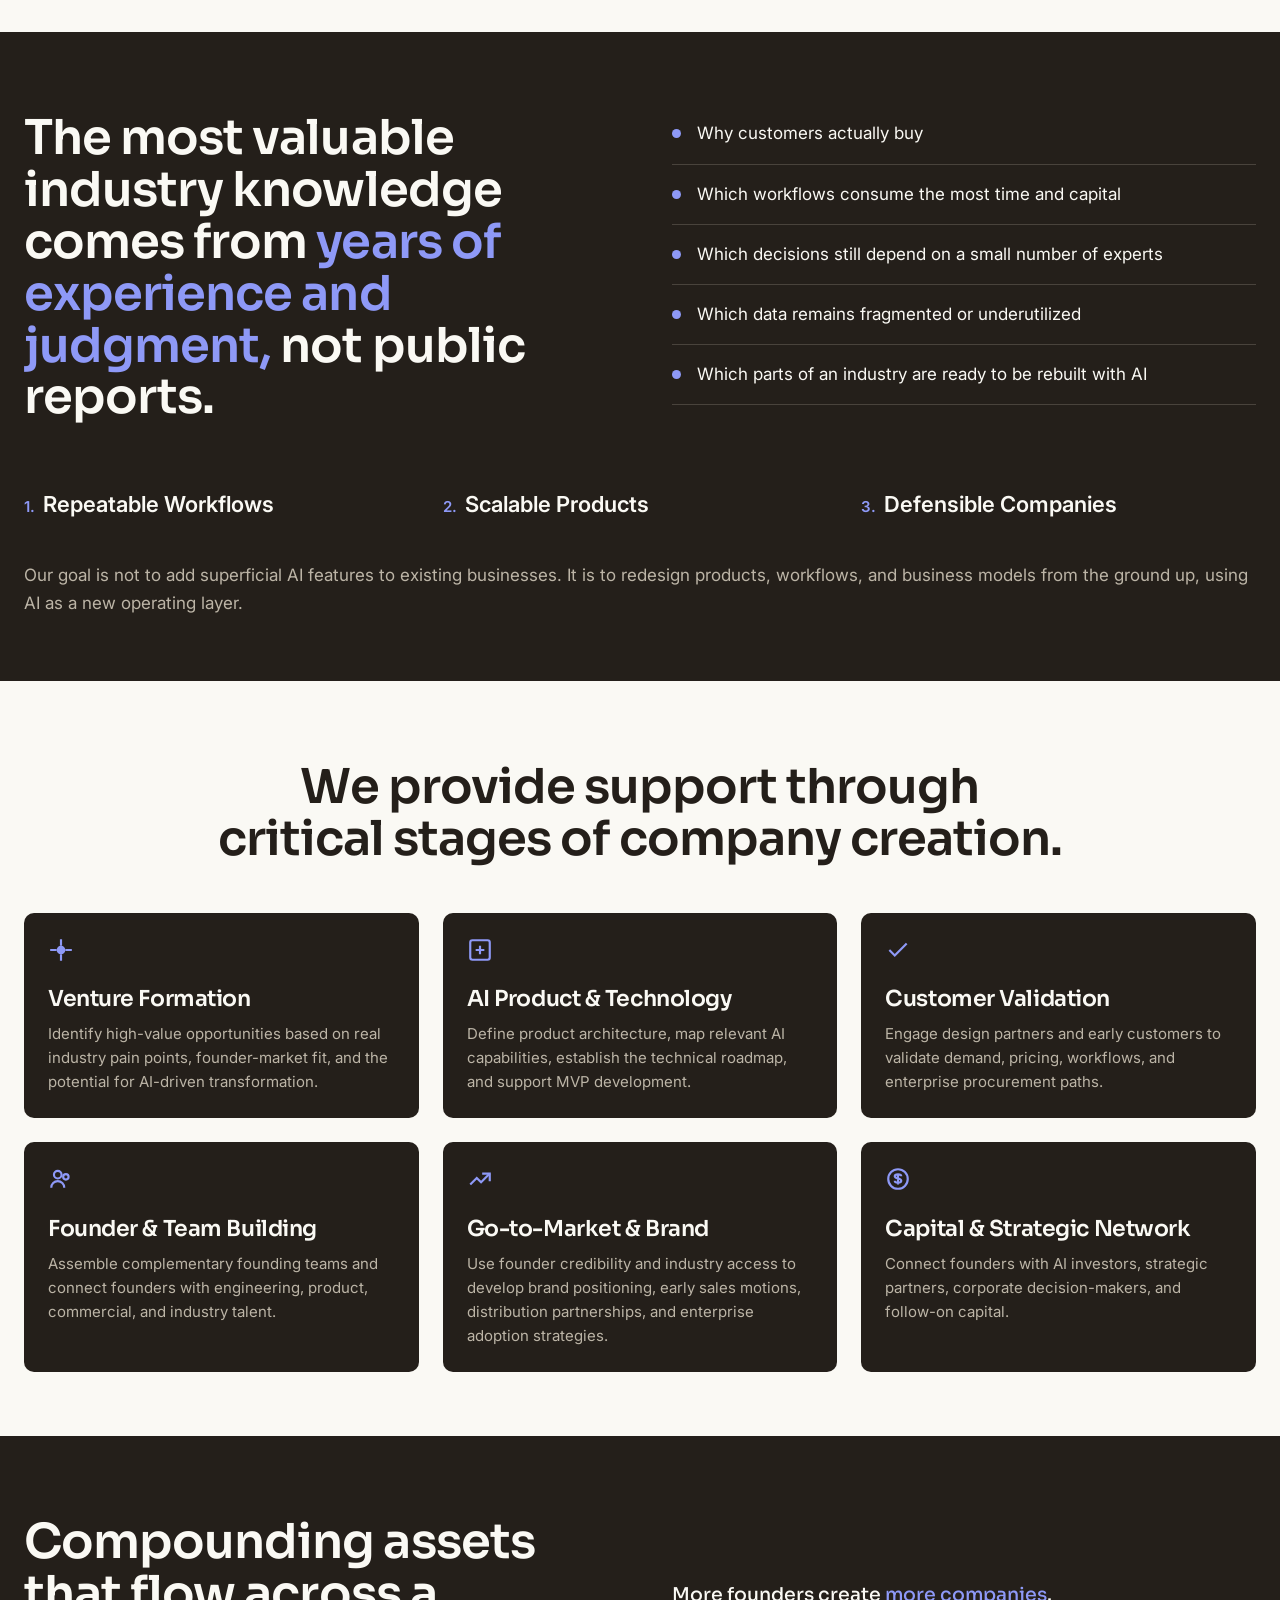
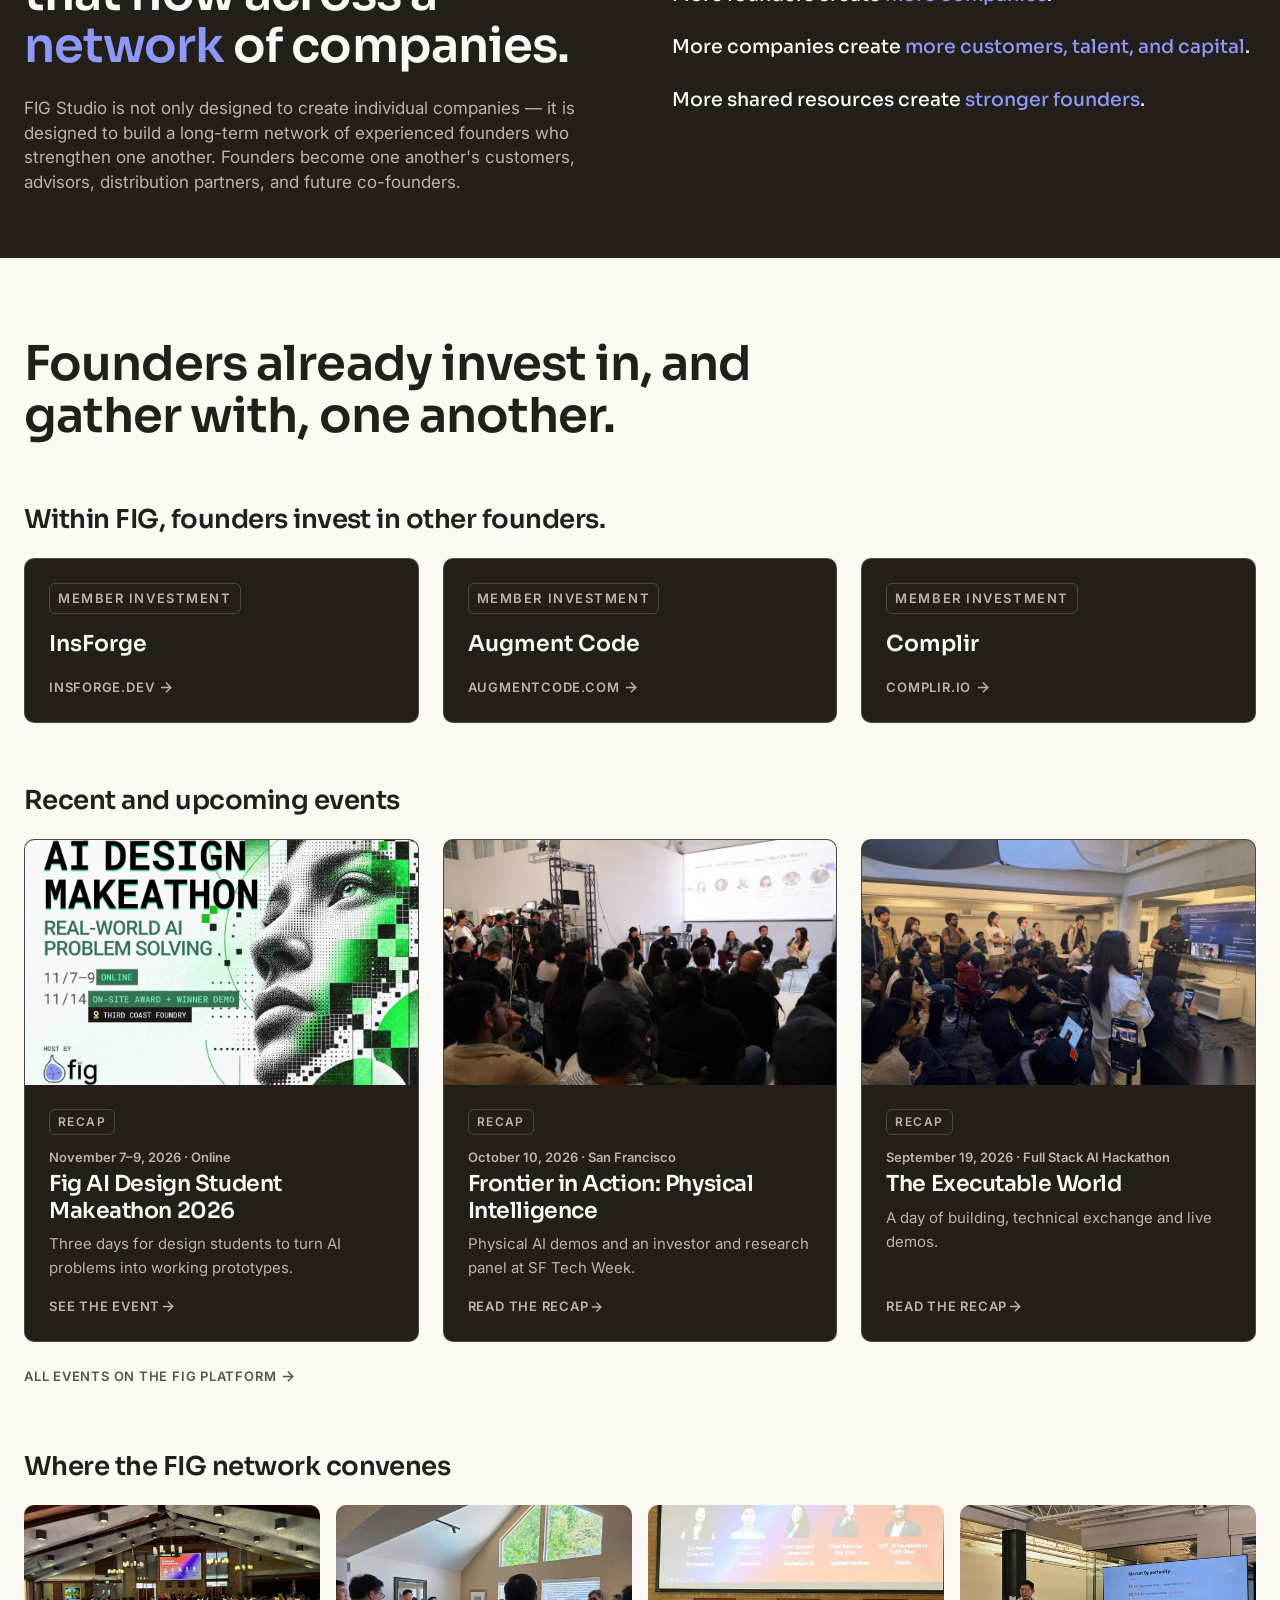
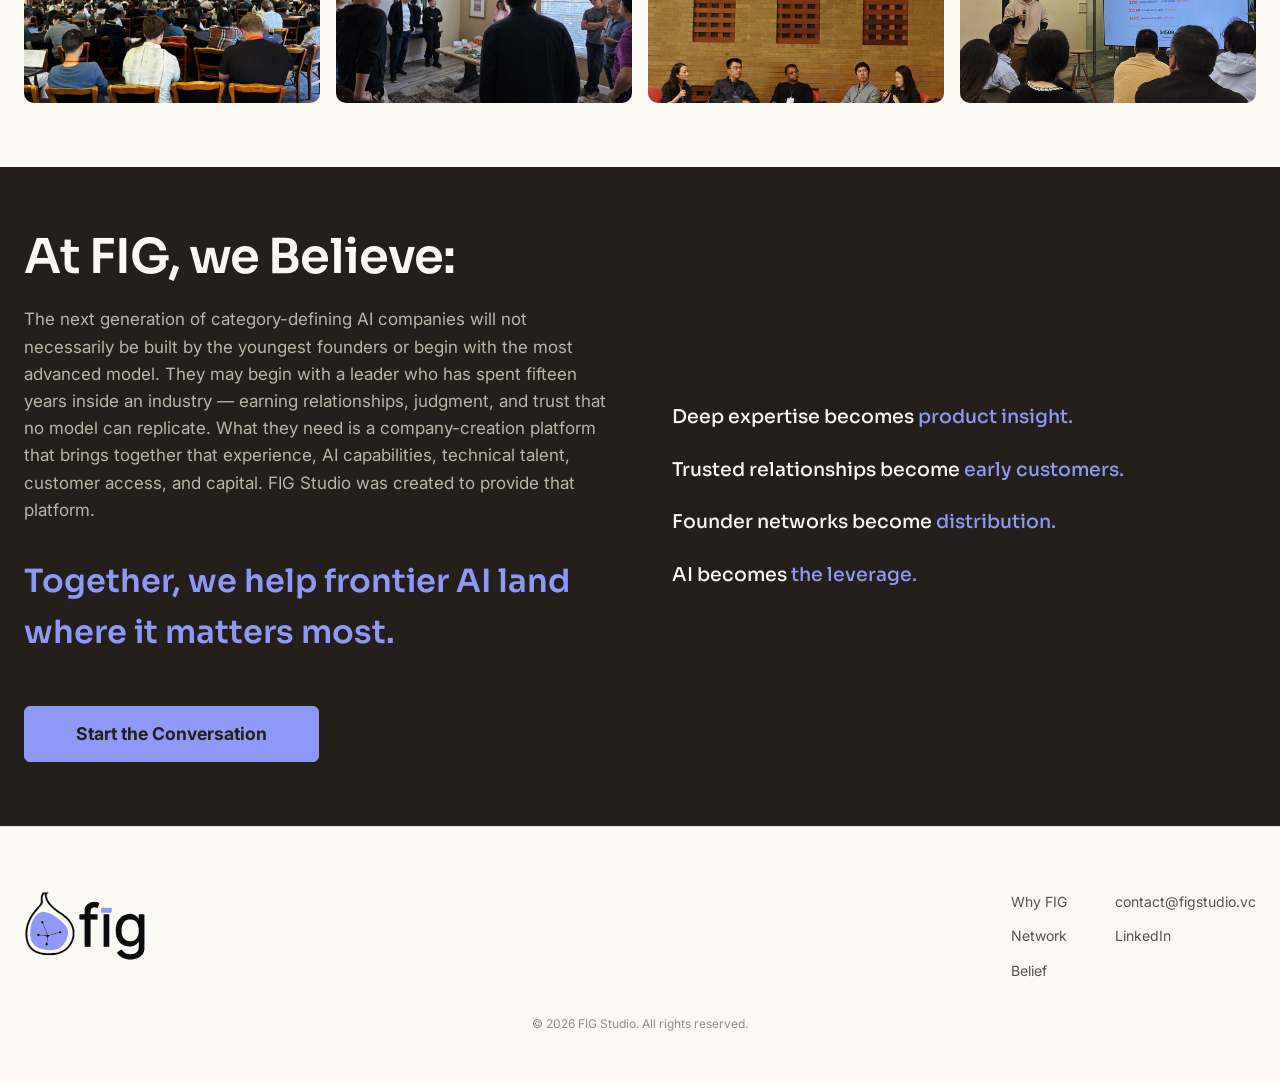
==== commit 1ae50105: "Open the platform in the same tab, both ways Co-Authored-By: Claude Opus 5.5 <noreply@anthropic.com>" ====
--- a/index.html
+++ b/index.html
@@ -716,7 +716,7 @@
     <div class="subblock rv" id="event-tiles">
       <h3>Recent and upcoming events</h3>
       <div class="ev-tiles" data-event-tiles></div>
-      <a class="ev-tiles-all" href="https://events.figstudio.vc" target="_blank" rel="noopener">All events on the FIG platform <span class="arrow arrow--ne" aria-hidden="true"></span></a>
+      <a class="ev-tiles-all" href="https://events.figstudio.vc">All events on the FIG platform <span class="arrow" aria-hidden="true"></span></a>
     </div>
   <div class="subblock rv">
       <h3>Where the FIG network convenes</h3>
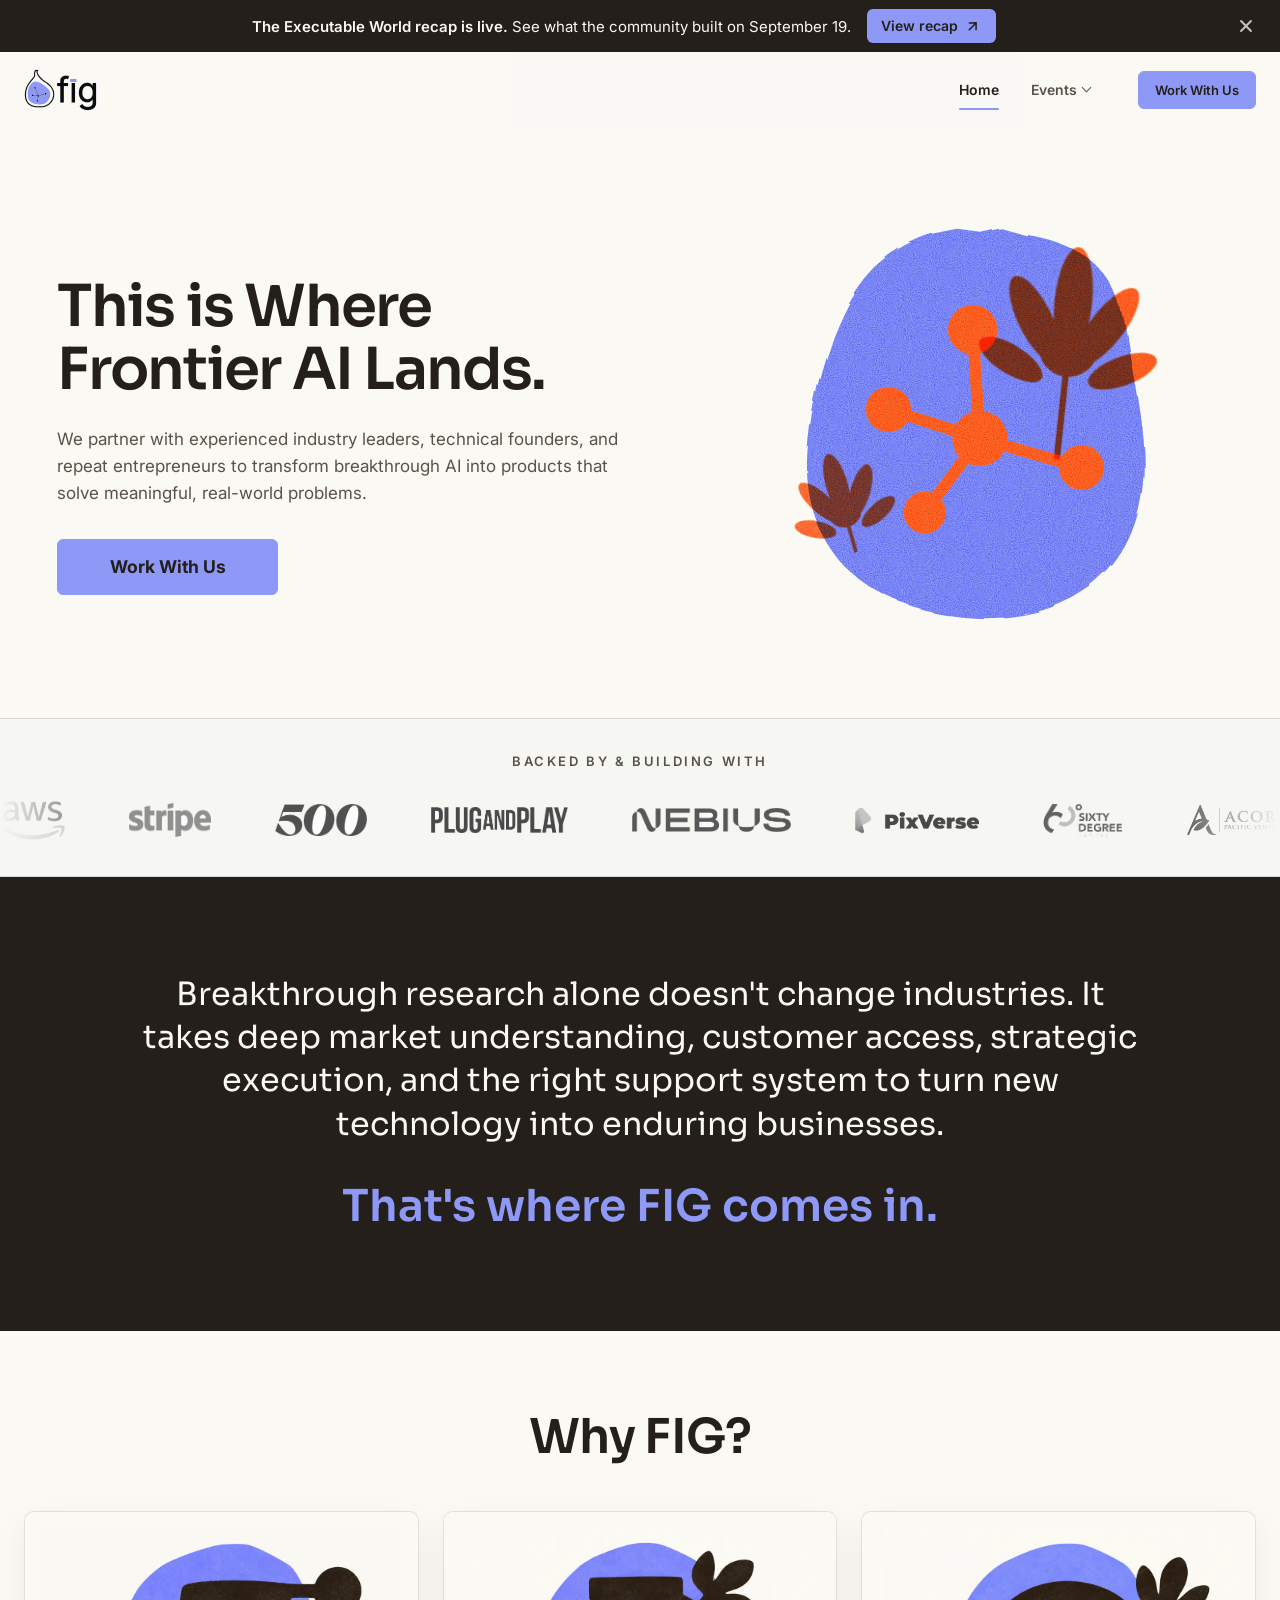
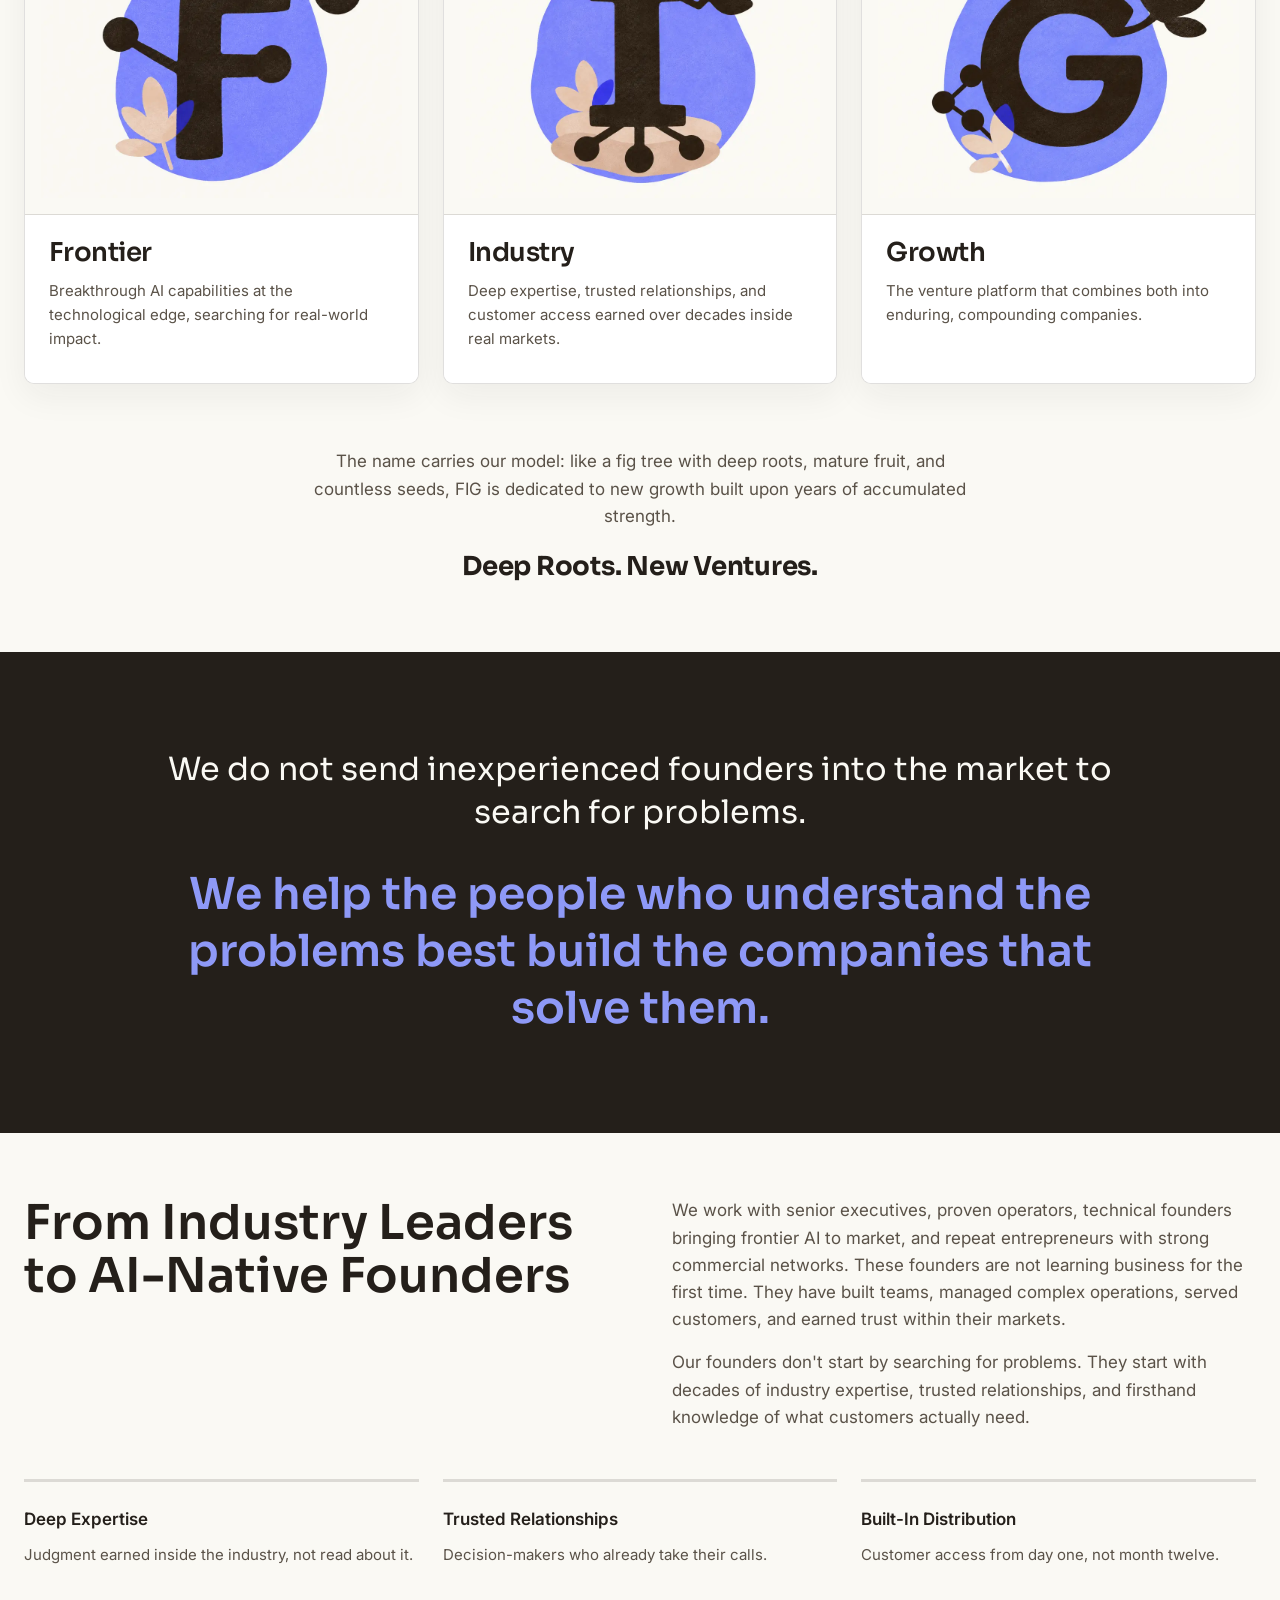
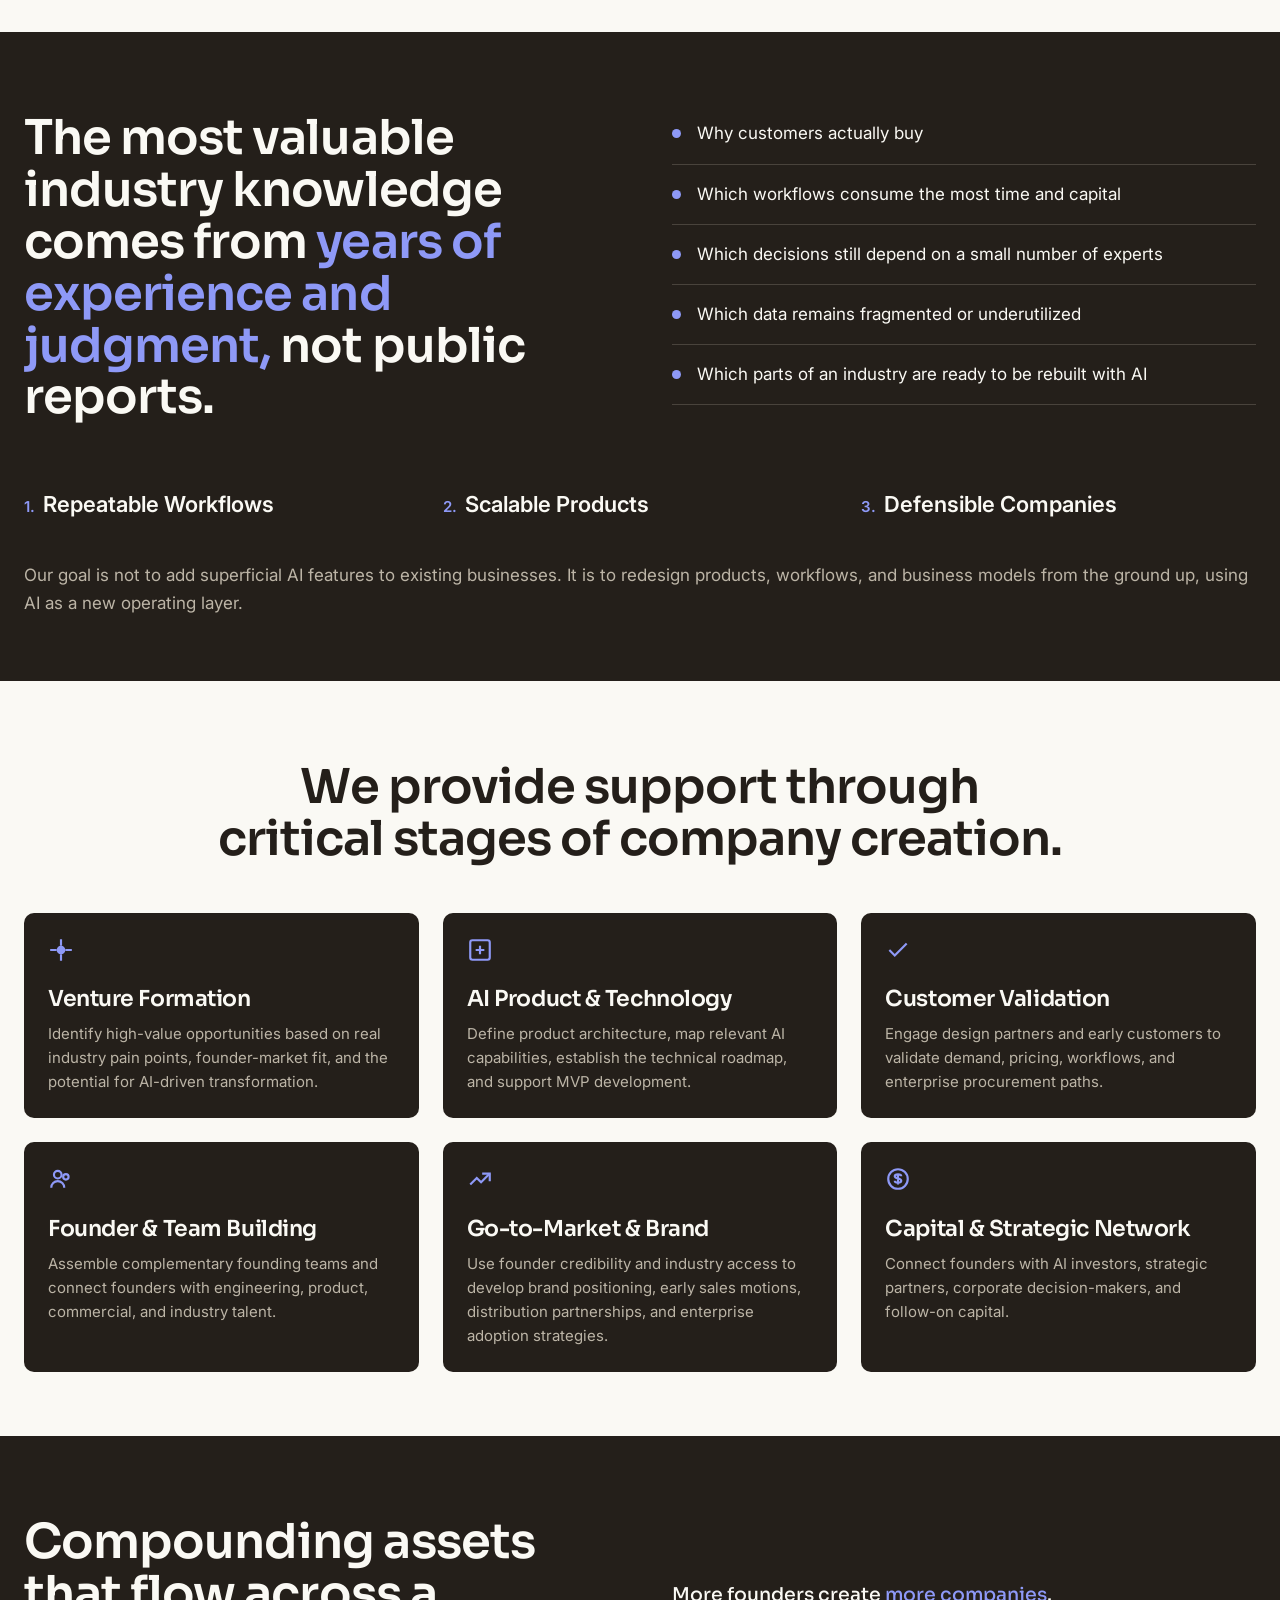
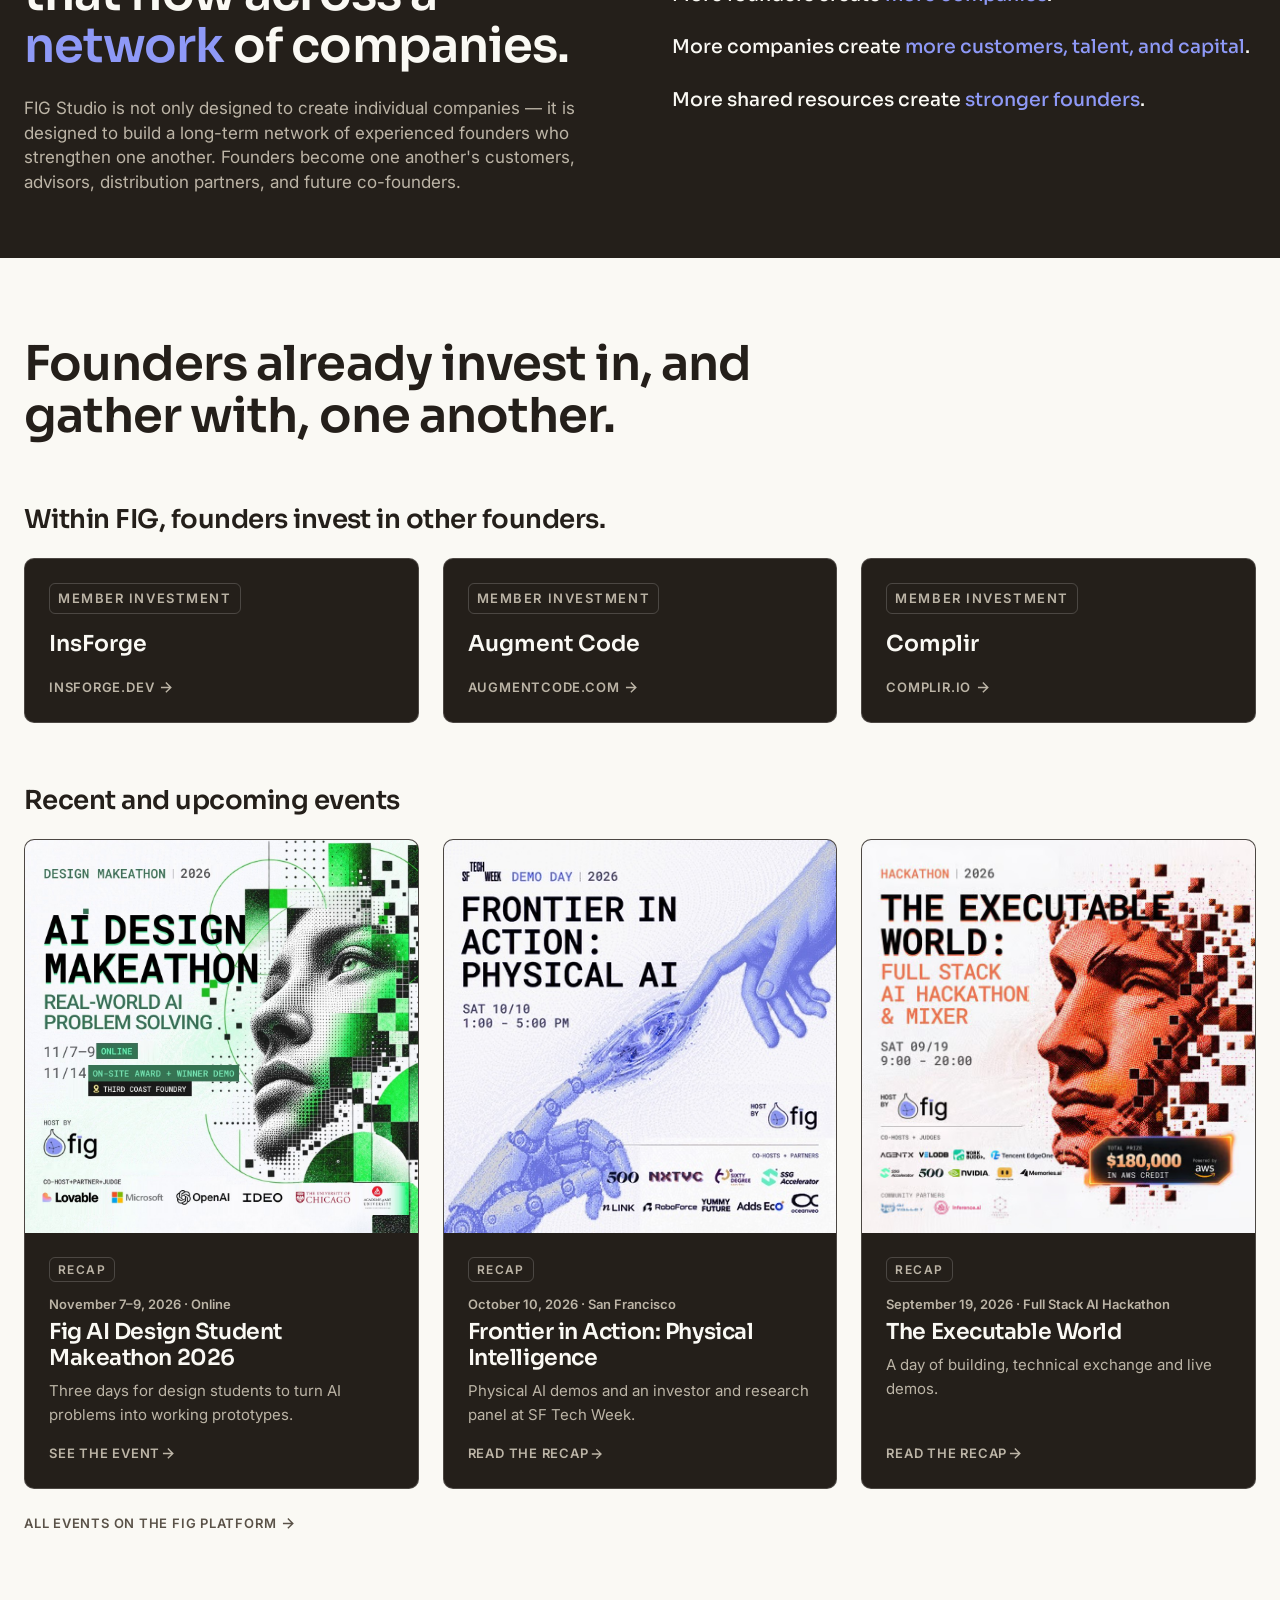
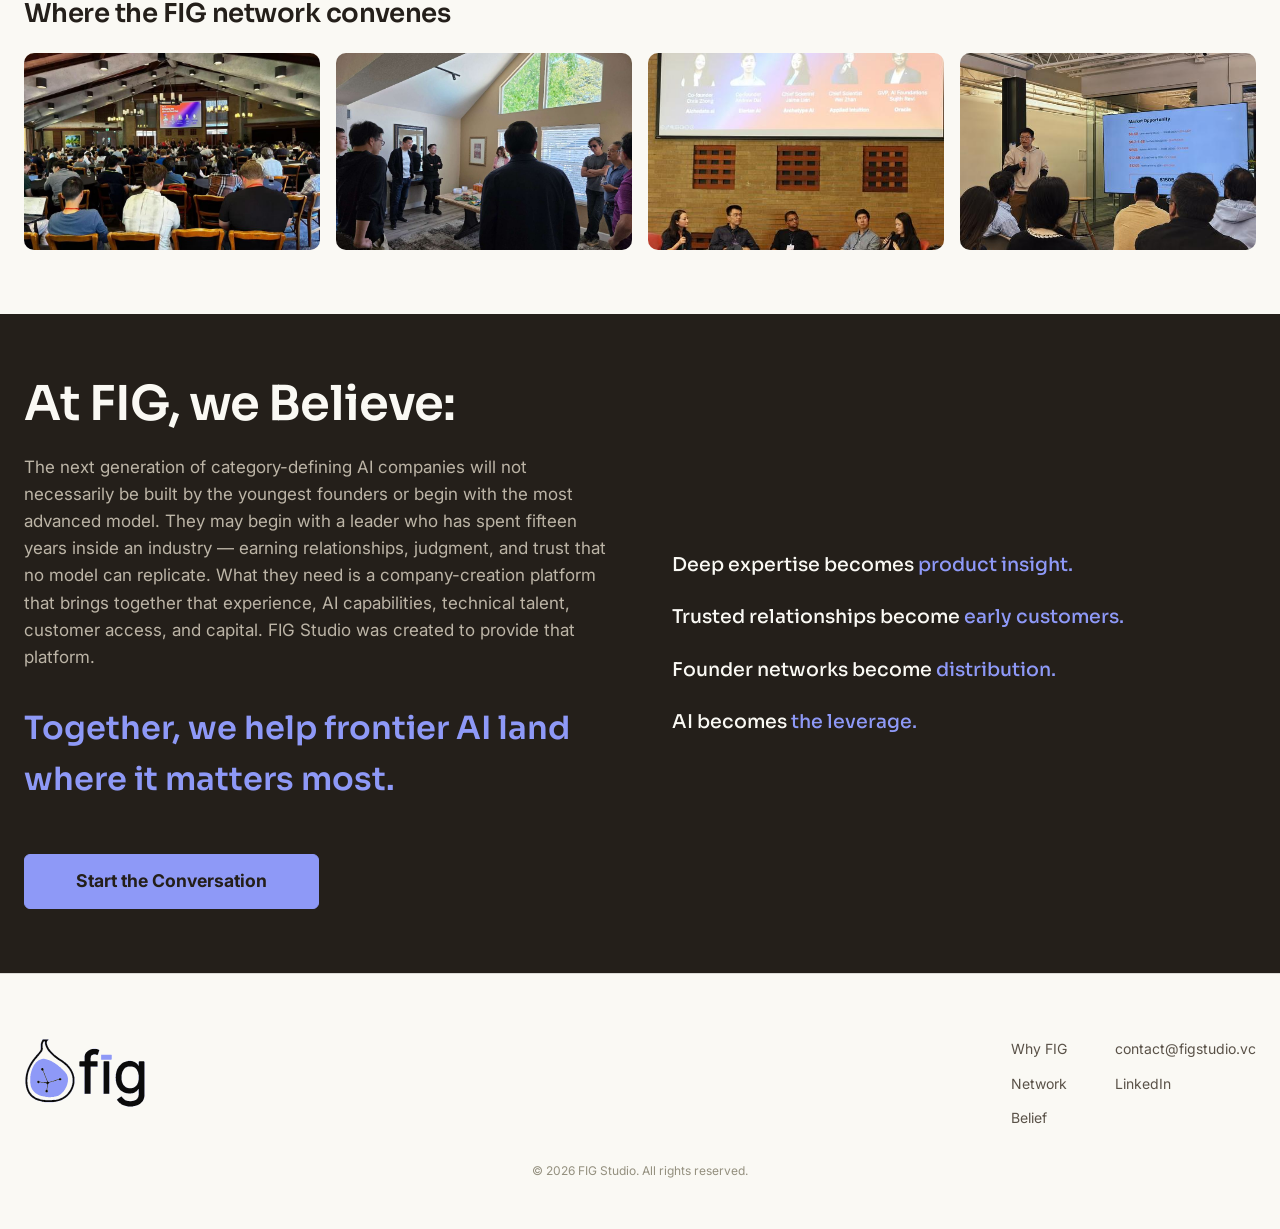
==== commit 949b1a15: "Merge main into physical-ai-recap branch Co-Authored-By: Claude Opus 5.5 <noreply@anthropic.com> Cla" ====
--- a/index.html
+++ b/index.html
@@ -23,6 +23,7 @@
 }
 </script>
 <link rel="icon" href="./favicon-v2.png?v=5" type="image/png" sizes="128x128">
+<link rel="icon" href="./favicon.svg?v=6" type="image/svg+xml">
 <link rel="apple-touch-icon" href="./favicon-v2.png?v=5">
 <link rel="preconnect" href="https://fonts.googleapis.com">
 <link rel="preconnect" href="https://fonts.gstatic.com" crossorigin>
--- a/assets/events.css
+++ b/assets/events.css
@@ -9,15 +9,25 @@
 .nav-dd.dd-open .nav-dd-btn{color:var(--ink)}
 .nav-dd.dd-open .nav-dd-btn .chev{transform:translateY(1px) rotate(-135deg)}
 
-.nav-dd-menu{display:none;position:absolute;top:calc(100% + 14px);left:50%;transform:translateX(-50%);width:340px;padding:var(--sp-2);background:var(--white);border:1px solid var(--line);border-radius:var(--radius-md);box-shadow:0 18px 40px rgba(36,31,26,.12)}
+.nav-dd-menu{display:none;position:absolute;top:calc(100% + 14px);right:-12px;width:380px;padding:var(--sp-2);background:var(--white);border:1px solid var(--line);border-radius:var(--radius-md);box-shadow:0 18px 40px rgba(36,31,26,.12)}
 /* Bridges the gap between the word and the panel, so the pointer can cross it. */
 .nav-dd-menu::before{content:"";position:absolute;left:0;right:0;top:-16px;height:16px}
 .nav-dd.dd-open .nav-dd-menu{display:block}
+/* The hovered event's poster, large, in the empty page to the left of the
+   panel. Hidden until an event is pointed at; never catches the pointer. */
+.nav-dd-preview{position:absolute;top:0;right:calc(100% + 20px);width:min(480px,38vw);aspect-ratio:1/1;overflow:hidden;border-radius:var(--radius-md);background:var(--white-tint);box-shadow:0 28px 60px rgba(36,31,26,.22);pointer-events:none;opacity:0;transform:translateX(12px) scale(.97);transform-origin:right top;transition:opacity .2s ease-out,transform .2s ease-out}
+.nav-dd-menu.has-preview .nav-dd-preview{opacity:1;transform:none}
+.nav-dd-preview img{width:100%;height:100%;object-fit:cover;display:block;transition:opacity .2s ease-out}
+.nav-dd-preview img.is-out{opacity:0;transition:none}
+.nav-links .nav-dd-menu .nav-dd-item.is-shown{background:var(--white-tint)}
 
 .nav-dd-label{padding:var(--sp-3) var(--sp-3) var(--sp-1);font-size:var(--fs-micro);font-weight:600;letter-spacing:.14em;text-transform:uppercase;color:var(--ink-soft)}
 .nav-links .nav-dd-menu a{display:block;padding:var(--sp-2) var(--sp-3);border-radius:var(--radius-sm);font-size:var(--fs-ui);color:var(--ink)}
 .nav-links .nav-dd-menu a::after{display:none}
 .nav-links .nav-dd-menu a:hover,.nav-links .nav-dd-menu a[aria-current="page"]{background:var(--white-tint);color:var(--ink)}
+.nav-links .nav-dd-menu .nav-dd-item{display:flex;align-items:center;gap:var(--sp-3)}
+.nav-dd-thumb{flex:none;width:48px;height:48px;border-radius:var(--radius-sm);object-fit:cover;background:var(--white-tint);border:1px solid var(--line)}
+.nav-dd-text{min-width:0}
 .nav-dd-title{display:block;font-weight:600;line-height:1.35}
 .nav-dd-meta{display:block;margin-top:2px;font-size:var(--fs-label);font-weight:500;color:var(--ink-soft)}
 .nav-links .nav-dd-menu .nav-dd-all{margin-top:var(--sp-2);padding-top:var(--sp-3);border-top:1px solid var(--line);border-radius:0 0 var(--radius-sm) var(--radius-sm);font-size:var(--fs-label);font-weight:600;color:var(--ink-soft)}
@@ -29,10 +39,13 @@
   .nav-links .nav-dd-btn{display:flex;width:100%;pointer-events:none;color:var(--ink-soft);font-size:var(--fs-micro);letter-spacing:.14em;text-transform:uppercase;padding:var(--sp-4) 22px var(--sp-1)}
   .nav-links .nav-dd-btn[aria-current="page"]{box-shadow:none}
   .nav-dd-btn .chev{display:none}
+  .nav-dd-preview{display:none}
+  .nav-links .nav-dd-menu .nav-dd-item.is-shown{background:transparent}
   .nav-dd-menu,.nav-dd.dd-open .nav-dd-menu{display:block;position:static;transform:none;width:auto;padding:0 0 var(--sp-2);border:0;border-radius:0;box-shadow:none;background:transparent}
   .nav-dd-menu::before{display:none}
   .nav-dd-label{display:none}
   .nav-links .nav-dd-menu a{padding:var(--sp-3) 22px;border-radius:0;font-size:var(--fs-body-sm)}
+  .nav-dd-thumb{width:40px;height:40px}
   .nav-links .nav-dd-menu a[aria-current="page"]{box-shadow:inset 3px 0 0 var(--accent-blue)}
   .nav-links .nav-dd-menu .nav-dd-all{margin-top:0;padding-top:var(--sp-3);border-top:0}
 }
@@ -41,7 +54,7 @@
 .ev-tiles{display:grid;grid-template-columns:repeat(3,1fr);gap:var(--sp-5)}
 .ev-tile{display:flex;flex-direction:column;overflow:hidden;background:var(--card-bg);color:var(--on-card);border:1px solid var(--card-divider);border-radius:var(--radius-md);transition:transform .18s,border-color .18s,background .18s}
 .ev-tile:hover{transform:translateY(-3px);background:var(--card-bg-hover);border-color:var(--on-card)}
-.ev-tile-img{aspect-ratio:16/10;overflow:hidden;background:var(--white-tint)}
+.ev-tile-img{aspect-ratio:1/1;overflow:hidden;background:var(--white-tint)}
 .ev-tile-img img{width:100%;height:100%;object-fit:cover;display:block;transition:transform .4s ease}
 .ev-tile:hover .ev-tile-img img{transform:scale(1.04)}
 .ev-tile-body{display:flex;flex-direction:column;flex:1;padding:var(--sp-5)}
@@ -56,4 +69,4 @@
 .ev-tiles-all:hover{color:var(--accent-blue-deep)}
 @media(max-width:980px){.ev-tiles{grid-template-columns:1fr 1fr}}
 @media(max-width:600px){.ev-tiles{grid-template-columns:1fr}}
-@media(prefers-reduced-motion:reduce){.ev-tile,.ev-tile-img img,.nav-dd-btn .chev{transition:none}}
+@media(prefers-reduced-motion:reduce){.nav-dd-preview,.nav-dd-preview img{transition:none}.ev-tile,.ev-tile-img img,.nav-dd-btn .chev{transition:none}}
